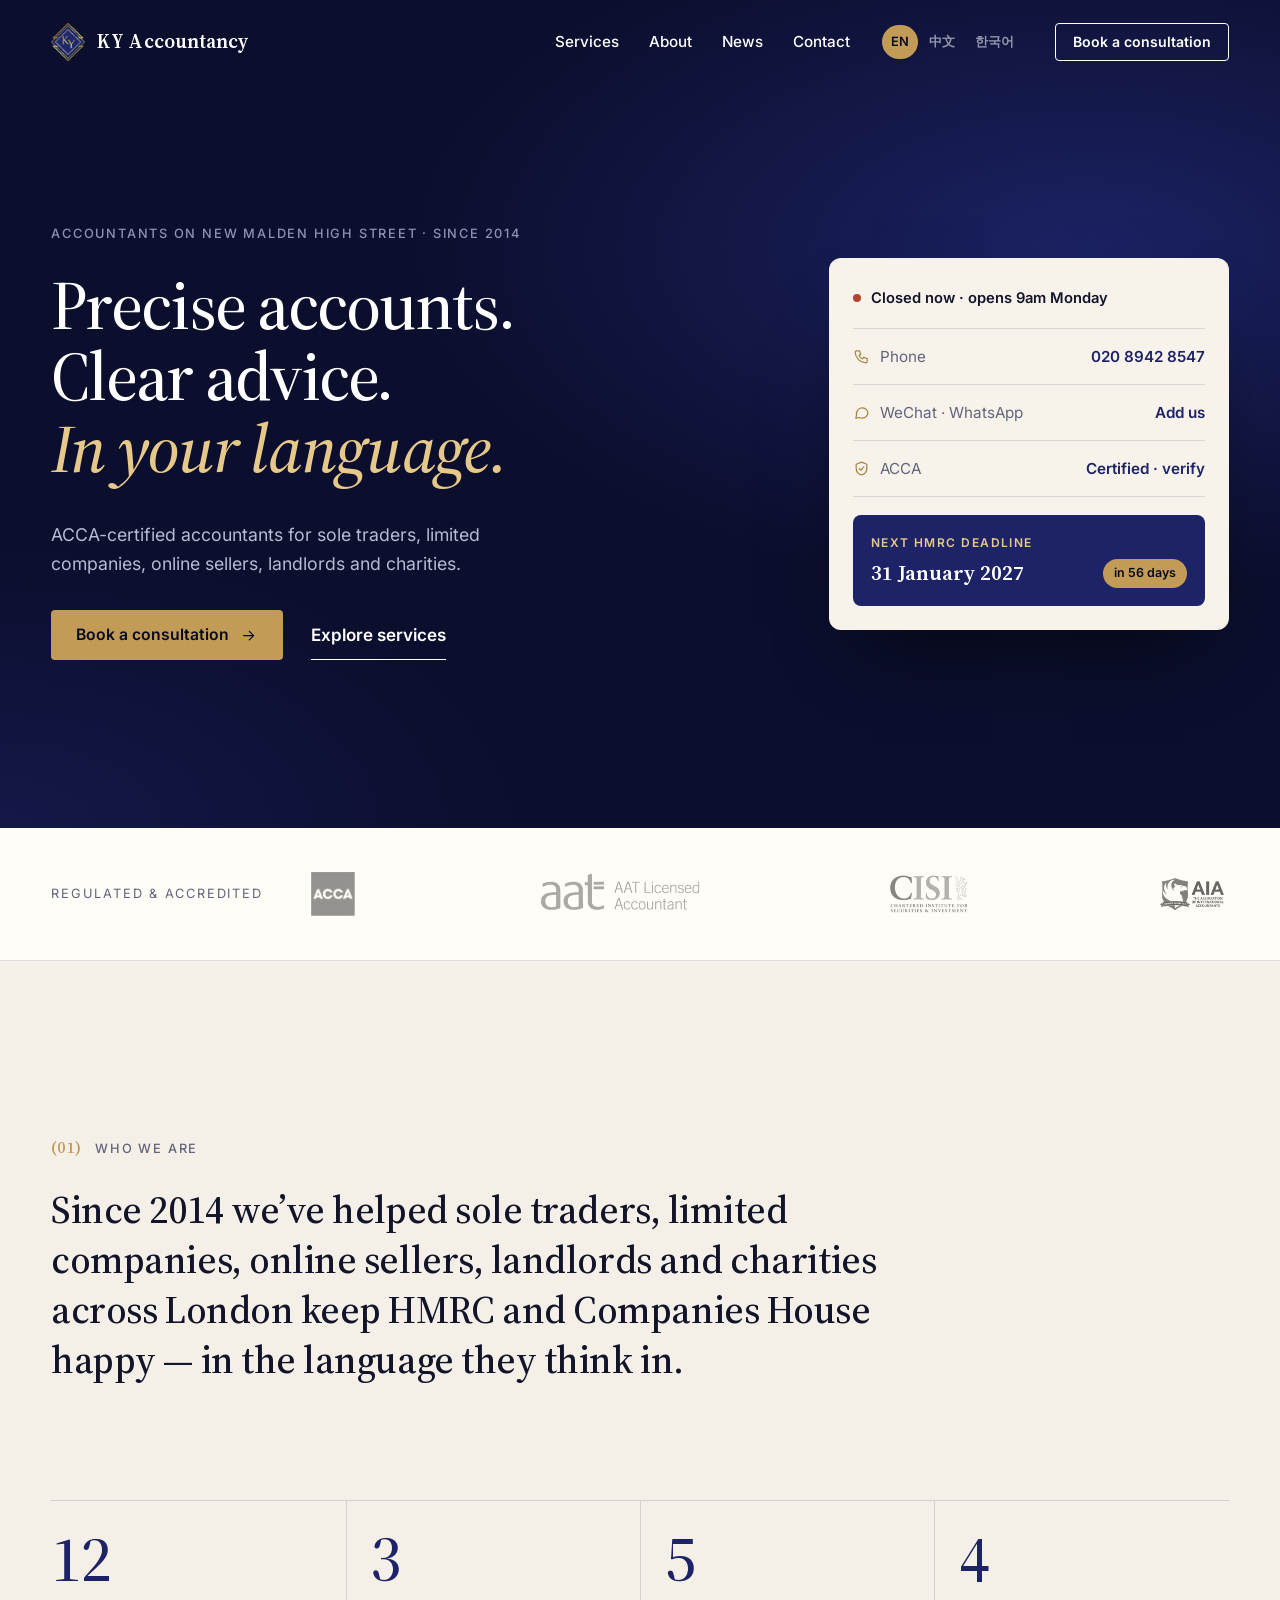
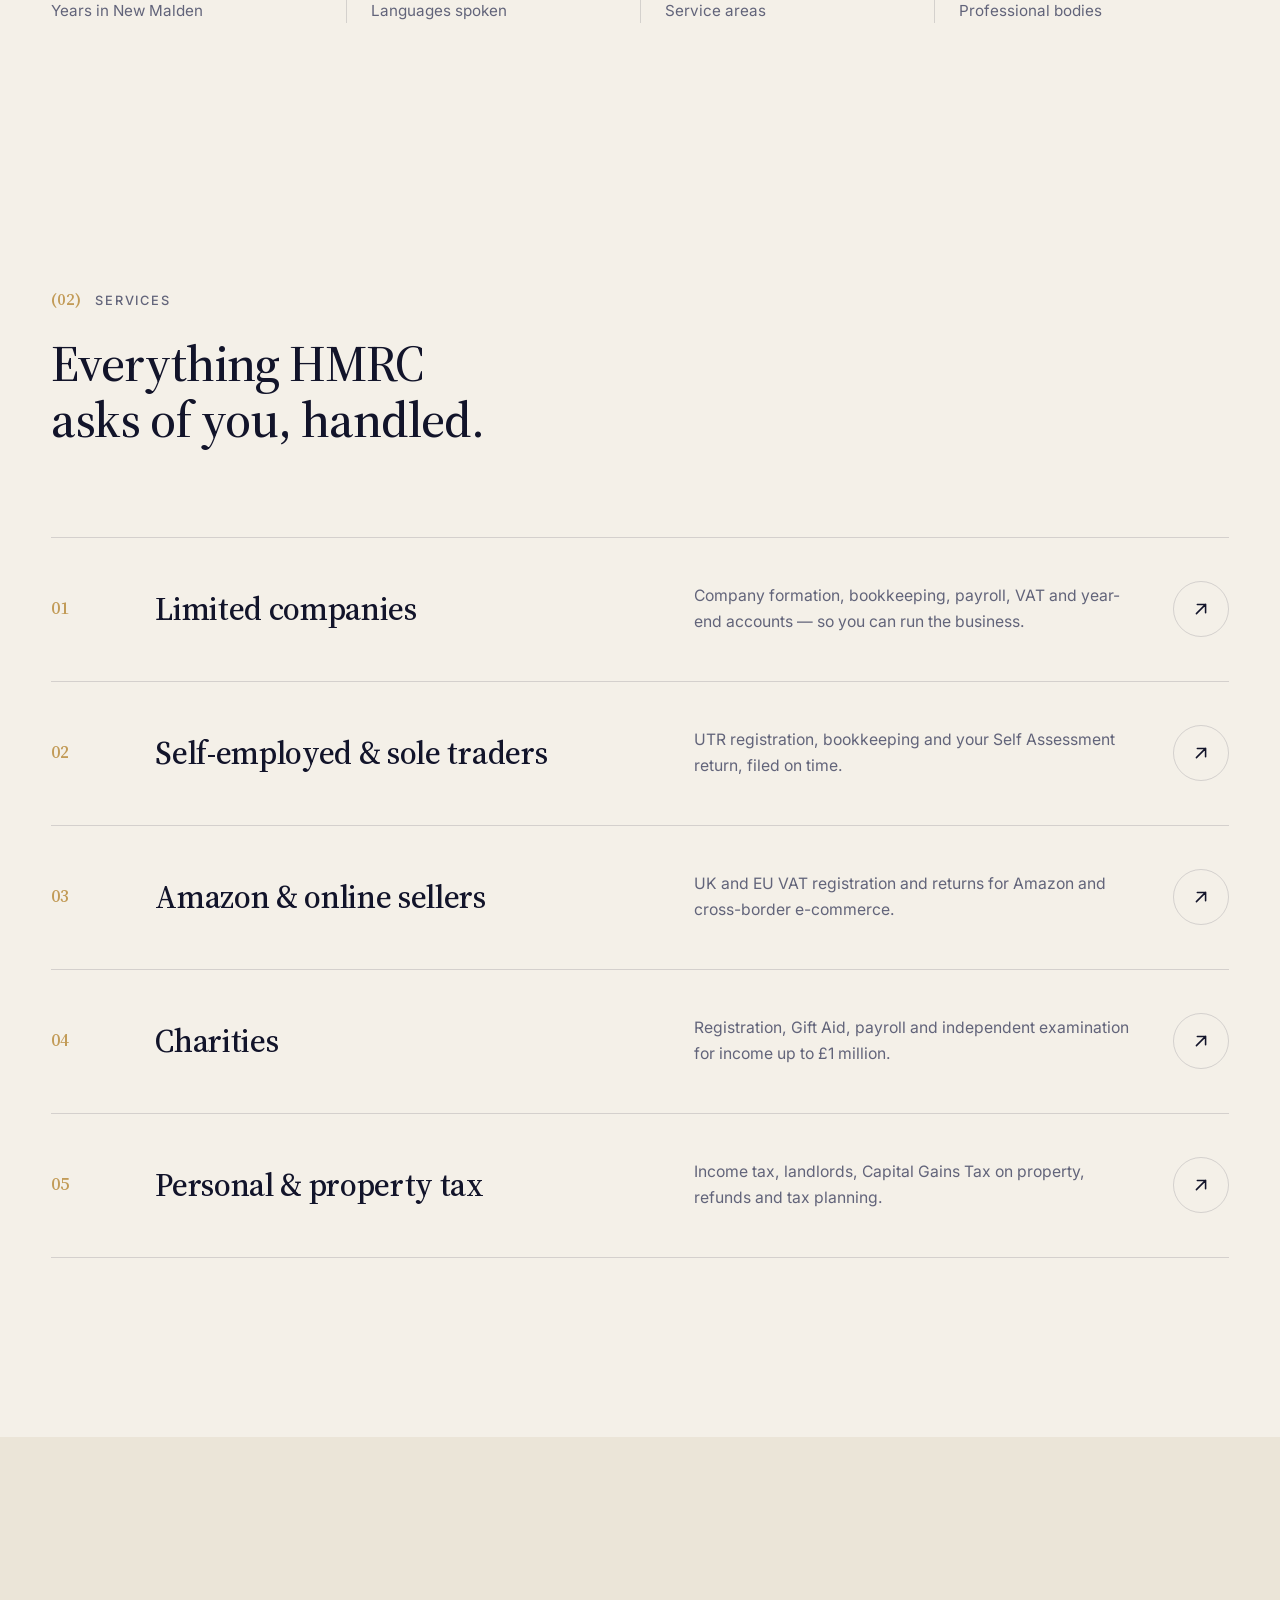
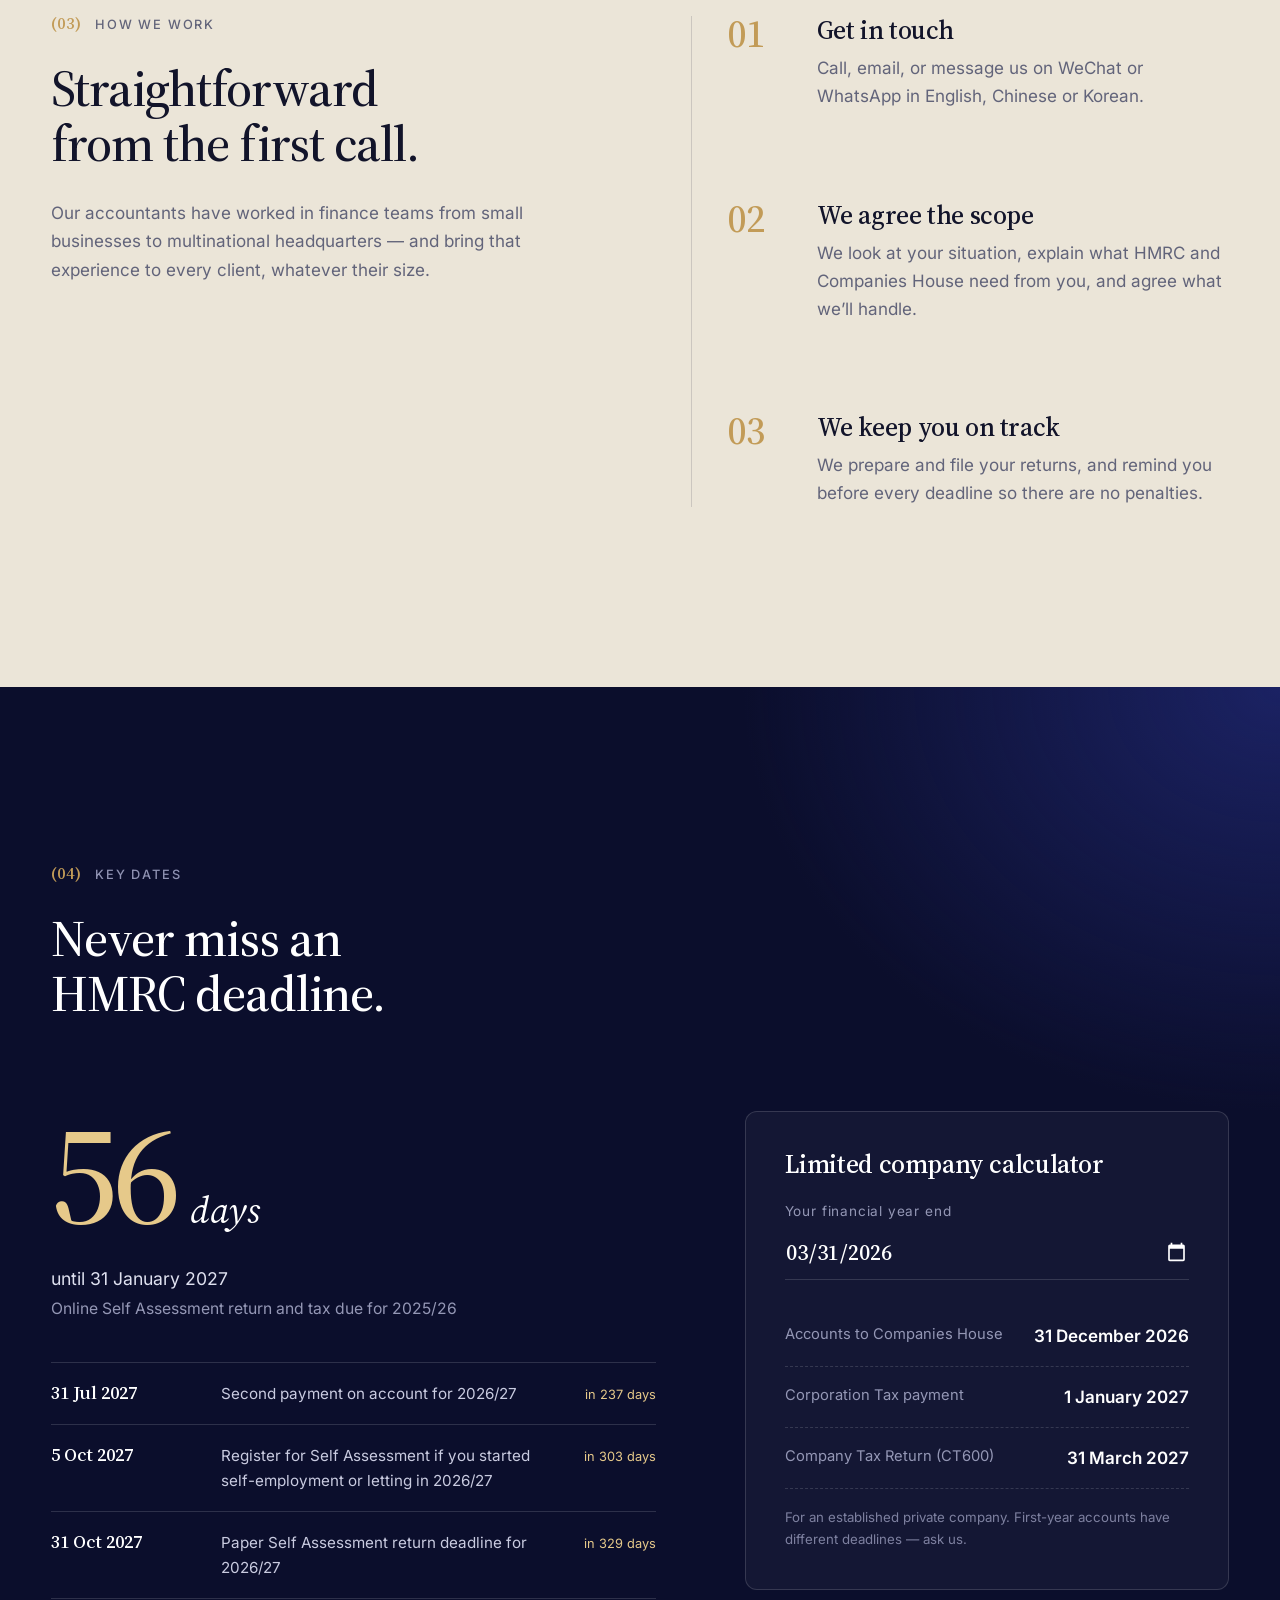
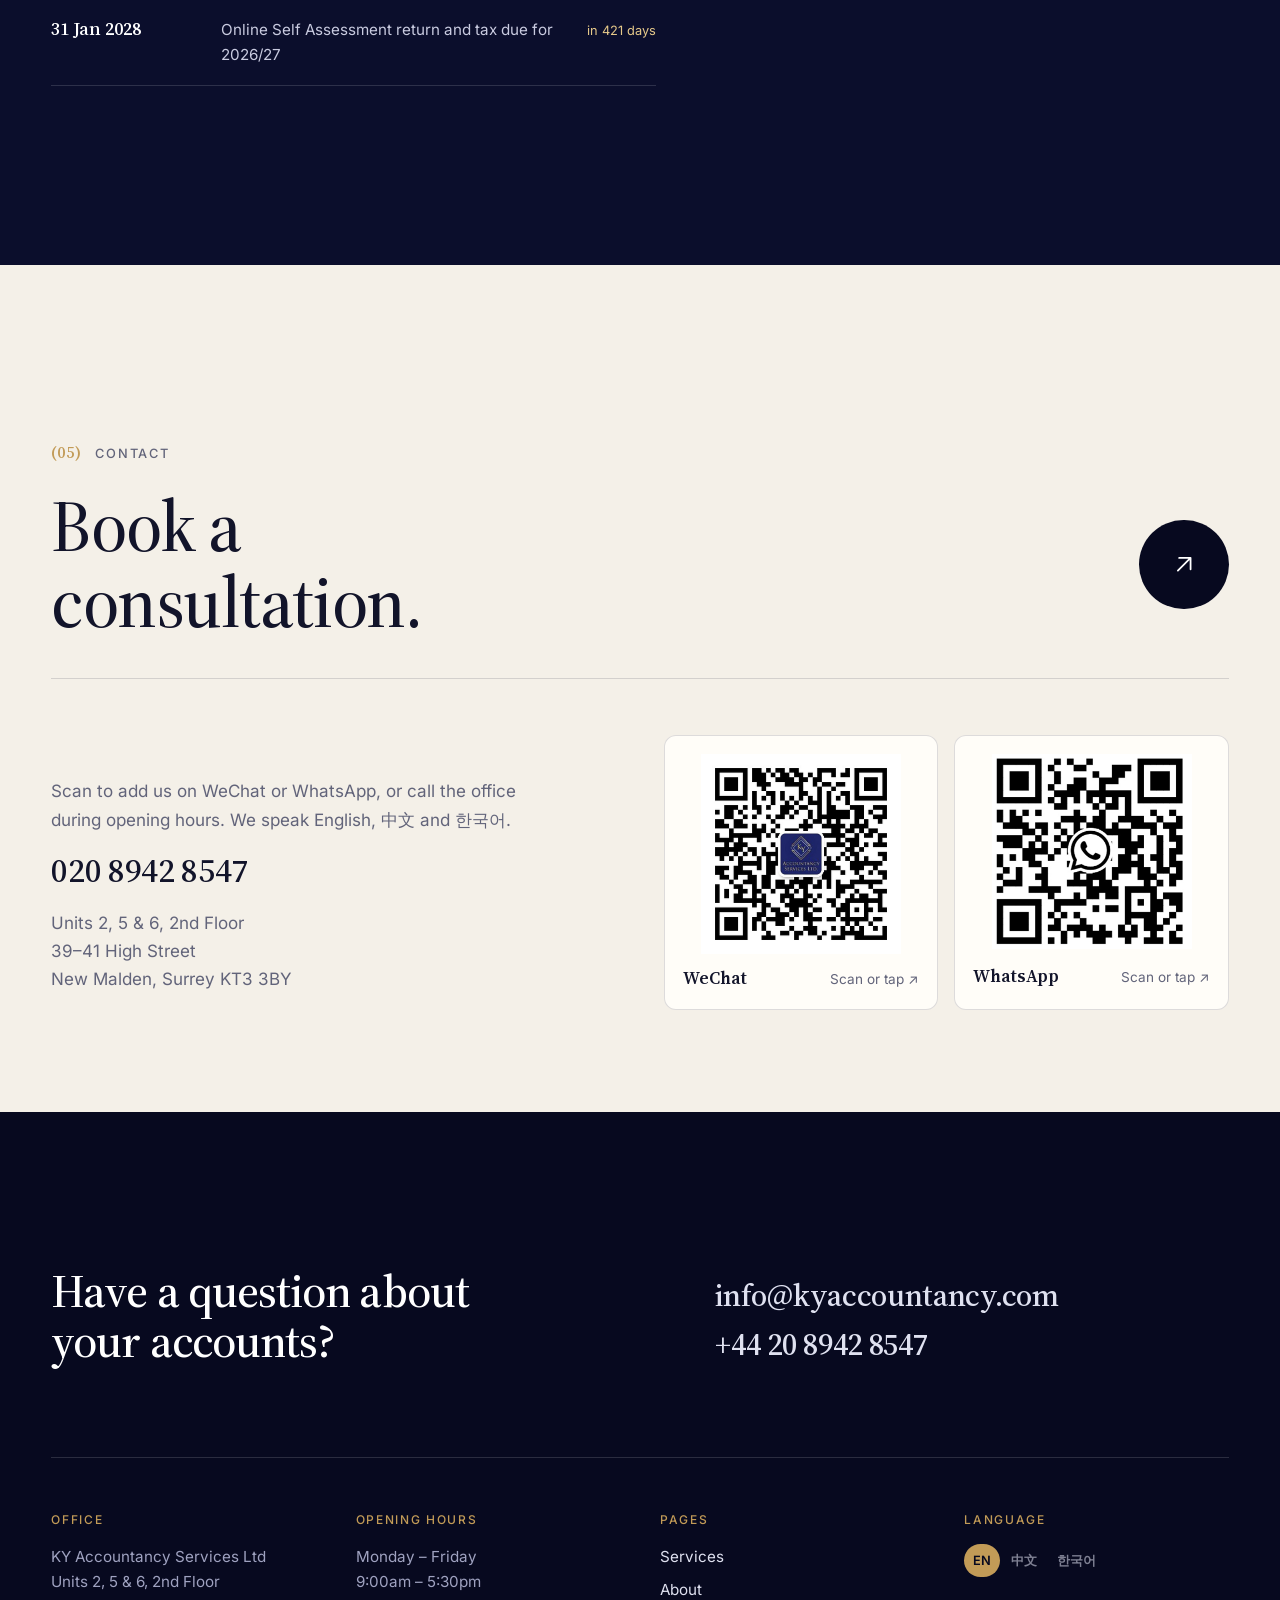
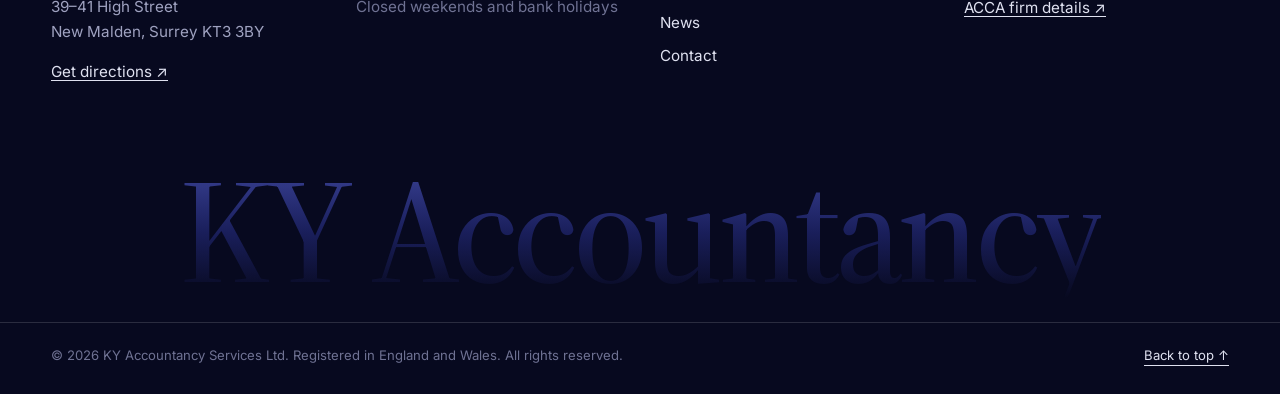
==== index.html @ a6cf52f1 "Speed up first load: self-host subset fonts, faster hero reveal Fonts were most of each page's weigh" ====
<!doctype html>
<html lang="en-GB">
<head>
<meta charset="utf-8">
<meta name="viewport" content="width=device-width, initial-scale=1">
<title>KY Accountancy — ACCA accountants in New Malden | English, 中文, 한국어</title>
<meta name="description" content="ACCA-certified accountants in New Malden, London since 2014. Accounts, tax, VAT and payroll for sole traders, limited companies, Amazon sellers and charities — in English, Chinese and Korean.">
<link rel="canonical" href="https://www.kyaccountancy.com/">
<link rel="alternate" hreflang="en-GB" href="https://www.kyaccountancy.com/">
<link rel="alternate" hreflang="zh-Hans" href="https://www.kyaccountancy.com/zh/">
<link rel="alternate" hreflang="ko" href="https://www.kyaccountancy.com/ko/">
<link rel="alternate" hreflang="x-default" href="https://www.kyaccountancy.com/">
<meta property="og:title" content="KY Accountancy — ACCA accountants in New Malden | English, 中文, 한국어">
<meta property="og:description" content="ACCA-certified accountants in New Malden, London since 2014. Accounts, tax, VAT and payroll for sole traders, limited companies, Amazon sellers and charities — in English, Chinese and Korean.">
<meta property="og:type" content="website">
<meta name="theme-color" content="#0b0e2c">
<link rel="icon" type="image/png" href="assets/img/favicon.png">
<link rel="apple-touch-icon" href="assets/img/apple-touch-icon.jpg">
<link rel="preload" href="assets/fonts/source-serif.woff2" as="font" type="font/woff2" crossorigin>
<link rel="preload" href="assets/fonts/inter-400.woff2" as="font" type="font/woff2" crossorigin>
<link rel="stylesheet" href="assets/css/style.css">
<script>document.documentElement.classList.add("js")</script>
<script type="application/ld+json">{"@context": "https://schema.org", "@type": "AccountingService", "name": "KY Accountancy Services Ltd", "url": "https://www.kyaccountancy.com/", "telephone": "+44 20 8942 8547", "email": "info@kyaccountancy.com", "address": {"@type": "PostalAddress", "streetAddress": "Units 2, 5 & 6, 2nd Floor, 39-41 High Street", "addressLocality": "New Malden", "addressRegion": "Surrey", "postalCode": "KT3 3BY", "addressCountry": "GB"}, "openingHoursSpecification": [{"@type": "OpeningHoursSpecification", "dayOfWeek": ["Monday", "Tuesday", "Wednesday", "Thursday", "Friday"], "opens": "09:00", "closes": "17:30"}], "foundingDate": "2014", "knowsLanguage": ["en", "zh", "ko"]}</script>
</head>
<body class="home">
<a class="skip" href="#main">Skip to content</a>
<header class="site-header" data-header>
  <div class="wrap header-inner">
    <a class="brand" href="./" aria-label="KY Accountancy — home">
      <img src="assets/img/logo-mark.png" alt="" width="34" height="39">
      <span class="brand-name">KY Accountancy</span>
    </a>
    <nav class="main-nav" aria-label="Main"><a href="services.html"><span class="roll" data-text="Services"><span>Services</span></span></a><a href="about.html"><span class="roll" data-text="About"><span>About</span></span></a><a href="news.html"><span class="roll" data-text="News"><span>News</span></span></a><a href="contact.html"><span class="roll" data-text="Contact"><span>Contact</span></span></a></nav>
    <div class="lang" role="group" aria-label="Language"><a href="./" lang="en-GB" hreflang="en-GB" aria-current="true">EN</a><a href="zh/" lang="zh-Hans" hreflang="zh-Hans">中文</a><a href="ko/" lang="ko" hreflang="ko">한국어</a></div>
    <a class="btn btn-pill header-cta" href="contact.html"><span class="roll" data-text="Book a consultation"><span>Book a consultation</span></span></a>
    <button class="menu-btn" aria-expanded="false" aria-controls="menu"><span class="menu-lines"><span></span><span></span></span><span class="sr">Menu</span></button>
  </div>
</header>
<div class="menu" id="menu" hidden>
  <div class="wrap menu-inner">
    <ul class="menu-links"><li><a href="services.html"><span class="mn">01</span>Services</a></li><li><a href="about.html"><span class="mn">02</span>About</a></li><li><a href="news.html"><span class="mn">03</span>News</a></li><li><a href="contact.html"><span class="mn">04</span>Contact</a></li></ul>
    <div class="menu-foot">
      <a href="tel:+442089428547">+44 20 8942 8547</a>
      <a href="mailto:info@kyaccountancy.com">info@kyaccountancy.com</a>
      <div class="lang" role="group" aria-label="Language"><a href="./" lang="en-GB" hreflang="en-GB" aria-current="true">EN</a><a href="zh/" lang="zh-Hans" hreflang="zh-Hans">中文</a><a href="ko/" lang="ko" hreflang="ko">한국어</a></div>
    </div>
  </div>
</div>
<main id="main">

<section class="hero dark" data-hero>
  <div class="wrap hero-inner">
    <div class="hero-main">
      <p class="label hero-eyebrow reveal-up">Accountants on New Malden High Street · since 2014</p>
      <h1 class="hero-title split"><span class="line"><span>Precise accounts.</span></span><span class="line"><span>Clear advice.</span></span><span class="line"><span><em>In your language.</em></span></span></h1>
      <p class="hero-lead reveal-up">ACCA-certified accountants for sole traders, limited companies, online sellers, landlords and charities.</p>
      <div class="hero-actions reveal-up">
        <a class="btn btn-gold" href="contact.html"><span>Book a consultation</span><svg viewBox="0 0 24 24" aria-hidden="true"><path d="M5 12h14M13 6l6 6-6 6"/></svg></a>
        <a class="btn-text" href="services.html"><span class="roll" data-text="Explore services"><span>Explore services</span></span></a>
      </div>
    </div>
    <aside class="hero-card reveal-up" aria-label="Office at a glance">
      <div class="status" data-open-status><span class="dot"></span><span data-status-text>Monday – Friday · 9:00am – 5:30pm</span></div>
      <ul class="hc-rows">
        <li><a href="tel:+442089428547"><span class="hc-l"><svg viewBox="0 0 24 24" aria-hidden="true"><path d="M5 4h4l2 5-2.5 1.5a11 11 0 0 0 5 5L15 13l5 2v4a2 2 0 0 1-2 2A16 16 0 0 1 3 6a2 2 0 0 1 2-2"/></svg>Phone</span><span class="hc-v">020 8942 8547</span></a></li>
        <li><a href="contact.html#chat"><span class="hc-l"><svg viewBox="0 0 24 24" aria-hidden="true"><path d="M21 12a8 8 0 0 1-11.6 7.1L4 20l1-4.6A8 8 0 1 1 21 12z"/></svg>WeChat · WhatsApp</span><span class="hc-v">Add us</span></a></li>
        <li><a href="https://www.accaglobal.com/uk/en/member/find-an-accountant/find-firm/results/details.html?isocountry=GB&location=new+malden&country=UK&organisationid=ACCA&advisorid=4818904" rel="noopener" target="_blank"><span class="hc-l"><svg viewBox="0 0 24 24" aria-hidden="true"><path d="M12 3 4.5 6v5.5c0 4.6 3.2 8.4 7.5 9.5 4.3-1.1 7.5-4.9 7.5-9.5V6z"/><path d="m8.8 12.2 2.2 2.2 4.3-4.6"/></svg>ACCA</span><span class="hc-v">Certified · verify</span></a></li>
      </ul>
      <a class="hc-deadline" href="#key-dates" data-next-deadline hidden>
        <span class="hc-k">Next HMRC deadline</span>
        <span class="hc-dl"><b data-dl-date></b><span class="hc-in" data-dl-in></span></span>
      </a>
    </aside>
  </div>
</section>

<section class="accred-sec accred-top" aria-label="Professional memberships">
  <div class="wrap accred-inner">
    <p class="accred-k">Regulated &amp; accredited</p>
    <ul class="accred"><li><img src="assets/img/acca.jpg" alt="ACCA" width="64" height="62" loading="lazy"></li><li><img src="assets/img/aat.jpg" alt="AAT Licensed Accountant" width="146" height="40" loading="lazy"></li><li><img src="assets/img/cisi.jpg" alt="CISI — Chartered Institute for Securities &amp; Investment" width="95" height="50" loading="lazy"></li><li><img src="assets/img/aia.png" alt="AIA — Member in Practice" width="92" height="55" loading="lazy"></li></ul>
  </div>
</section>

<section class="section statement-sec" id="intro">
  <div class="wrap">
    <p class="label"><span class="label-n">(01)</span>Who we are</p>
    <p class="statement">Since 2014 we’ve helped sole traders, limited companies, online sellers, landlords and charities across London keep HMRC and Companies House happy — in the language they think in.</p>
    <ul class="stats"><li><span class="stat-n" data-since="2014">12</span><span class="stat-l">Years in New Malden</span></li><li><span class="stat-n" data-count="3">3</span><span class="stat-l">Languages spoken</span></li><li><span class="stat-n" data-count="5">5</span><span class="stat-l">Service areas</span></li><li><span class="stat-n" data-count="4">4</span><span class="stat-l">Professional bodies</span></li></ul>
  </div>
</section>

<section class="section services-sec">
  <div class="wrap">
    <div class="sec-head">
      <p class="label"><span class="label-n">(02)</span>Services</p>
      <h2 class="h-xl split"><span class="line"><span>Everything HMRC</span></span><span class="line"><span>asks of you, handled.</span></span></h2>
    </div>
    <ol class="svc-rows">
      <li><a href="services.html#limited-company" class="svc-row">
        <span class="svc-n">01</span>
        <span class="svc-t">Limited companies</span>
        <span class="svc-d">Company formation, bookkeeping, payroll, VAT and year-end accounts — so you can run the business.</span>
        <span class="svc-a"><svg viewBox="0 0 24 24" aria-hidden="true"><path d="M7 17 17 7M8 7h9v9"/></svg></span>
      </a></li>
      <li><a href="services.html#self-employed" class="svc-row">
        <span class="svc-n">02</span>
        <span class="svc-t">Self-employed &amp; sole traders</span>
        <span class="svc-d">UTR registration, bookkeeping and your Self Assessment return, filed on time.</span>
        <span class="svc-a"><svg viewBox="0 0 24 24" aria-hidden="true"><path d="M7 17 17 7M8 7h9v9"/></svg></span>
      </a></li>
      <li><a href="services.html#online-sellers" class="svc-row">
        <span class="svc-n">03</span>
        <span class="svc-t">Amazon &amp; online sellers</span>
        <span class="svc-d">UK and EU VAT registration and returns for Amazon and cross-border e-commerce.</span>
        <span class="svc-a"><svg viewBox="0 0 24 24" aria-hidden="true"><path d="M7 17 17 7M8 7h9v9"/></svg></span>
      </a></li>
      <li><a href="services.html#charities" class="svc-row">
        <span class="svc-n">04</span>
        <span class="svc-t">Charities</span>
        <span class="svc-d">Registration, Gift Aid, payroll and independent examination for income up to £1 million.</span>
        <span class="svc-a"><svg viewBox="0 0 24 24" aria-hidden="true"><path d="M7 17 17 7M8 7h9v9"/></svg></span>
      </a></li>
      <li><a href="services.html#personal-tax" class="svc-row">
        <span class="svc-n">05</span>
        <span class="svc-t">Personal &amp; property tax</span>
        <span class="svc-d">Income tax, landlords, Capital Gains Tax on property, refunds and tax planning.</span>
        <span class="svc-a"><svg viewBox="0 0 24 24" aria-hidden="true"><path d="M7 17 17 7M8 7h9v9"/></svg></span>
      </a></li></ol>
  </div>
</section>

<section class="section process-sec">
  <div class="wrap process-grid">
    <div class="process-sticky">
      <p class="label"><span class="label-n">(03)</span>How we work</p>
      <h2 class="h-xl split"><span class="line"><span>Straightforward</span></span><span class="line"><span>from the first call.</span></span></h2>
      <p class="muted reveal-up">Our accountants have worked in finance teams from small businesses to multinational headquarters — and bring that experience to every client, whatever their size.</p>
    </div>
    <ol class="steps" data-progress><li class="step"><span class="step-n">01</span><div><h3>Get in touch</h3><p>Call, email, or message us on WeChat or WhatsApp in English, Chinese or Korean.</p></div></li><li class="step"><span class="step-n">02</span><div><h3>We agree the scope</h3><p>We look at your situation, explain what HMRC and Companies House need from you, and agree what we’ll handle.</p></div></li><li class="step"><span class="step-n">03</span><div><h3>We keep you on track</h3><p>We prepare and file your returns, and remind you before every deadline so there are no penalties.</p></div></li></ol>
  </div>
</section>

<section class="section dark dates-sec" id="key-dates">
  <div class="wrap">
    <div class="sec-head">
      <p class="label"><span class="label-n">(04)</span>Key dates</p>
      <h2 class="h-xl split"><span class="line"><span>Never miss an</span></span><span class="line"><span>HMRC deadline.</span></span></h2>
    </div>
    <div class="dates-grid">
      <div class="countdown" data-countdown>
        <div class="cd-num"><span class="cd-n" data-cd-days>—</span><span class="cd-u" data-cd-unit></span></div>
        <p class="cd-label"><span data-cd-until></span><br><span class="cd-what" data-cd-what></span></p>
        <ol class="dl-list" data-deadlines>
          <li>31 January — online return and payment</li>
          <li>31 July — second payment on account</li>
          <li>5 October — register if you’re new to Self Assessment</li>
          <li>31 October — paper return deadline</li>
        </ol>
      </div>
      <div class="calc-card">
        <h3>Limited company calculator</h3>
        <form class="calc" data-ct-calc>
          <label for="ye">Your financial year end</label>
          <input type="date" id="ye" name="ye" value="2026-03-31">
        </form>
        <dl class="calc-out" data-ct-out></dl>
        <p class="fine">For an established private company. First-year accounts have different deadlines — ask us.</p>
      </div>
    </div>
  </div>
</section>


<section class="section cta-sec">
  <div class="wrap">
    <p class="label"><span class="label-n">(05)</span>Contact</p>
    <a class="giant-cta" href="contact.html">
      <span class="giant-cta-t split"><span class="line"><span>Book a</span></span><span class="line"><span>consultation.</span></span></span>
      <span class="giant-cta-c"><svg viewBox="0 0 24 24" aria-hidden="true"><path d="M7 17 17 7M8 7h9v9"/></svg></span>
    </a>
    <div class="cta-grid">
      <div class="cta-info">
        <p class="muted">Scan to add us on WeChat or WhatsApp, or call the office during opening hours. We speak English, 中文 and 한국어.</p>
        <a class="big-link" href="tel:+442089428547">020 8942 8547</a>
        <p class="addr">Units 2, 5 &amp; 6, 2nd Floor<br>39–41 High Street<br>New Malden, Surrey KT3 3BY</p>
      </div>
      <div class="chat-cards">
  <a class="qr" href="https://u.wechat.com/kLmBtSFjA2uLcSl9BzCH8WE" rel="noopener" target="_blank">
    <img src="assets/img/qr-wechat.png" alt="WeChat QR code — KY Accountancy" width="180" height="180" loading="lazy">
    <span class="qr-cap"><strong>WeChat</strong><span>Scan or tap ↗</span></span>
  </a>
  <a class="qr" href="https://wa.me/qr/SLMGOVUIFX5LL1" rel="noopener" target="_blank">
    <img src="assets/img/qr-whatsapp.png" alt="WhatsApp QR code — KY Accountancy" width="180" height="175" loading="lazy">
    <span class="qr-cap"><strong>WhatsApp</strong><span>Scan or tap ↗</span></span>
  </a>
</div>
    </div>
  </div>
</section>

</main>
<footer class="site-footer">
  <div class="wrap">
    <div class="footer-top">
      <h2 class="footer-q split"><span class="line"><span>Have a question about</span></span><span class="line"><span>your accounts?</span></span></h2>
      <div class="footer-contact">
        <a class="big-link" href="mailto:info@kyaccountancy.com">info@kyaccountancy.com</a>
        <a class="big-link" href="tel:+442089428547">+44 20 8942 8547</a>
      </div>
    </div>
    <div class="footer-grid">
      <div><h3 class="f-h">Office</h3><p>KY Accountancy Services Ltd<br>Units 2, 5 &amp; 6, 2nd Floor<br>39–41 High Street<br>New Malden, Surrey KT3 3BY</p><p><a class="u" href="https://www.google.com/maps/search/?api=1&query=39-41+High+Street+New+Malden+KT3+3BY" rel="noopener" target="_blank">Get directions ↗</a></p></div>
      <div><h3 class="f-h">Opening hours</h3><p>Monday – Friday<br>9:00am – 5:30pm<br><span class="dim">Closed weekends and bank holidays</span></p></div>
      <div><h3 class="f-h">Pages</h3><ul class="f-links"><li><a href="services.html"><span class="roll" data-text="Services"><span>Services</span></span></a></li><li><a href="about.html"><span class="roll" data-text="About"><span>About</span></span></a></li><li><a href="news.html"><span class="roll" data-text="News"><span>News</span></span></a></li><li><a href="contact.html"><span class="roll" data-text="Contact"><span>Contact</span></span></a></li></ul></div>
      <div><h3 class="f-h">Language</h3><div class="lang" role="group" aria-label="Language"><a href="./" lang="en-GB" hreflang="en-GB" aria-current="true">EN</a><a href="zh/" lang="zh-Hans" hreflang="zh-Hans">中文</a><a href="ko/" lang="ko" hreflang="ko">한국어</a></div><p class="f-acca"><a class="u" href="https://www.accaglobal.com/uk/en/member/find-an-accountant/find-firm/results/details.html?isocountry=GB&location=new+malden&country=UK&organisationid=ACCA&advisorid=4818904" rel="noopener" target="_blank">ACCA firm details ↗</a></p></div>
    </div>
  </div>
  <div class="wordmark" aria-hidden="true"><span>KY Accountancy</span></div>
  <div class="wrap footer-base">
    <span>© <span data-year>2026</span> KY Accountancy Services Ltd. Registered in England and Wales. All rights reserved.</span>
    <a href="#main" class="u">Back to top ↑</a>
  </div>
</footer>
<nav class="action-bar" aria-label="Quick contact">
  <a href="tel:+442089428547"><svg viewBox="0 0 24 24" aria-hidden="true"><path d="M5 4h4l2 5-2.5 1.5a11 11 0 0 0 5 5L15 13l5 2v4a2 2 0 0 1-2 2A16 16 0 0 1 3 6a2 2 0 0 1 2-2"/></svg><span>Call</span></a>
  <a href="contact.html#chat"><svg viewBox="0 0 24 24" aria-hidden="true"><path d="M21 12a8 8 0 0 1-11.6 7.1L4 20l1-4.6A8 8 0 1 1 21 12z"/></svg><span>Message</span></a>
  <a href="mailto:info@kyaccountancy.com"><svg viewBox="0 0 24 24" aria-hidden="true"><rect x="3" y="5" width="18" height="14" rx="2"/><path d="m3 7 9 6 9-6"/></svg><span>Email</span></a>
</nav>
<script>window.KY = {"open": "Open now", "closes": "until 5:30pm", "closed": "Closed now", "opensToday": "opens 9am today", "opensTomorrow": "opens 9am tomorrow", "opensMonday": "opens 9am Monday", "today": "today", "tomorrow": "tomorrow", "inDays": "in {n} days", "days": "days", "day": "day", "until": "until {date}", "dl": {"jan": "Online Self Assessment return and tax due for {ty}", "jul": "Second payment on account for {ty}", "oct5": "Register for Self Assessment if you started self-employment or letting in {ty}", "oct31": "Paper Self Assessment return deadline for {ty}"}, "calc": {"accounts": "Accounts to Companies House", "ctpay": "Corporation Tax payment", "ct600": "Company Tax Return (CT600)"}, "mailSubject": "Website enquiry", "mailName": "Name", "mailPhone": "Phone", "mailLang": "Preferred language", "mailService": "Service"};</script>
<script src="assets/js/main.js" defer></script>
</body>
</html>
---- assets/css/style.css ----
/* KY Accountancy — editorial navy & gold, taken from the KY diamond logo */
/* Self-hosted subsets, built by _build/fonts.py */
@font-face { font-family: "Source Serif 4"; src: url("../fonts/source-serif.woff2") format("woff2"); font-weight: 500 600; font-style: normal; font-display: swap; }
@font-face { font-family: "Source Serif 4"; src: url("../fonts/source-serif-italic.woff2") format("woff2"); font-weight: 400 500; font-style: italic; font-display: swap; }
@font-face { font-family: "Inter"; src: url("../fonts/inter-400.woff2") format("woff2"); font-weight: 400; font-style: normal; font-display: swap; }
@font-face { font-family: "Inter"; src: url("../fonts/inter-500.woff2") format("woff2"); font-weight: 500; font-style: normal; font-display: swap; }
@font-face { font-family: "Inter"; src: url("../fonts/inter-600.woff2") format("woff2"); font-weight: 600; font-style: normal; font-display: swap; }
@font-face { font-family: "Noto Serif SC"; src: url("../fonts/noto-serif-sc-500.woff2") format("woff2"); font-weight: 500; font-style: normal; font-display: swap; }
@font-face { font-family: "Noto Serif KR"; src: url("../fonts/noto-serif-kr-500.woff2") format("woff2"); font-weight: 500; font-style: normal; font-display: swap; }
:root {
  --ink: #07091f;
  --night: #0b0e2c;
  --navy: #1d2366;
  --navy-2: #2a318a;
  --gold: #c29b57;
  --gold-2: #e6c98a;
  --gold-3: #f4e7c8;
  --paper: #f4f0e8;
  --paper-2: #ebe5d8;
  --white: #fffdf8;
  --text: #12142a;
  --muted: #62647a;
  --line: rgb(18 20 42 / .14);
  --line-l: rgb(255 255 255 / .14);
  --green: #3fbf7f;
  --red: #e0664e;
  --ease: cubic-bezier(.16, 1, .3, 1);
  --display: "Source Serif 4", Georgia, "Times New Roman", serif;
  --sans: Inter, system-ui, -apple-system, "Segoe UI", Roboto, sans-serif;
  --r-sm: 4px;
  --r: 8px;
  --r-lg: 12px;
  --wrap: 1360px;
  --gutter: clamp(16px, 4vw, 56px);
}
:lang(zh) { --display: "Source Serif 4", "Noto Serif SC", "Songti SC", serif; --sans: Inter, "PingFang SC", "Hiragino Sans GB", "Microsoft YaHei", "Noto Sans SC", sans-serif; }
:lang(ko) { --display: "Source Serif 4", "Noto Serif KR", "AppleMyungjo", serif; --sans: Inter, "Apple SD Gothic Neo", "Malgun Gothic", "Noto Sans KR", sans-serif; }

*, *::before, *::after { box-sizing: border-box; }
html { -webkit-text-size-adjust: 100%; scroll-padding-top: 90px; }
body { margin: 0; background: var(--paper); color: var(--text); font: 400 1.0625rem/1.65 var(--sans); -webkit-font-smoothing: antialiased; overflow-x: clip; }
:lang(zh) body, :lang(ko) body { line-height: 1.85; }
:lang(ko) body { word-break: keep-all; }
img { max-width: 100%; height: auto; display: block; }
a { color: inherit; }
::selection { background: var(--gold); color: var(--ink); }
h1, h2, h3 { font-family: var(--display); font-weight: 500; line-height: 1.1; margin: 0 0 .4em; letter-spacing: -.015em; }
:lang(zh) :is(h1, h2, h3), :lang(ko) :is(h1, h2, h3) { font-weight: 500; letter-spacing: -.02em; line-height: 1.2; }
p { margin: 0 0 1em; }
svg { width: 1.1em; height: 1.1em; fill: none; stroke: currentColor; stroke-width: 1.7; stroke-linecap: round; stroke-linejoin: round; flex: none; }
.wrap { width: 100%; max-width: var(--wrap); margin: 0 auto; padding: 0 var(--gutter); }
.sr { position: absolute; width: 1px; height: 1px; overflow: hidden; clip: rect(0 0 0 0); }
.skip { position: fixed; left: 12px; top: -60px; background: var(--gold); color: var(--ink); padding: 10px 16px; border-radius: var(--r-sm); z-index: 200; }
.skip:focus { top: 12px; }
:focus-visible { outline: 2px solid var(--gold); outline-offset: 3px; border-radius: var(--r-sm); }
.muted { color: var(--muted); }
.dark { background: var(--night); color: #c9cbe0; }
.dark .muted { color: #9497b5; }

/* ---------- type scale */
.display, .hero-title { font-size: clamp(2.5rem, 5.4vw, 5.4rem); line-height: 1.04; letter-spacing: -.025em; font-weight: 500; color: #fff; margin: 0; }
:lang(zh) :is(.display, .hero-title), :lang(ko) :is(.display, .hero-title) { font-size: clamp(2.2rem, 4.8vw, 4.8rem); line-height: 1.12; letter-spacing: -.04em; }
.h-xl { font-size: clamp(2.1rem, 4vw, 3.8rem); line-height: 1.08; letter-spacing: -.02em; }
:lang(zh) .h-xl, :lang(ko) .h-xl { font-size: clamp(1.9rem, 3.6vw, 3.4rem); line-height: 1.18; }
.h-lg { font-size: clamp(1.9rem, 3.4vw, 3rem); line-height: 1.1; letter-spacing: -.015em; }
:lang(zh) .h-lg, :lang(ko) .h-lg { font-size: clamp(1.9rem, 3.6vw, 3.2rem); line-height: 1.2; }
.h-sm { font-size: 1.5rem; }
em { font-style: italic; color: var(--gold-2); }
:lang(zh) em, :lang(ko) em { font-style: normal; }

.label { display: flex; gap: 14px; align-items: baseline; font: 500 .8rem/1 var(--sans); letter-spacing: .14em; text-transform: uppercase; color: var(--muted); margin: 0 0 28px; }
:lang(zh) .label, :lang(ko) .label { letter-spacing: .08em; font-size: .88rem; }
.label-n { font-family: var(--display); font-size: 1.05rem; letter-spacing: 0; color: var(--gold); text-transform: none; }
.dark .label { color: #8f92b2; }

/* ---------- reveal (only when JS is running) */
.split .line { display: block; overflow: hidden; padding-bottom: .1em; margin-bottom: -.1em; }
.split .line > span { display: inline-block; }
.js .split .line > span { transform: translateY(105%); transition: transform 1s var(--ease); }
.js .split.is-in .line > span { transform: none; }
.js .split .line:nth-child(2) > span { transition-delay: .08s; }
.js .split .line:nth-child(3) > span { transition-delay: .16s; }
.js .reveal-up { opacity: 0; transform: translateY(12px); transition: opacity 1s var(--ease), transform 1s var(--ease); }
.js .reveal-up.is-in { opacity: 1; transform: none; }
.js .hero .reveal-up { transition-delay: .12s; }
.js .hero .hero-actions { transition-delay: .18s; }

/* ---------- buttons & links */
.btn { --bg: var(--gold); --fg: var(--ink); position: relative; display: inline-flex; align-items: center; gap: .7em; padding: 1.05em 1.6em; border-radius: var(--r-sm); background: var(--bg); color: var(--fg); font: 600 .98rem/1 var(--sans); text-decoration: none; border: 0; cursor: pointer; overflow: hidden; isolation: isolate; white-space: nowrap; transition: color .5s var(--ease); }
.btn::before { content: ""; position: absolute; inset: 0; z-index: -1; background: #fff; border-radius: inherit; opacity: 0; transition: opacity .3s; }
.btn:hover::before { opacity: 1; }
.btn svg { transition: transform .5s var(--ease); }
.btn:hover svg { transform: translateX(2px); }
.btn-dark { --bg: var(--ink); --fg: #fff; }
.btn-dark::before { background: var(--gold); }
.btn-dark:hover { color: var(--ink); }
.btn-lg { padding: 1.25em 2em; font-size: 1.05rem; }
.btn-pill { --bg: transparent; --fg: currentColor; border: 1px solid currentColor; padding: .8em 1.2em; font-size: .88rem; }
.btn-pill::before { background: var(--gold); }
.btn-pill:hover { color: var(--ink); border-color: var(--gold); }
.btn-text { display: inline-flex; align-items: center; gap: 6px; font-weight: 600; text-decoration: none; padding: .6em 0; border-bottom: 1px solid currentColor; }
.u { text-decoration: none; background: linear-gradient(currentColor, currentColor) 0 100% / 100% 1px no-repeat; transition: background-size .5s var(--ease); }
.u:hover { background-size: 0 1px; background-position: 100% 100%; }

/* text roll on hover */
.roll { position: relative; display: inline-block; overflow: hidden; vertical-align: top; }
.roll > span { display: inline-block; transition: transform .55s var(--ease); }
.roll::after { content: attr(data-text); position: absolute; left: 0; top: 100%; transition: transform .55s var(--ease); white-space: nowrap; }
a:hover > .roll > span, a:focus-visible > .roll > span { transform: translateY(-100%); }
a:hover > .roll::after, a:focus-visible > .roll::after { transform: translateY(-100%); }

/* ---------- header */
.site-header { position: fixed; inset: 0 0 auto; z-index: 100; color: #fff; transition: background .5s var(--ease), color .5s var(--ease), transform .6s var(--ease), border-color .5s; border-bottom: 1px solid transparent; }
.site-header.is-scrolled { background: rgb(244 240 232 / .97); backdrop-filter: blur(14px) saturate(1.3); -webkit-backdrop-filter: blur(14px) saturate(1.3); color: var(--text); border-bottom-color: var(--line); }
.site-header.is-hidden { transform: translateY(-100%); }
.header-inner { display: flex; align-items: center; gap: 32px; height: 84px; }
.brand { display: flex; align-items: center; gap: 12px; text-decoration: none; margin-right: auto; }
.brand img { width: 34px; }
.brand-name { font: 600 1.2rem/1 "Source Serif 4", Georgia, serif; letter-spacing: .005em; }
.main-nav { display: flex; gap: 30px; font-size: .95rem; font-weight: 500; }
.main-nav a { text-decoration: none; position: relative; padding: 6px 0; }
.main-nav a[aria-current="page"]::before { content: ""; position: absolute; left: -12px; top: 50%; width: 5px; height: 5px; background: var(--gold); transform: translateY(-50%) rotate(45deg); }
.lang { display: inline-flex; gap: 2px; font-size: .8rem; font-weight: 600; }
.lang a { text-decoration: none; padding: 6px 9px; border-radius: 999px; opacity: .55; transition: opacity .3s; }
.lang a:hover { opacity: 1; }
.lang a[aria-current="true"] { opacity: 1; background: var(--gold); color: var(--ink); }
.menu-btn { display: none; width: 48px; height: 48px; border: 1px solid currentColor; border-radius: 50%; background: none; color: inherit; cursor: pointer; place-items: center; }
.menu-lines { display: grid; gap: 6px; width: 18px; }
.menu-lines span { display: block; height: 1.5px; background: currentColor; transition: transform .5s var(--ease); }
.menu-btn[aria-expanded="true"] .menu-lines span:first-child { transform: translateY(3.75px) rotate(45deg); }
.menu-btn[aria-expanded="true"] .menu-lines span:last-child { transform: translateY(-3.75px) rotate(-45deg); }

.menu { position: fixed; inset: 0; z-index: 90; background: var(--night); color: #fff; padding-top: 110px; clip-path: inset(0 0 100% 0); transition: clip-path .8s var(--ease), visibility 0s .8s; display: flex; visibility: hidden; }
.menu[hidden] { display: flex; }
.menu.is-open { clip-path: inset(0); visibility: visible; transition: clip-path .8s var(--ease); }
.menu-inner { display: flex; flex-direction: column; justify-content: space-between; padding-bottom: 110px; }
.menu-links { list-style: none; margin: 0; padding: 0; }
.menu-links a { display: flex; align-items: baseline; gap: 16px; text-decoration: none; font: 500 clamp(2.4rem, 10vw, 3.6rem)/1.15 var(--display); letter-spacing: -.02em; padding: 4px 0; transform: translateY(40px); opacity: 0; transition: transform .8s var(--ease), opacity .8s var(--ease); }
:lang(zh) .menu-links a, :lang(ko) .menu-links a { font-size: clamp(2.2rem, 10vw, 3.6rem); line-height: 1.3; }
.menu.is-open .menu-links a { transform: none; opacity: 1; }
.menu.is-open li:nth-child(2) a { transition-delay: .05s; }
.menu.is-open li:nth-child(3) a { transition-delay: .1s; }
.menu.is-open li:nth-child(4) a { transition-delay: .15s; }
.mn { font: 500 .8rem/1 var(--sans); color: var(--gold); letter-spacing: .1em; }
.menu-links a[aria-current="page"] { color: var(--gold-2); font-style: italic; }
.menu-foot { display: grid; gap: 10px; color: #a8abc8; justify-items: start; }
.menu-foot a { text-decoration: none; }
.menu-foot .lang { margin-top: 12px; color: #fff; }
.menu-open .site-header { color: #fff; background: transparent; border-color: transparent; backdrop-filter: none; -webkit-backdrop-filter: none; }

/* ---------- hero */
.hero { position: relative; min-height: 92svh; display: flex; align-items: center; overflow: hidden; padding: 140px 0 80px; isolation: isolate;
  background: radial-gradient(90% 70% at 85% 30%, #1b2263 0%, transparent 60%), radial-gradient(60% 50% at 0% 100%, #141849 0%, transparent 70%), var(--night); }
.hero-inner { display: grid; grid-template-columns: minmax(0, 1fr) minmax(320px, 400px); gap: clamp(40px, 6vw, 96px); align-items: center; }
.hero-eyebrow { color: #a3a6c4; }
.hero-lead { margin: clamp(28px, 4vh, 44px) 0 0; max-width: 30em; color: #b7bad4; font-size: 1.1rem; }
.hero-actions { display: flex; align-items: center; gap: 28px; margin-top: 32px; color: #fff; }
.js .hero .hero-card { transition-delay: .24s; }
.js .hero .split .line > span { transition-duration: .7s; }
.hero-card { position: relative; padding: 24px; background: #f7f3ea; color: var(--text); border-radius: var(--r-lg); box-shadow: 0 40px 80px -40px rgb(0 0 0 / .7); overflow: hidden; }
.hero-card .status { padding: 0; border: 0; background: none; font-size: .92rem; font-weight: 600; color: var(--text); }
.hero-card .status.is-open .dot { background: #2f8f5b; }
.hero-card .status.is-closed .dot { background: #b5432f; }
.hero-card svg { width: 17px; height: 17px; }
.hc-rows { list-style: none; margin: 18px 0 0; padding: 0; }
.hc-rows li { border-top: 1px solid rgb(18 20 42 / .12); }
.hc-rows li:last-child { border-bottom: 1px solid rgb(18 20 42 / .12); margin-bottom: 18px; }
.hc-rows a { display: flex; justify-content: space-between; align-items: center; gap: 16px; padding: 15px 0; text-decoration: none; font-size: .95rem; }
.hc-l { display: inline-flex; align-items: center; gap: 10px; color: var(--muted); }
.hc-l svg { color: #a8823f; }
.hc-v { display: inline-flex; align-items: center; gap: 10px; color: var(--navy); font-weight: 600; text-align: right; }
.hc-v svg { color: #a8823f; transition: transform .3s var(--ease); }
.hc-rows a:hover .hc-v { color: #0d1030; text-decoration: underline; text-underline-offset: 3px; }
.hc-rows a:hover .hc-v svg { transform: translateX(3px); }
.hc-deadline { display: grid; gap: 6px; margin: 6px 0 0; padding: 18px; border-radius: var(--r); background: var(--navy); text-decoration: none; color: #dfe1f0; }
.hc-deadline[hidden] { display: none; }
.hc-k { font-size: .75rem; font-weight: 600; letter-spacing: .12em; text-transform: uppercase; color: var(--gold-2); }
.hc-dl { display: flex; justify-content: space-between; align-items: center; gap: 12px; white-space: nowrap; }
.hc-dl b { font: 600 1.3rem/1.2 var(--display); color: #fff; }
.hc-in { font-size: .78rem; font-weight: 600; background: var(--gold); color: var(--ink); padding: 4px 11px; border-radius: 999px; }
.hc-deadline:hover b { text-decoration: underline; text-decoration-color: var(--gold); text-underline-offset: 4px; }
.status { display: inline-flex; align-items: center; gap: 10px; font-weight: 500; font-size: .88rem; padding: 8px 14px; border-radius: 999px; background: rgb(255 255 255 / .06); border: 1px solid var(--line-l); color: #dfe1f0; }
.status .dot { position: relative; width: 8px; height: 8px; border-radius: 50%; background: #8f92b2; }
.status.is-open .dot { background: var(--green); }
.status.is-closed .dot { background: var(--red); }

.hero-diamond { position: absolute; z-index: -1; right: max(var(--gutter), calc((100vw - var(--wrap)) / 2 + var(--gutter))); top: 44%; height: min(60vh, 620px); aspect-ratio: 715 / 860; transform: translateY(-50%); pointer-events: none; }
.hero-diamond .diamond { width: 100%; height: 100%; }
.page-hero .hero-diamond { top: 50%; height: 120%; right: -4vw; opacity: .35; }
.diamond .d { stroke-dasharray: 1; stroke-dashoffset: 0; }
.js .diamond .d { stroke-dashoffset: 1; animation: draw 2.2s var(--ease) forwards; }
.js .diamond .d2 { animation-delay: .15s; }
.js .diamond .d3 { animation-delay: .3s; }
.js .diamond :is(.fill, .ky) { opacity: 0; animation: fade 1.4s var(--ease) .9s forwards; }
@keyframes draw { to { stroke-dashoffset: 0; } }
@keyframes fade { to { opacity: 1; } }

/* ---------- sections */
.section { padding: clamp(96px, 14vw, 180px) 0; position: relative; }
.statement-sec { padding-bottom: clamp(48px, 7vw, 96px); }
.sec-head { margin-bottom: clamp(48px, 7vw, 96px); }
.dark h2, .dark h3 { color: #fff; }

.statement { font: 400 clamp(1.6rem, 3vw, 2.8rem)/1.3 var(--display); letter-spacing: -.012em; max-width: 22em; margin: 0 0 clamp(64px, 9vw, 120px); color: var(--text); }
:lang(zh) .statement, :lang(ko) .statement { font-size: clamp(1.5rem, 3vw, 2.7rem); line-height: 1.5; letter-spacing: 0; font-weight: 500; }
.stats { list-style: none; padding: 0; margin: 0; display: grid; grid-template-columns: repeat(4, 1fr); border-top: 1px solid var(--line); }
.stats li { padding: 28px 24px 0 0; display: grid; gap: 8px; align-content: start; }
.stats li + li { padding-left: 24px; border-left: 1px solid var(--line); }
.stat-n { font: 500 clamp(3rem, 5vw, 4.6rem)/.95 var(--display); letter-spacing: -.02em; color: var(--navy); }
.stat-l { color: var(--muted); font-size: .95rem; }

/* services index */
.svc-rows { list-style: none; padding: 0; margin: 0; border-top: 1px solid var(--line); }
.svc-row { position: relative; display: grid; grid-template-columns: 80px 1.15fr 1fr 64px; gap: 24px; align-items: center; padding: clamp(26px, 3.4vw, 44px) 0; border-bottom: 1px solid var(--line); text-decoration: none; isolation: isolate; transition: color .6s var(--ease); }
.svc-row::before { content: ""; position: absolute; inset: 0 calc(var(--gutter) * -1); z-index: -1; background: var(--paper-2); transform: scaleY(0); transition: transform .4s var(--ease); }
.svc-n { font: 400 1.1rem/1 var(--display); color: var(--gold); }
.svc-t { font: 500 clamp(1.5rem, 2.5vw, 2.2rem)/1.15 var(--display); letter-spacing: -.01em; transition: color .4s; }
:lang(zh) .svc-t, :lang(ko) .svc-t { font-size: clamp(1.7rem, 3.2vw, 2.8rem); font-weight: 500; line-height: 1.25; }
.svc-d { color: var(--muted); font-size: .98rem; max-width: 30em; transition: color .6s var(--ease); }
.svc-a { justify-self: end; width: 56px; height: 56px; display: grid; place-items: center; border: 1px solid var(--line); border-radius: 50%; transition: background .6s var(--ease), border-color .6s var(--ease), transform .6s var(--ease), color .6s; }
.svc-a svg { width: 22px; height: 22px; }
@media (hover: hover) {
  .svc-row:hover::before { transform: scaleY(1); }
  .svc-row:hover .svc-t { color: var(--navy); }
  .svc-row:hover .svc-a { background: var(--navy); border-color: var(--navy); color: #fff; }
}

/* process */
.process-sec { background: var(--paper-2); }
.process-grid { display: grid; grid-template-columns: 1fr 1fr; gap: clamp(48px, 8vw, 140px); align-items: start; }
.process-sticky { position: sticky; top: 130px; }
.process-sticky .muted { max-width: 28em; margin-top: 28px; }
.steps { list-style: none; padding: 0 0 0 36px; margin: 0; position: relative; }
.steps::before, .steps::after { content: ""; position: absolute; left: 0; top: 0; width: 1px; height: 100%; background: var(--line); }
.steps::after { background: var(--gold); height: calc(var(--p, 0) * 100%); }
.step { display: grid; grid-template-columns: auto 1fr; gap: 28px; padding: 0 0 clamp(64px, 10vh, 120px); }
.step:last-child { padding-bottom: 0; }
.step-n { font: 500 clamp(2rem, 3vw, 2.8rem)/.95 var(--display); color: var(--gold); min-width: 1.6em; }
.step h3 { font-size: clamp(1.4rem, 2vw, 1.8rem); }
.step p { color: var(--muted); margin: 0; max-width: 26em; }

/* dates */
.dates-sec { background: radial-gradient(70% 60% at 100% 0%, #1b2263, transparent 60%), var(--night); }
.dates-grid { display: grid; grid-template-columns: 1.25fr 1fr; gap: clamp(48px, 7vw, 120px); align-items: start; }
.cd-num { display: flex; align-items: baseline; gap: 16px; }
.cd-n { font: 500 clamp(5rem, 11vw, 9.5rem)/.9 var(--display); letter-spacing: -.04em; color: var(--gold-2); font-variant-numeric: tabular-nums; }
.cd-u { font: italic 400 clamp(1.6rem, 3vw, 2.6rem)/1 var(--display); color: #fff; }
.cd-label { font-size: 1.1rem; margin: 26px 0 40px; color: #dfe1f0; }
.cd-what { color: #9497b5; font-size: .98rem; }
.dl-list { list-style: none; padding: 0; margin: 0; border-top: 1px solid var(--line-l); }
.dl-list li { display: grid; grid-template-columns: 150px 1fr auto; gap: 20px; padding: 18px 0; border-bottom: 1px solid var(--line-l); font-size: .95rem; align-items: baseline; }
.dl-d { font: 500 1.15rem/1.1 var(--display); color: #fff; }
.dl-in { font-size: .8rem; color: var(--gold-2); white-space: nowrap; }
.calc-card { background: rgb(255 255 255 / .04); border: 1px solid var(--line-l); border-radius: var(--r-lg); padding: clamp(28px, 3vw, 44px); }
.calc-card h3 { font-size: 1.6rem; }
.calc label { display: block; font-size: .85rem; letter-spacing: .06em; color: #9497b5; margin: 22px 0 8px; }
.calc input { width: 100%; font: 500 1.35rem/1.2 var(--display); color: #fff; background: transparent; border: 0; border-bottom: 1px solid var(--line-l); padding: 8px 0 12px; color-scheme: dark; border-radius: 0; }
.calc input:focus { outline: none; border-color: var(--gold); }
.calc-out { margin: 26px 0 0; display: grid; }
.calc-out div { display: flex; justify-content: space-between; gap: 16px; padding: 16px 0; border-bottom: 1px dashed var(--line-l); }
.calc-out dt { color: #9497b5; font-size: .92rem; }
.calc-out dd { margin: 0; color: #fff; font-weight: 600; text-align: right; }
.fine { font-size: .83rem; color: var(--muted); margin: 18px 0 0; }
.dark .fine { color: #7e81a0; }

/* accreditations */
.accred-sec { padding: 44px 0; border-bottom: 1px solid var(--line); background: var(--white); }
.accred-inner { display: flex; align-items: center; gap: 48px; }
.accred-k { margin: 0; font-size: .8rem; letter-spacing: .14em; text-transform: uppercase; color: var(--muted); white-space: nowrap; }
.accred { list-style: none; margin: 0; padding: 0; display: flex; flex: 1; flex-wrap: wrap; align-items: center; justify-content: space-between; gap: 28px 48px; }
.accred img { height: 44px; width: auto; mix-blend-mode: multiply; filter: grayscale(1) contrast(1.1); opacity: .6; transition: filter .3s, opacity .3s; }
.accred li:hover img { filter: none; opacity: 1; }
.accred-light { margin-top: 48px; background: var(--white); border-radius: var(--r-lg); padding: 32px; }
.accred-light .accred img { filter: none; opacity: 1; }

/* CTA */
.cta-sec { padding-bottom: clamp(64px, 8vw, 120px); }
.giant-cta { display: flex; align-items: center; justify-content: space-between; gap: 24px; text-decoration: none; border-bottom: 1px solid var(--line); padding-bottom: clamp(24px, 3vw, 48px); }
.giant-cta-t { font: 500 clamp(2.4rem, 5.6vw, 5rem)/1.05 var(--display); letter-spacing: -.02em; transition: color .4s; }
:lang(zh) .giant-cta-t, :lang(ko) .giant-cta-t { font-size: clamp(2.2rem, 4.8vw, 4.4rem); line-height: 1.15; font-weight: 500; }
.giant-cta-c { flex: none; width: clamp(64px, 7vw, 112px); aspect-ratio: 1; border-radius: 50%; display: grid; place-items: center; background: var(--ink); color: #fff; transition: transform .7s var(--ease), background .5s, color .5s; }
.giant-cta-c svg { width: 34%; height: 34%; stroke-width: 1.4; }
.giant-cta:hover .giant-cta-t { color: var(--navy); }
.giant-cta:hover .giant-cta-c { background: var(--navy); }
.cta-grid { display: grid; grid-template-columns: 1fr 1fr; gap: 48px; margin-top: 56px; align-items: end; }
.cta-info .muted { max-width: 30em; }
.big-link { display: inline-block; font: 500 clamp(1.5rem, 2.6vw, 2.3rem)/1.2 var(--display); text-decoration: none; letter-spacing: -.01em; background: linear-gradient(currentColor, currentColor) 0 100% / 0 1px no-repeat; transition: background-size .6s var(--ease); padding-bottom: 4px; overflow-wrap: anywhere; }
.big-link:hover { background-size: 100% 1px; }
.addr { color: var(--muted); margin-top: 14px; }

.chat-cards { display: grid; grid-template-columns: 1fr 1fr; gap: 16px; }
.qr { display: grid; gap: 14px; padding: 18px; background: var(--white); border: 1px solid var(--line); border-radius: var(--r-lg); text-decoration: none; transition: transform .6s var(--ease), box-shadow .6s var(--ease); }
.qr:hover { border-color: var(--gold); }
.qr img { width: 100%; max-width: 200px; margin: 0 auto; }
.qr-cap { display: flex; justify-content: space-between; align-items: baseline; gap: 8px; font-size: .85rem; color: var(--muted); }
.qr-cap strong { font: 600 1.1rem/1 var(--display); color: var(--text); }

/* ---------- inner pages */
.page-hero { position: relative; overflow: hidden; isolation: isolate; padding: clamp(160px, 22vh, 240px) 0 clamp(72px, 10vw, 128px);
  background: radial-gradient(80% 80% at 90% 10%, #1b2263, transparent 60%), var(--night); }
.page-hero .display { max-width: 12em; }
.page-lead { max-width: 34em; margin: 36px 0 0; font-size: 1.15rem; color: #b7bad4; }

.svc-layout { display: grid; grid-template-columns: 280px minmax(0, 1fr); gap: clamp(48px, 7vw, 120px); padding-top: clamp(80px, 10vw, 140px); padding-bottom: 40px; }
.toc { position: sticky; top: 120px; align-self: start; }
.toc ul { list-style: none; margin: 0; padding: 0; display: grid; gap: 2px; }
.toc a { display: flex; gap: 14px; align-items: baseline; padding: 10px 0; text-decoration: none; color: var(--muted); font-weight: 500; transition: color .4s, transform .5s var(--ease); }
.toc a span { font: 400 .95rem/1 var(--display); color: var(--gold); }
.toc a:hover, .toc a.is-active { color: var(--text); transform: translateX(8px); }
.svc-section { position: relative; padding-bottom: clamp(80px, 10vw, 140px); }
.svc-big-n { display: block; font: 400 clamp(1.4rem, 2vw, 1.8rem)/1 var(--display); color: var(--gold); margin-bottom: 14px; padding-top: 22px; border-top: 1px solid var(--line); }
.svc-intro { font-size: 1.2rem; max-width: 36em; color: #33364d; }
.list-h { font: 500 .78rem/1 var(--sans); letter-spacing: .14em; text-transform: uppercase; color: var(--muted); margin: 44px 0 0; }
.check-list { list-style: none; padding: 0; margin: 0; display: grid; grid-template-columns: 1fr 1fr; column-gap: 40px; }
.check-list li { display: flex; gap: 12px; align-items: baseline; padding: 14px 0; border-bottom: 1px solid var(--line); }
.check-list svg { color: var(--gold); stroke-width: 2.2; transform: translateY(3px); }
.note { margin-top: 40px; padding: 32px; background: var(--night); color: #c9cbe0; border-radius: var(--r-lg); position: relative; overflow: hidden; }
.note::after { content: ""; position: absolute; right: -40px; top: -40px; width: 120px; height: 120px; border: 1px solid var(--gold); transform: rotate(45deg); opacity: .5; }
.note h3 { color: var(--gold-2); font-size: 1.4rem; }
.note p { margin: 0; max-width: 46em; }
.cta-sec-sm { padding-top: 0; }

.two-col { display: grid; grid-template-columns: 1fr 1fr; gap: 48px; max-width: 1100px; margin-left: auto; }
.prose p { color: #3a3d55; font-size: 1.08rem; }
.values { list-style: none; padding: 0; margin: 0; display: grid; grid-template-columns: repeat(3, 1fr); border-top: 1px solid var(--line); }
.value { padding: 36px 32px 0 0; }
.value + .value { padding-left: 32px; border-left: 1px solid var(--line); }
.value-n { font: italic 400 1.2rem/1 var(--display); color: var(--gold); }
.value h3 { font-size: clamp(1.5rem, 2.2vw, 2rem); margin-top: 40px; }
.value p { color: var(--muted); margin: 0; }
.acca-grid, .careers-grid, .visit-grid { display: grid; grid-template-columns: 1fr 1fr; gap: clamp(48px, 7vw, 120px); align-items: end; }
.acca-grid p, .careers-grid p { font-size: 1.1rem; }
.careers-grid .btn { margin-top: 12px; }
.visit-card { background: var(--white); border: 1px solid var(--line); border-radius: var(--r-lg); padding: clamp(28px, 3vw, 40px); }
.visit-card .status { background: var(--paper); color: var(--text); border-color: var(--line); }
.kv { margin: 24px 0 0; display: grid; }
.kv div { display: grid; grid-template-columns: 130px 1fr; gap: 16px; padding: 16px 0; border-bottom: 1px solid var(--line); }
.kv div:last-child { border-bottom: 0; }
.kv dt { color: var(--muted); font-size: .9rem; }
.kv dd { margin: 0; font-weight: 500; overflow-wrap: anywhere; }
.kv a { text-decoration: none; }
.kv a:hover { color: var(--navy); text-decoration: underline; }

.news-list { border-top: 1px solid var(--line); }
.news-item { display: grid; grid-template-columns: 280px 1fr; gap: 48px; padding: clamp(40px, 5vw, 64px) 0; border-bottom: 1px solid var(--line); }
.news-meta { display: flex; flex-direction: column; gap: 14px; align-items: flex-start; color: var(--muted); font-size: .92rem; }
.tag { font-size: .78rem; font-weight: 600; padding: 5px 12px; border: 1px solid var(--line); border-radius: 999px; color: var(--navy); }
.news-main h2 { font-size: clamp(1.6rem, 2.6vw, 2.3rem); max-width: 20em; }
.news-main p { color: #3a3d55; max-width: 40em; }

.contact-grid { display: grid; grid-template-columns: 1.3fr 1fr; gap: clamp(48px, 7vw, 120px); align-items: start; }
.field { position: relative; margin-bottom: 30px; }
.field-row { display: grid; grid-template-columns: 1fr 1fr; gap: 32px; }
.field input, .field textarea, .field select { width: 100%; font: 400 1.3rem/1.3 var(--sans); color: var(--text); background: transparent; border: 0; border-bottom: 1px solid rgb(18 20 42 / .3); border-radius: 0; padding: 30px 0 12px; transition: border-color .3s; appearance: none; -webkit-appearance: none; }
.field select { font-size: 1.1rem; cursor: pointer; background: url("data:image/svg+xml,%3Csvg xmlns='http://www.w3.org/2000/svg' width='14' height='14' viewBox='0 0 24 24' fill='none' stroke='%2312142a' stroke-width='2'%3E%3Cpath d='m6 9 6 6 6-6'/%3E%3C/svg%3E") right 4px bottom 18px no-repeat; padding-right: 24px; }
.field textarea { resize: vertical; min-height: 130px; }
.field label { position: absolute; left: 0; top: 30px; font-size: 1.15rem; color: var(--muted); pointer-events: none; transform-origin: left top; transition: transform .45s var(--ease), color .3s; }
.field input:focus, .field textarea:focus, .field select:focus { outline: none; border-color: var(--navy); }
.field::after { content: ""; position: absolute; left: 0; right: 0; bottom: 0; height: 2px; background: var(--gold); transform: scaleX(0); transform-origin: left; transition: transform .6s var(--ease); }
.field:focus-within::after { transform: scaleX(1); }
.field :is(input, textarea):focus + label, .field :is(input, textarea):not(:placeholder-shown) + label, .field-select label { transform: translateY(-26px) scale(.72); color: var(--navy); }
[aria-invalid="true"] { border-color: var(--red) !important; }
.form-error { color: #b5432f; font-weight: 600; }
.contact-side { display: grid; gap: 40px; }
.contact-side .h-sm { margin-bottom: 18px; }
.map-wrap iframe { display: block; width: 100%; height: 440px; border: 0; filter: grayscale(1) contrast(1.05); }

/* ---------- footer */
.site-footer { background: var(--ink); color: #9fa2c0; padding-top: clamp(96px, 12vw, 160px); overflow: hidden; }
.footer-top { display: grid; grid-template-columns: 1.2fr 1fr; gap: 48px; align-items: end; padding-bottom: clamp(56px, 7vw, 96px); border-bottom: 1px solid var(--line-l); }
.footer-q { font-size: clamp(2rem, 3.6vw, 3.4rem); line-height: 1.1; color: #fff; margin: 0; letter-spacing: -.02em; }
:lang(zh) .footer-q, :lang(ko) .footer-q { font-size: clamp(2rem, 3.8vw, 3.4rem); line-height: 1.25; }
.footer-contact { display: grid; gap: 8px; justify-items: start; color: #fff; }
.footer-contact .big-link { font-size: clamp(1.4rem, 2.4vw, 2.1rem); }
.footer-grid { display: grid; grid-template-columns: repeat(4, 1fr); gap: 40px; padding: 56px 0; font-size: .95rem; }
.site-footer a { text-decoration: none; color: #dfe1f0; }
.f-h { font: 500 .75rem/1 var(--sans); letter-spacing: .14em; text-transform: uppercase; color: var(--gold); margin-bottom: 18px; }
.f-links { list-style: none; padding: 0; margin: 0; display: grid; gap: 8px; }
.f-acca { margin-top: 18px; }
.site-footer .lang a[aria-current="true"] { color: var(--ink); }
.dim { color: #6f7293; }
.wordmark { white-space: nowrap; font: 500 11.6vw/.9 "Source Serif 4", Georgia, serif; margin-bottom: .04em; padding-bottom: .12em; letter-spacing: -.035em; text-align: center; padding-top: .06em; user-select: none; }
.wordmark span { display: inline-block; color: transparent; background: linear-gradient(180deg, #3a4296 0%, #1a1f5c 50%, var(--ink) 100%); -webkit-background-clip: text; background-clip: text; }
.footer-base { display: flex; justify-content: space-between; gap: 16px; flex-wrap: wrap; padding-top: 22px; padding-bottom: 28px; font-size: .82rem; color: #6f7293; border-top: 1px solid var(--line-l); }
.action-bar { display: none; }

/* ---------- reduced motion */
@media (prefers-reduced-motion: reduce) {
  *, *::before, *::after { animation-duration: .001ms !important; animation-iteration-count: 1 !important; transition-duration: .001ms !important; transition-delay: 0s !important; }
  .js .split .line > span, .js .reveal-up { transform: none; opacity: 1; }
}

/* ---------- responsive */
@media (max-width: 1100px) {
  .main-nav, .header-inner > .lang, .header-cta { display: none; }
  .menu-btn { display: grid; }
}
@media (max-width: 900px) {
  .hero { min-height: 0; }
  .hero-inner { grid-template-columns: minmax(0, 1fr); }
  .hero-card { max-width: 480px; }
  .process-grid, .dates-grid, .cta-grid, .footer-top, .acca-grid, .careers-grid, .visit-grid, .contact-grid, .two-col { grid-template-columns: 1fr; }
  .process-sticky { position: static; }
  .svc-row { grid-template-columns: 40px 1fr 44px; gap: 8px 16px; }
  .svc-d { grid-column: 2; grid-row: 2; }
  .svc-a { grid-row: 1 / span 2; grid-column: 3; width: 44px; height: 44px; }
  .stats { grid-template-columns: 1fr 1fr; }
  .stats li:nth-child(3) { padding-left: 0; border-left: 0; }
  .stats li:nth-child(n+3) { border-top: 1px solid var(--line); margin-top: 28px; }
  .values { grid-template-columns: 1fr; }
  .value, .value + .value { padding: 32px 0; border-left: 0; border-bottom: 1px solid var(--line); }
  .value h3 { margin-top: 16px; }
  .svc-layout { grid-template-columns: minmax(0, 1fr); padding-top: 0; gap: 0; }
  .toc { position: sticky; top: 84px; z-index: 5; margin: 0 calc(var(--gutter) * -1) 56px; background: var(--paper); border-bottom: 1px solid var(--line); }
  .toc ul { display: flex; overflow-x: auto; gap: 0; padding: 0 var(--gutter); scrollbar-width: none; }
  .toc a { white-space: nowrap; padding: 16px 12px; font-size: .9rem; }
  .toc a:hover, .toc a.is-active { transform: none; color: var(--text); box-shadow: inset 0 -2px var(--gold); }
  .news-item { grid-template-columns: 1fr; gap: 16px; }
  .news-meta { flex-direction: row; align-items: center; }
  .footer-grid { grid-template-columns: 1fr 1fr; }
  .accred-inner { flex-direction: column; align-items: flex-start; gap: 24px; }
  .accred { justify-content: flex-start; }
  .two-col { margin-left: 0; gap: 0; }
}
@media (max-width: 640px) {
  body { padding-bottom: 76px; font-size: 1rem; }
  .header-inner { height: 72px; }
  .toc { top: 72px; }
  .brand-name { font-size: 1.3rem; }
  .menu-btn { width: 44px; height: 44px; }
  .hero { padding-top: 112px; padding-bottom: 64px; }
  .hero-actions { flex-wrap: wrap; gap: 18px; }
    .stats li { padding-right: 12px; }
  .stats li + li { padding-left: 16px; }
  .dl-list li { grid-template-columns: 1fr auto; gap: 4px 12px; }
  .dl-list li .dl-l { grid-column: 1 / -1; grid-row: 2; color: #9497b5; }
  .check-list, .field-row, .footer-grid { grid-template-columns: 1fr; }
  .chat-cards { gap: 10px; }
  .qr { padding: 12px; border-radius: var(--r); }
  .qr-cap { flex-direction: column; gap: 4px; }
  .kv div { grid-template-columns: 1fr; gap: 2px; }
  .giant-cta { align-items: flex-end; }
  .page-hero .hero-diamond { right: -40vw; }
  .action-bar { display: grid; grid-template-columns: repeat(3, 1fr); position: fixed; left: 10px; right: 10px; bottom: calc(10px + env(safe-area-inset-bottom)); z-index: 95; background: rgb(7 9 31 / .92); backdrop-filter: blur(12px); -webkit-backdrop-filter: blur(12px); border-radius: var(--r-lg); padding: 6px; gap: 4px; border: 1px solid var(--line-l); }
  .action-bar a { display: flex; flex-direction: column; align-items: center; gap: 3px; padding: 8px 4px; color: #fff; text-decoration: none; font-size: .74rem; font-weight: 600; border-radius: var(--r); }
  .action-bar a:first-child { background: var(--gold); color: var(--ink); }
  .action-bar svg { width: 19px; height: 19px; }
  .map-wrap iframe { height: 320px; }
}
@media (max-width: 900px) {
  .toc { transition: top .6s var(--ease); }
  .site-header.is-hidden ~ main .toc { top: 0; }
}
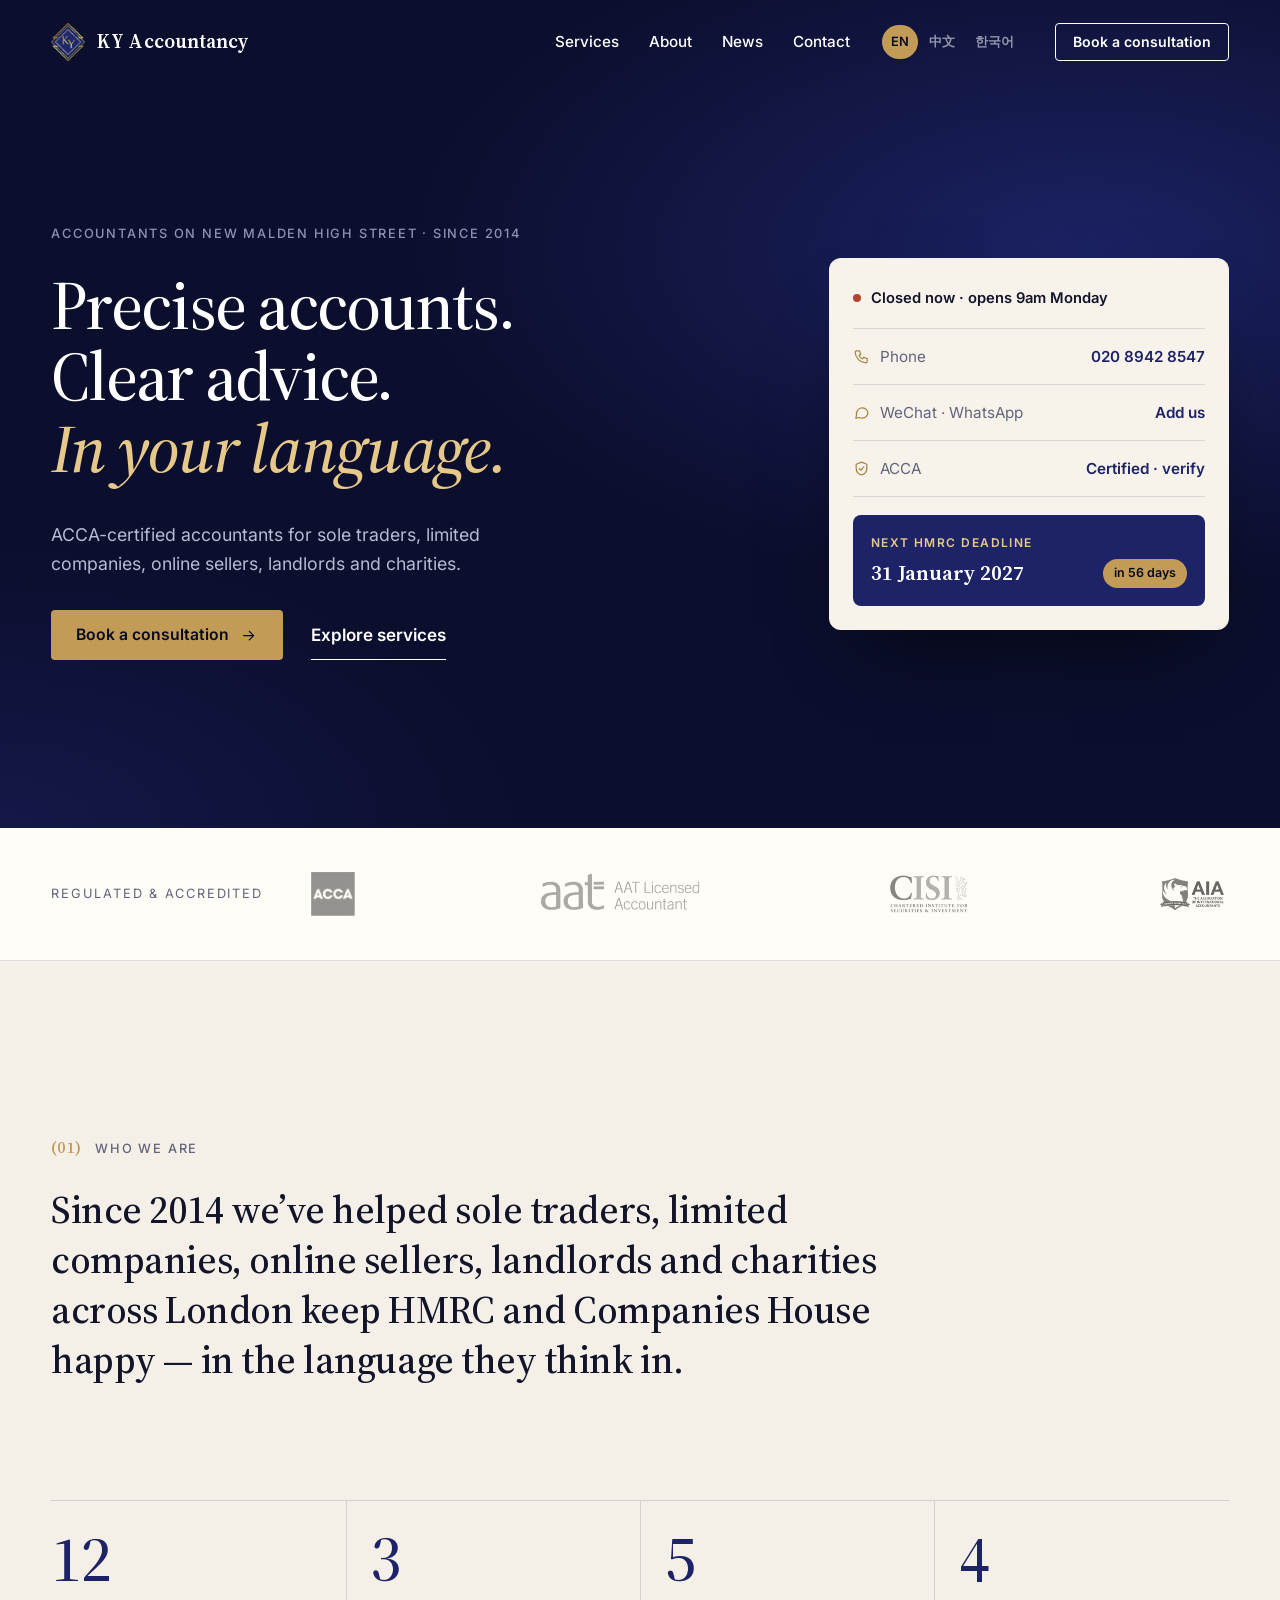
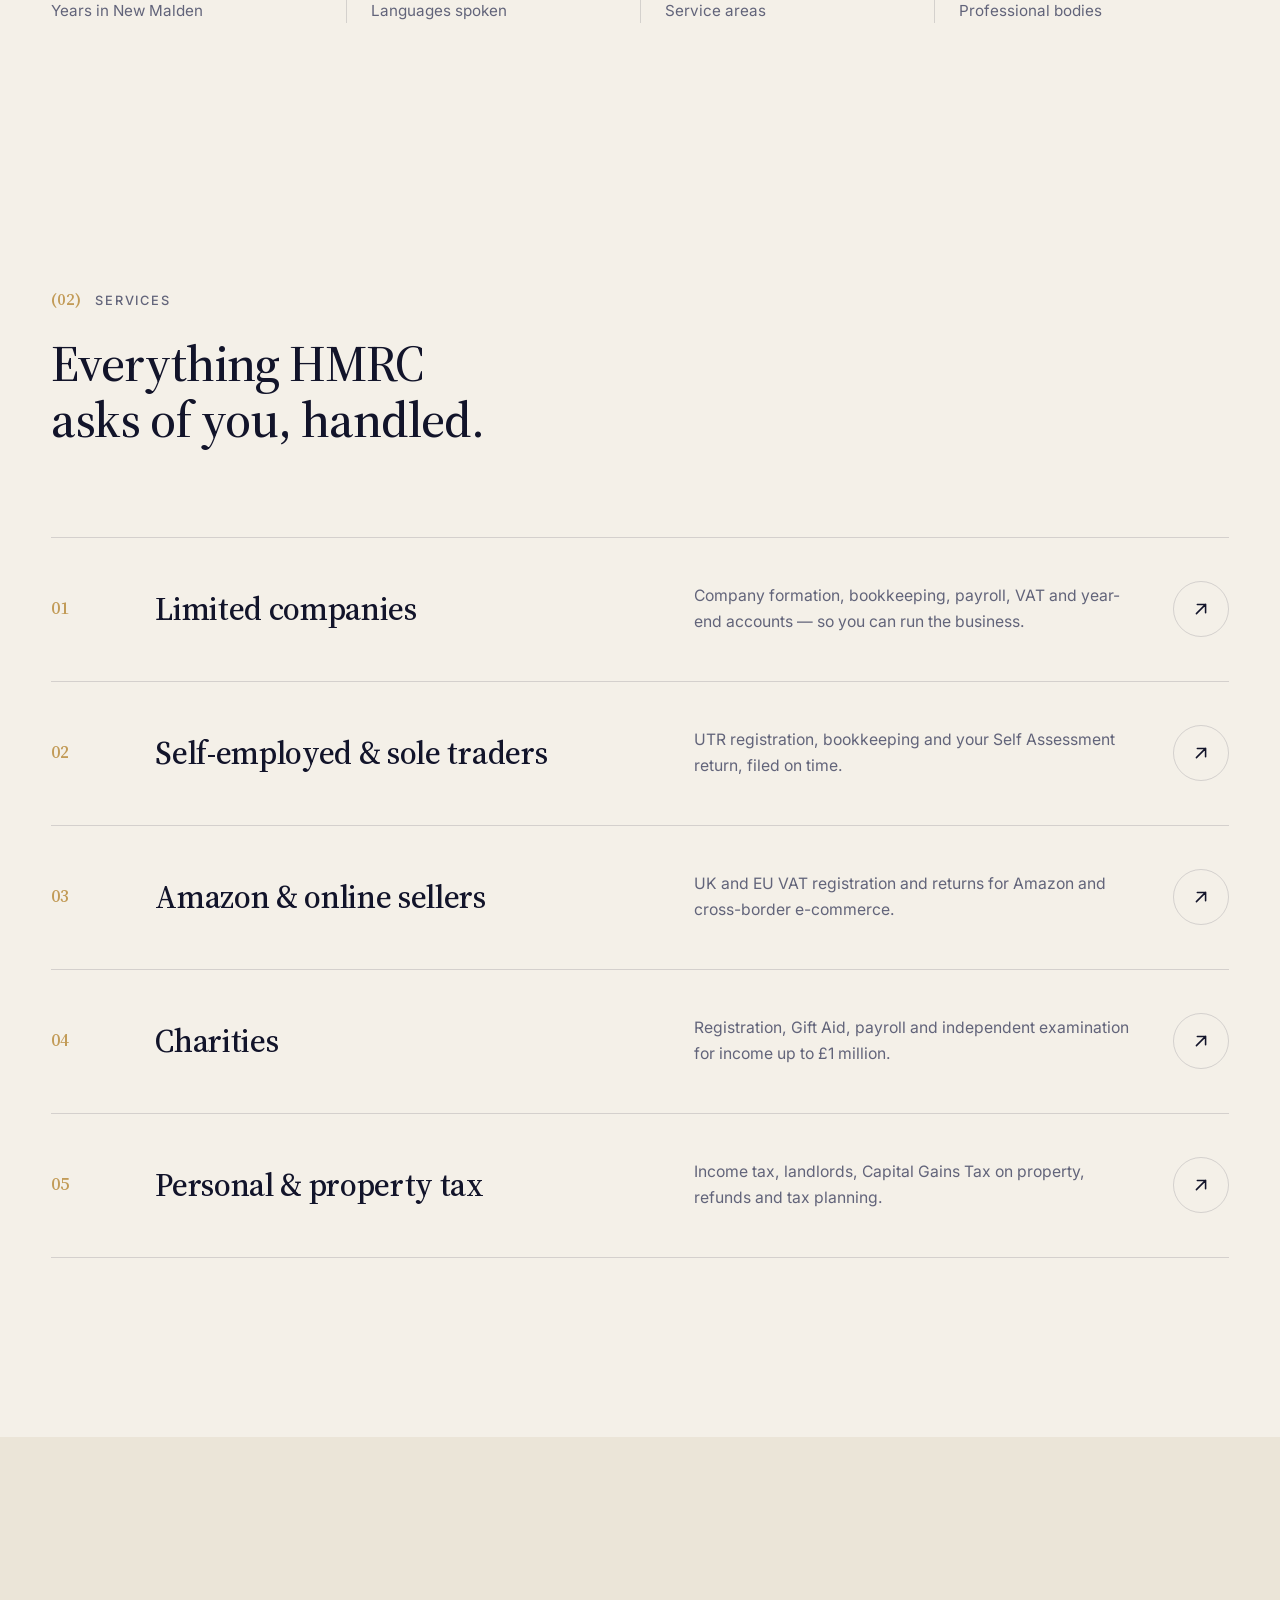
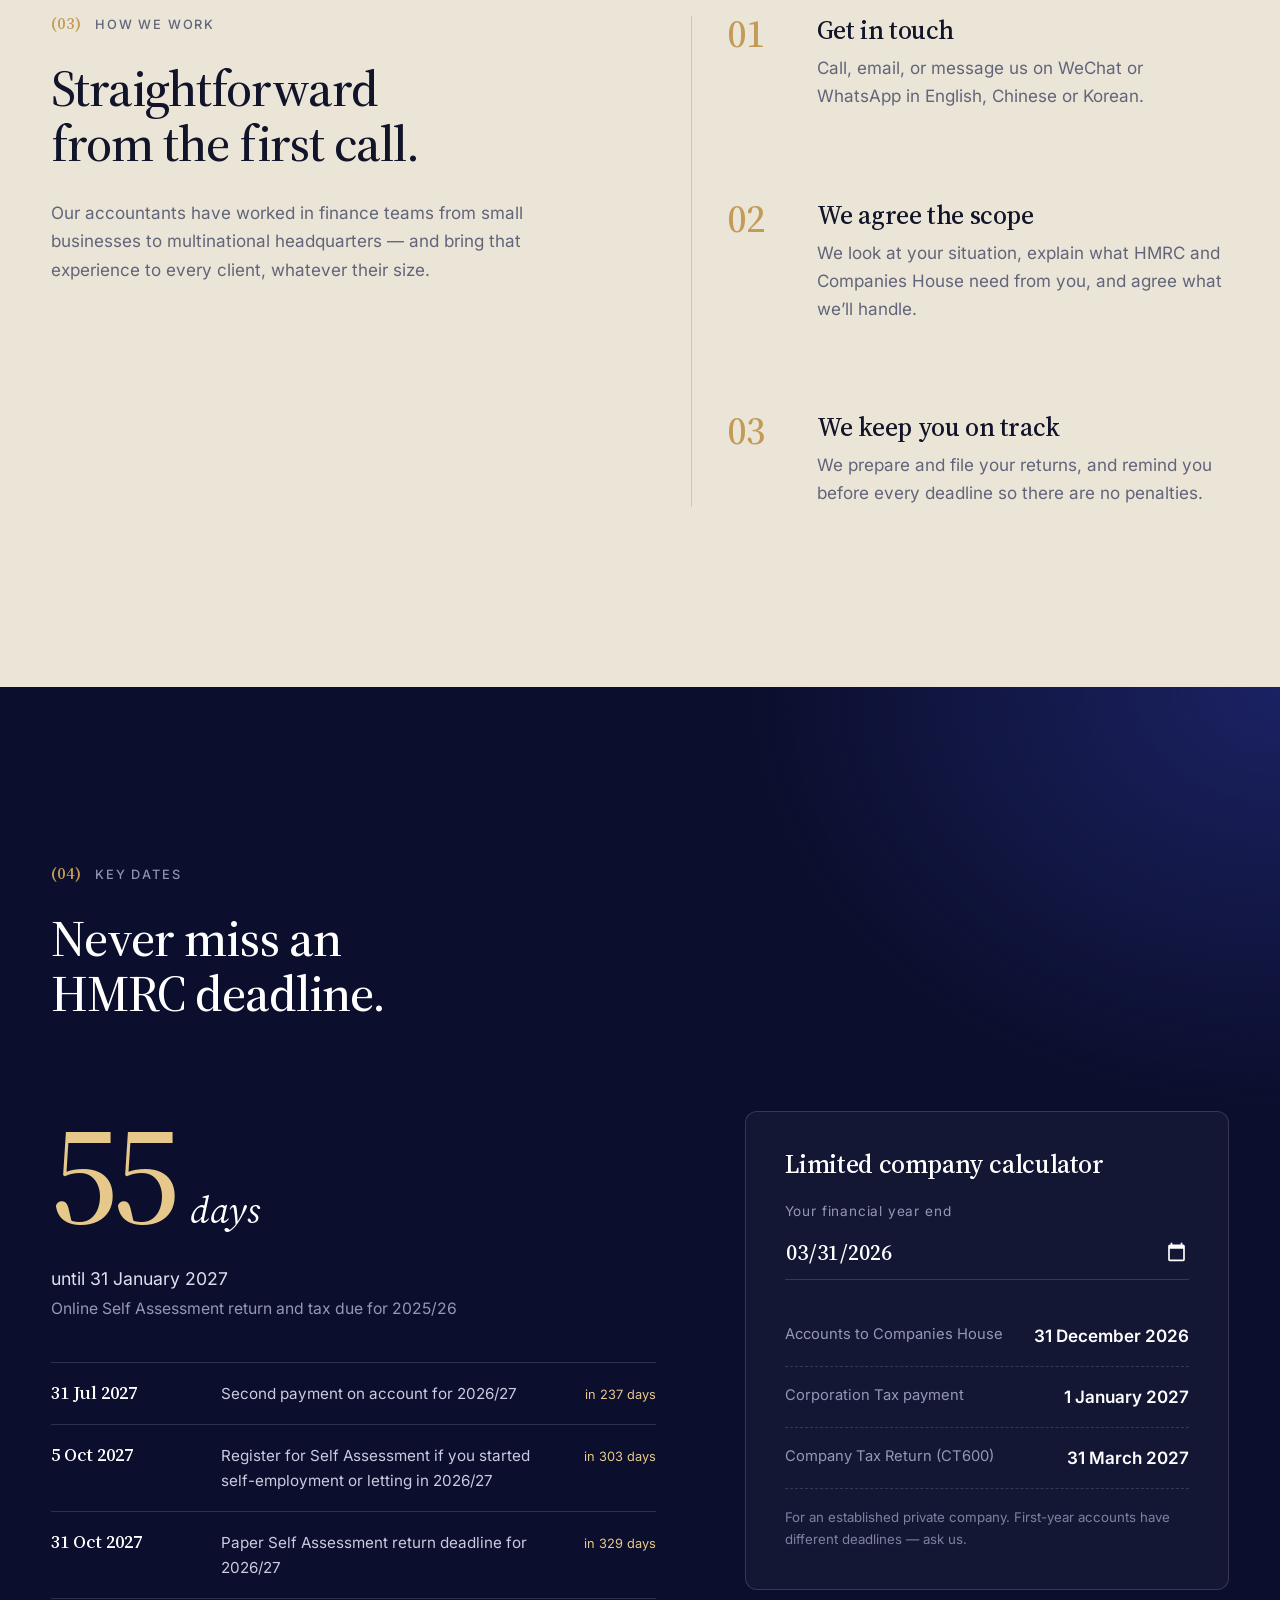
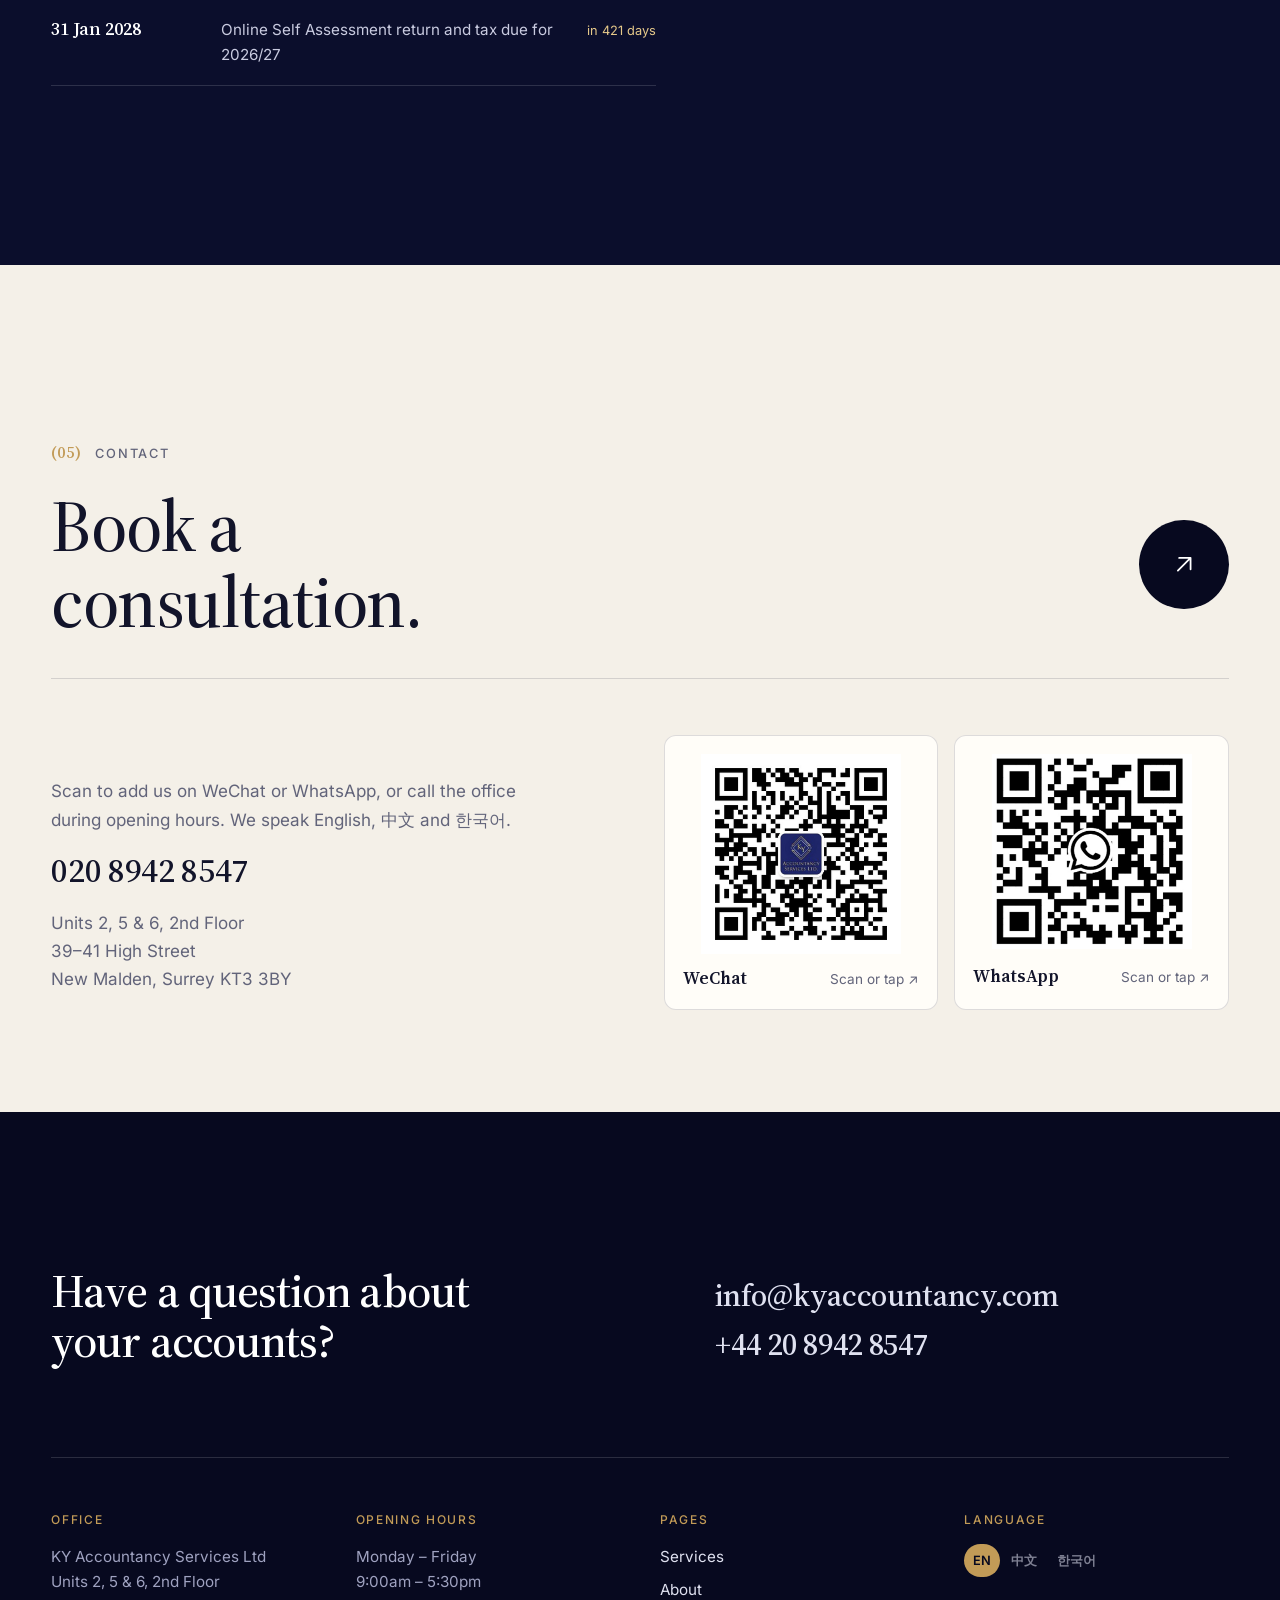
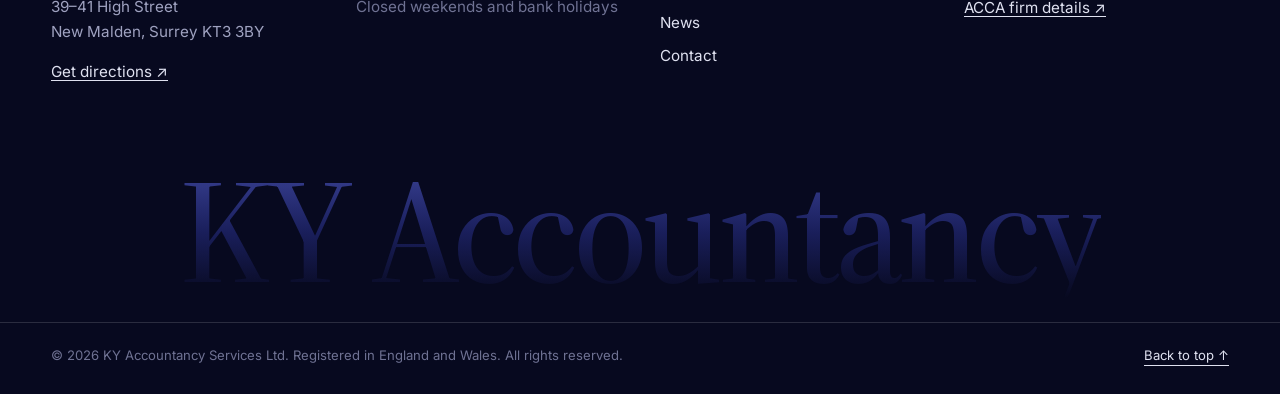
==== commit e91584fb: "Stop phones showing a stale, too-wide services page Add content-hash ?v= query strings to the CSS an" ====
--- a/index.html
+++ b/index.html
@@ -18,7 +18,7 @@
 <link rel="apple-touch-icon" href="assets/img/apple-touch-icon.jpg">
 <link rel="preload" href="assets/fonts/source-serif.woff2" as="font" type="font/woff2" crossorigin>
 <link rel="preload" href="assets/fonts/inter-400.woff2" as="font" type="font/woff2" crossorigin>
-<link rel="stylesheet" href="assets/css/style.css">
+<link rel="stylesheet" href="assets/css/style.css?v=663c8429">
 <script>document.documentElement.classList.add("js")</script>
 <script type="application/ld+json">{"@context": "https://schema.org", "@type": "AccountingService", "name": "KY Accountancy Services Ltd", "url": "https://www.kyaccountancy.com/", "telephone": "+44 20 8942 8547", "email": "info@kyaccountancy.com", "address": {"@type": "PostalAddress", "streetAddress": "Units 2, 5 & 6, 2nd Floor, 39-41 High Street", "addressLocality": "New Malden", "addressRegion": "Surrey", "postalCode": "KT3 3BY", "addressCountry": "GB"}, "openingHoursSpecification": [{"@type": "OpeningHoursSpecification", "dayOfWeek": ["Monday", "Tuesday", "Wednesday", "Thursday", "Friday"], "opens": "09:00", "closes": "17:30"}], "foundingDate": "2014", "knowsLanguage": ["en", "zh", "ko"]}</script>
 </head>
@@ -227,6 +227,6 @@
   <a href="mailto:info@kyaccountancy.com"><svg viewBox="0 0 24 24" aria-hidden="true"><rect x="3" y="5" width="18" height="14" rx="2"/><path d="m3 7 9 6 9-6"/></svg><span>Email</span></a>
 </nav>
 <script>window.KY = {"open": "Open now", "closes": "until 5:30pm", "closed": "Closed now", "opensToday": "opens 9am today", "opensTomorrow": "opens 9am tomorrow", "opensMonday": "opens 9am Monday", "today": "today", "tomorrow": "tomorrow", "inDays": "in {n} days", "days": "days", "day": "day", "until": "until {date}", "dl": {"jan": "Online Self Assessment return and tax due for {ty}", "jul": "Second payment on account for {ty}", "oct5": "Register for Self Assessment if you started self-employment or letting in {ty}", "oct31": "Paper Self Assessment return deadline for {ty}"}, "calc": {"accounts": "Accounts to Companies House", "ctpay": "Corporation Tax payment", "ct600": "Company Tax Return (CT600)"}, "mailSubject": "Website enquiry", "mailName": "Name", "mailPhone": "Phone", "mailLang": "Preferred language", "mailService": "Service"};</script>
-<script src="assets/js/main.js" defer></script>
+<script src="assets/js/main.js?v=9ee86a52" defer></script>
 </body>
 </html>
--- a/assets/css/style.css
+++ b/assets/css/style.css
@@ -38,6 +38,7 @@
 
 *, *::before, *::after { box-sizing: border-box; }
 html { -webkit-text-size-adjust: 100%; scroll-padding-top: 90px; }
+html { overflow-x: hidden; }
 body { margin: 0; background: var(--paper); color: var(--text); font: 400 1.0625rem/1.65 var(--sans); -webkit-font-smoothing: antialiased; overflow-x: clip; }
 :lang(zh) body, :lang(ko) body { line-height: 1.85; }
 :lang(ko) body { word-break: keep-all; }
@@ -411,6 +412,8 @@
   .value, .value + .value { padding: 32px 0; border-left: 0; border-bottom: 1px solid var(--line); }
   .value h3 { margin-top: 16px; }
   .svc-layout { grid-template-columns: minmax(0, 1fr); padding-top: 0; gap: 0; }
+  .svc-layout > * { min-width: 0; max-width: 100%; }
+  .toc ul { max-width: 100vw; }
   .toc { position: sticky; top: 84px; z-index: 5; margin: 0 calc(var(--gutter) * -1) 56px; background: var(--paper); border-bottom: 1px solid var(--line); }
   .toc ul { display: flex; overflow-x: auto; gap: 0; padding: 0 var(--gutter); scrollbar-width: none; }
   .toc a { white-space: nowrap; padding: 16px 12px; font-size: .9rem; }
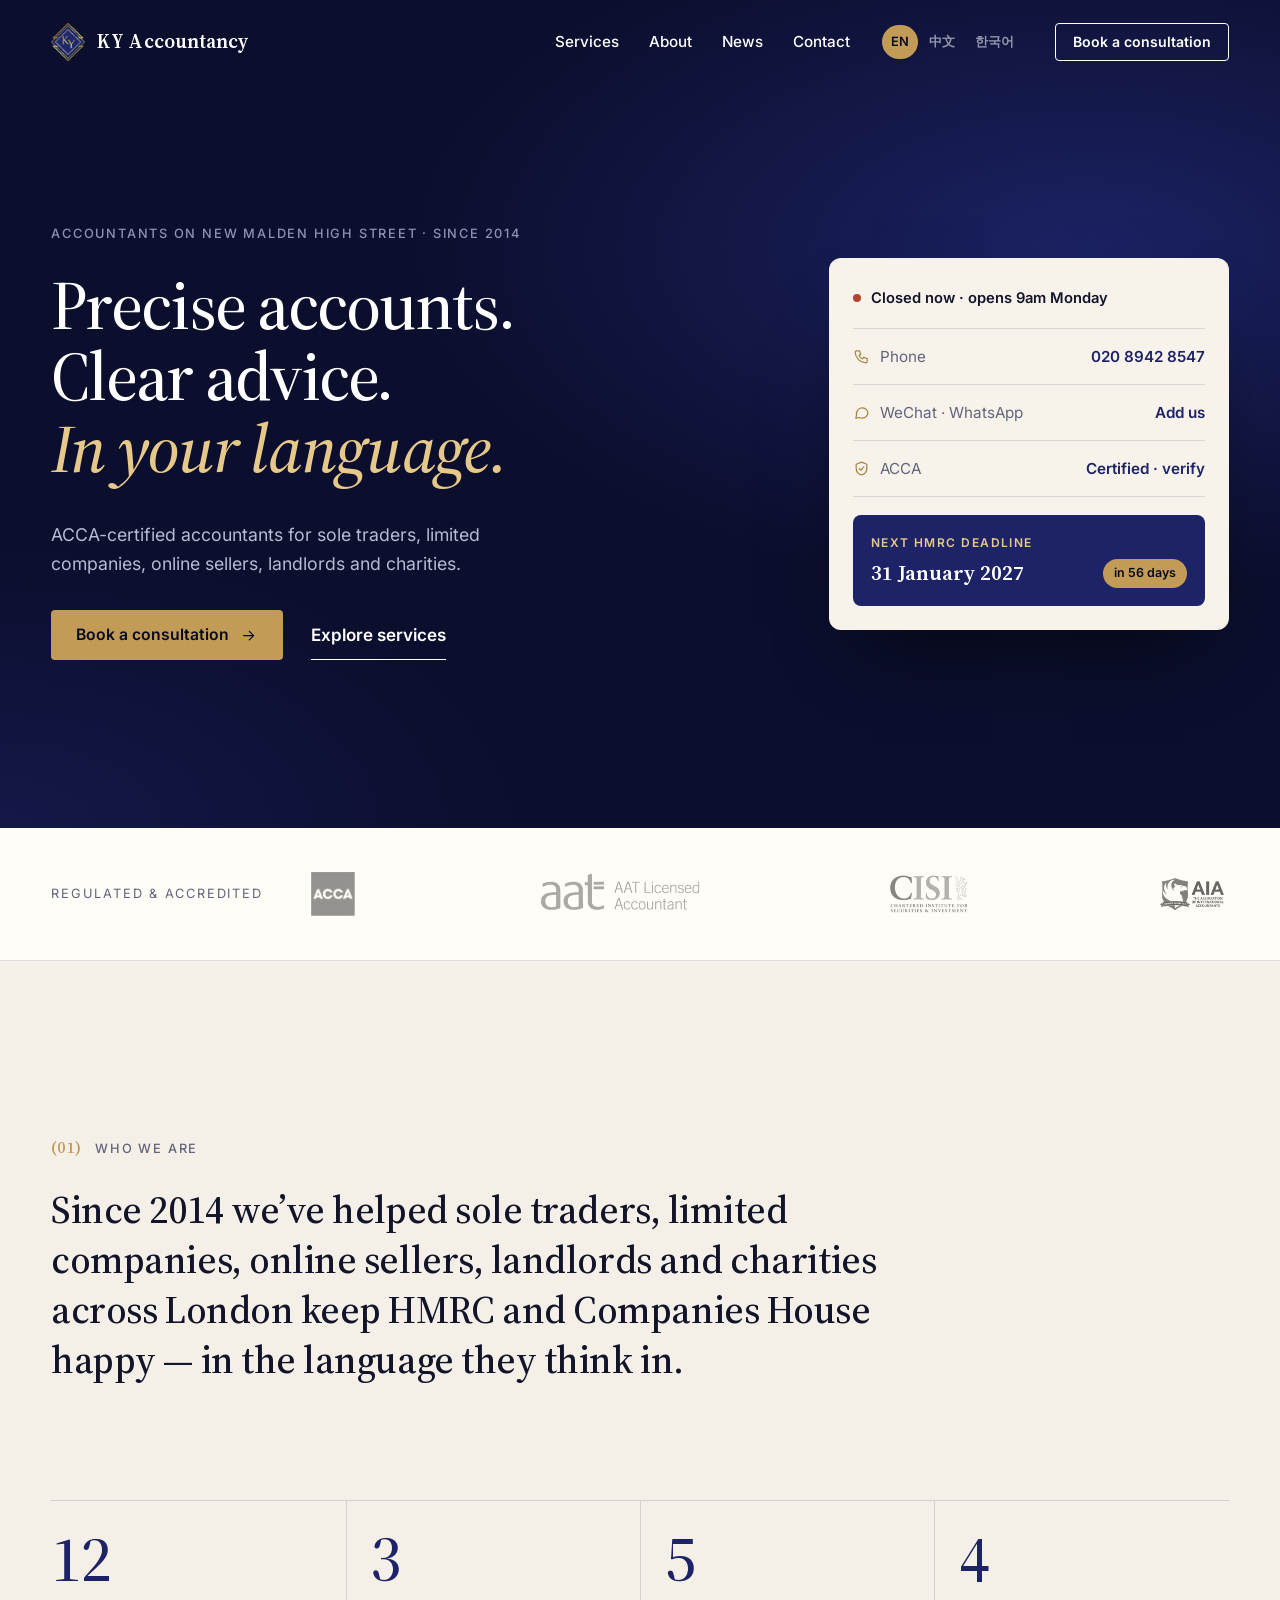
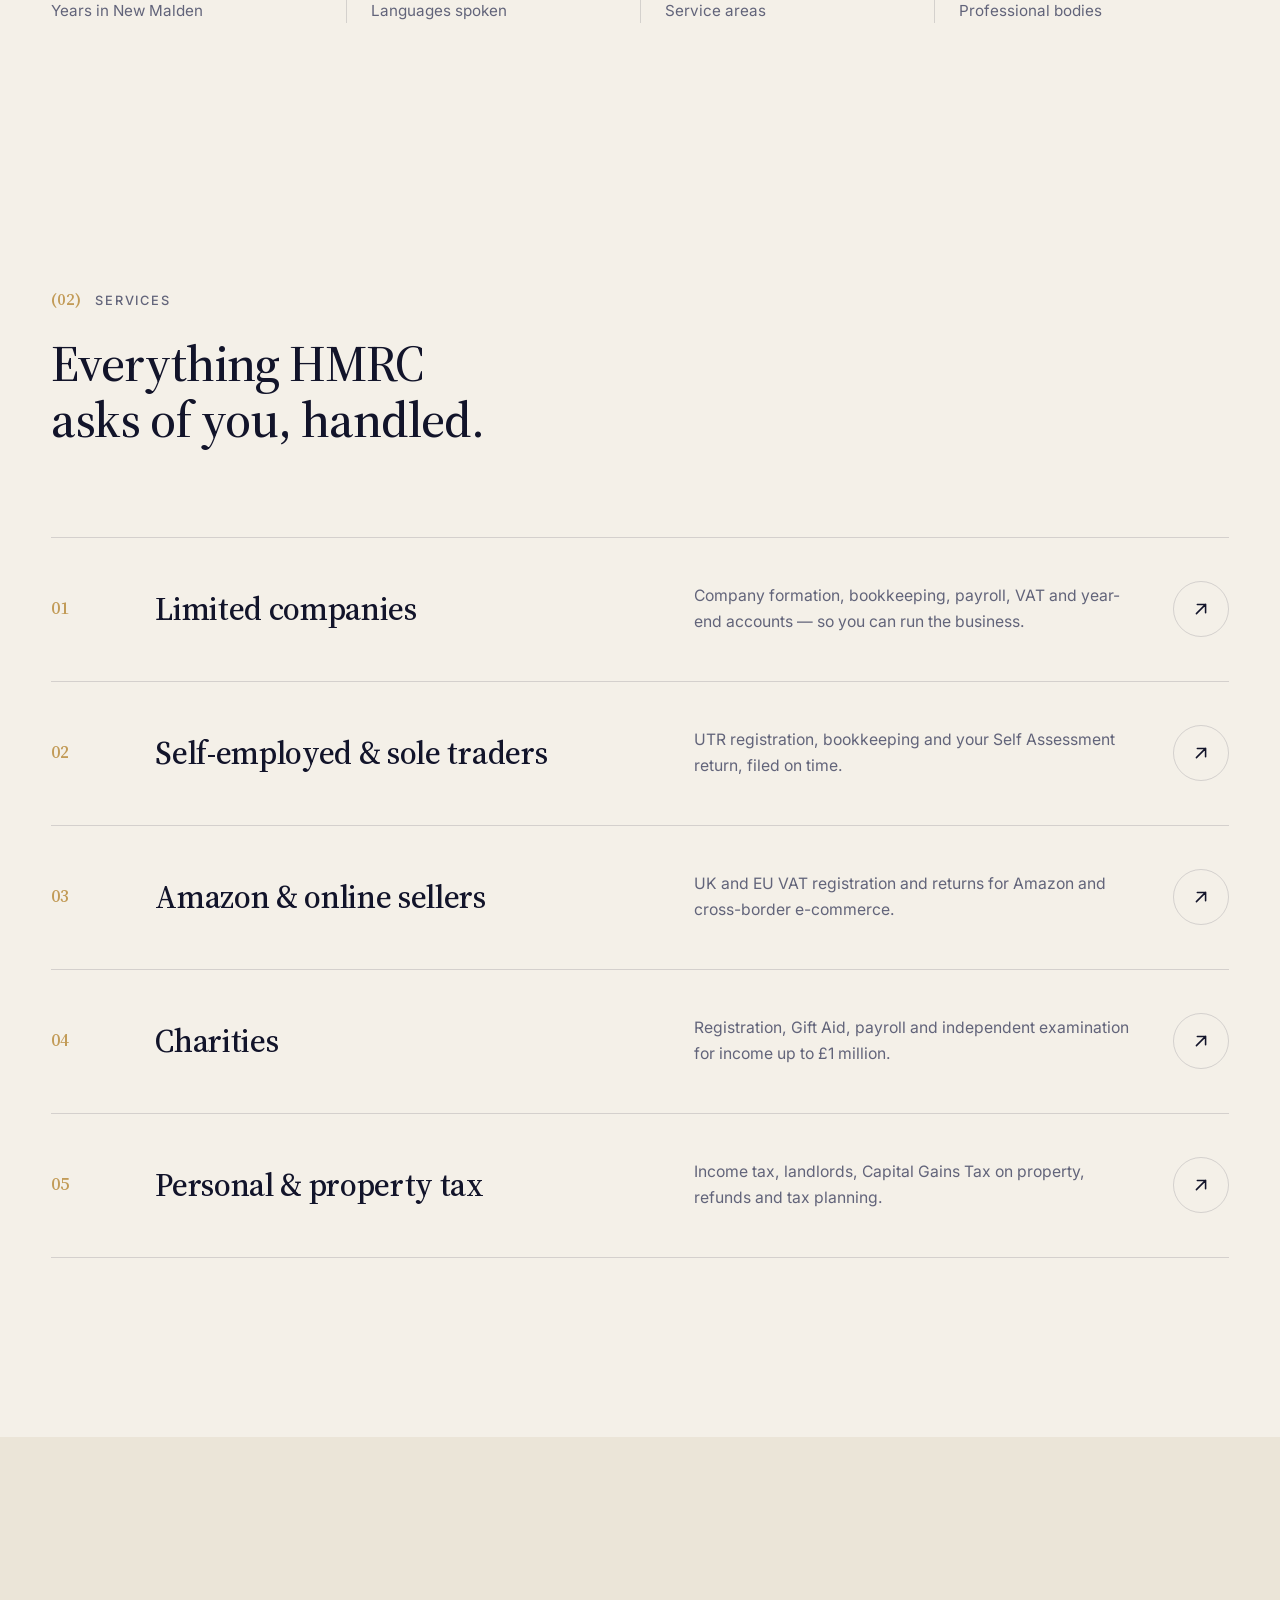
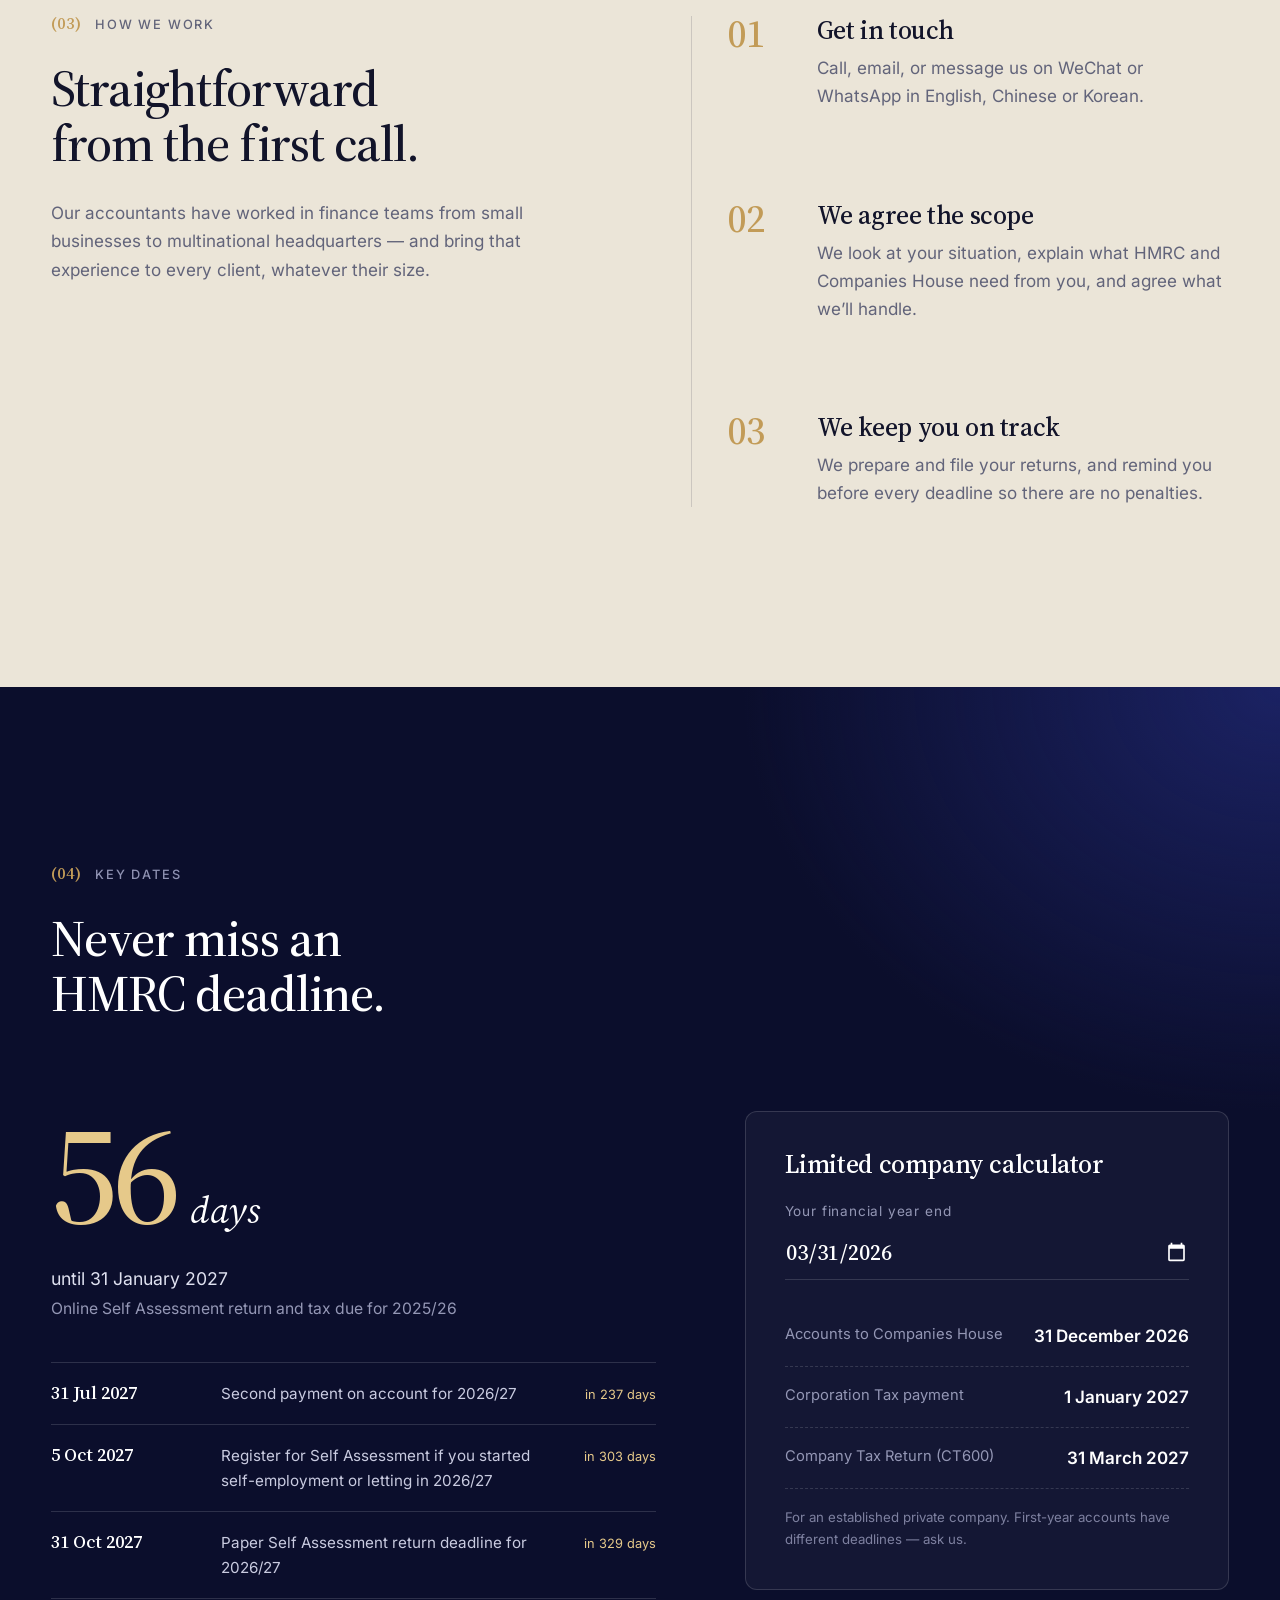
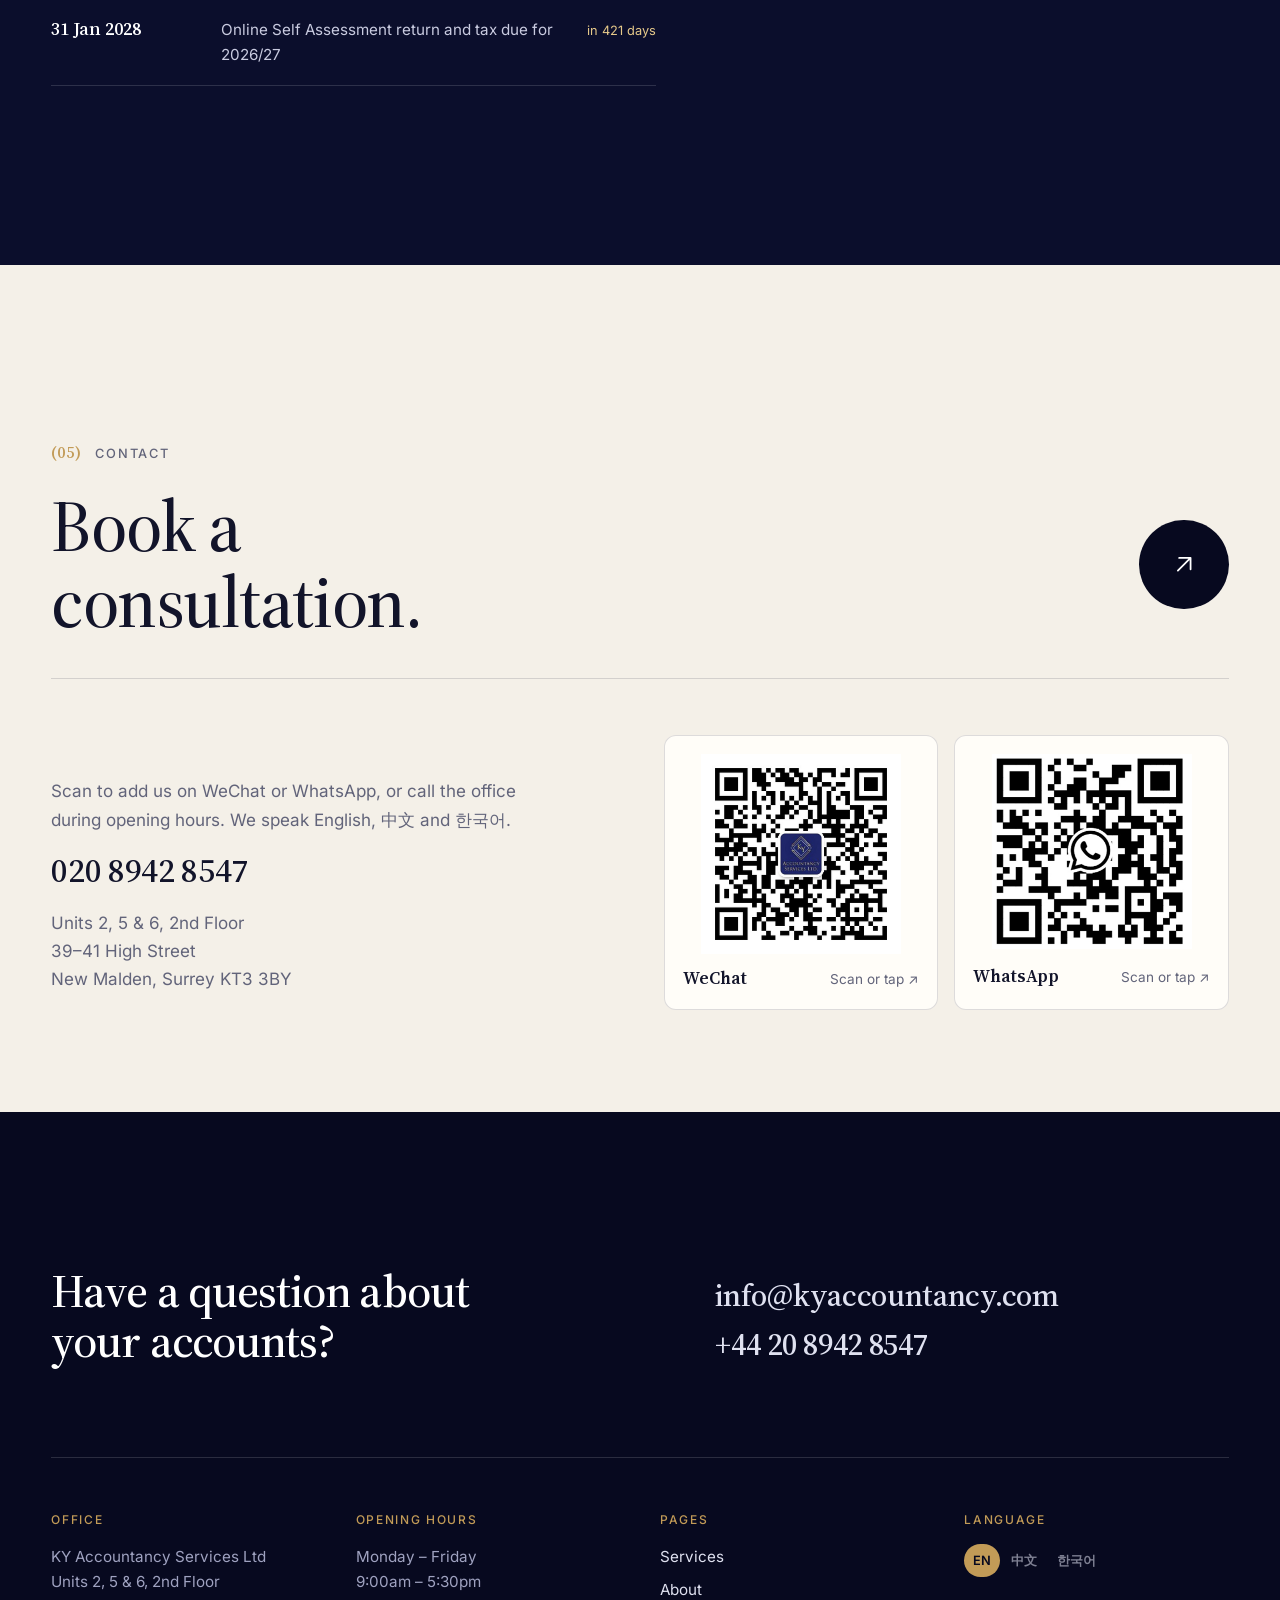
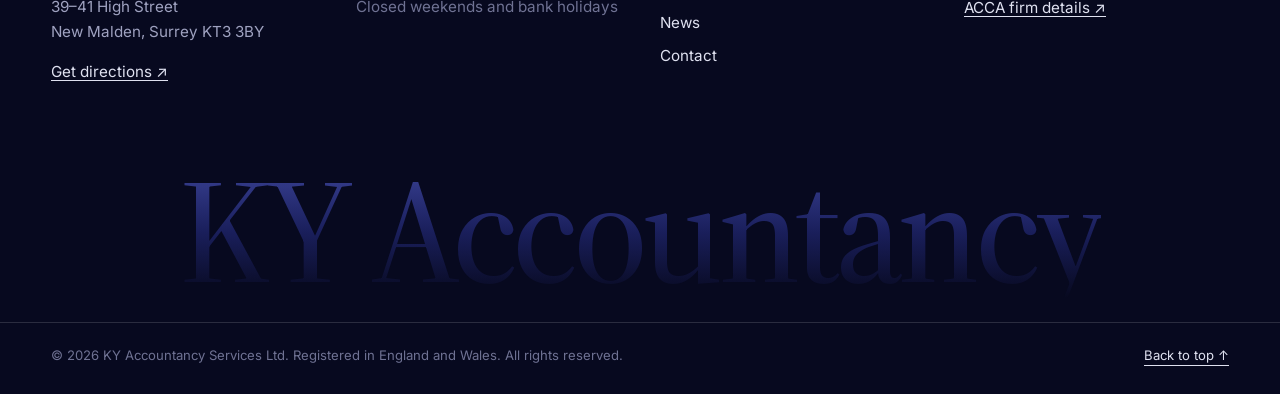
==== commit bd6d56ad: "Let the services tab bar span the full screen width on phones Co-Authored-By: Claude Opus 5.5 <norep" ====
--- a/index.html
+++ b/index.html
@@ -18,7 +18,7 @@
 <link rel="apple-touch-icon" href="assets/img/apple-touch-icon.jpg">
 <link rel="preload" href="assets/fonts/source-serif.woff2" as="font" type="font/woff2" crossorigin>
 <link rel="preload" href="assets/fonts/inter-400.woff2" as="font" type="font/woff2" crossorigin>
-<link rel="stylesheet" href="assets/css/style.css?v=663c8429">
+<link rel="stylesheet" href="assets/css/style.css?v=98f65f35">
 <script>document.documentElement.classList.add("js")</script>
 <script type="application/ld+json">{"@context": "https://schema.org", "@type": "AccountingService", "name": "KY Accountancy Services Ltd", "url": "https://www.kyaccountancy.com/", "telephone": "+44 20 8942 8547", "email": "info@kyaccountancy.com", "address": {"@type": "PostalAddress", "streetAddress": "Units 2, 5 & 6, 2nd Floor, 39-41 High Street", "addressLocality": "New Malden", "addressRegion": "Surrey", "postalCode": "KT3 3BY", "addressCountry": "GB"}, "openingHoursSpecification": [{"@type": "OpeningHoursSpecification", "dayOfWeek": ["Monday", "Tuesday", "Wednesday", "Thursday", "Friday"], "opens": "09:00", "closes": "17:30"}], "foundingDate": "2014", "knowsLanguage": ["en", "zh", "ko"]}</script>
 </head>
--- a/assets/css/style.css
+++ b/assets/css/style.css
@@ -413,6 +413,7 @@
   .value h3 { margin-top: 16px; }
   .svc-layout { grid-template-columns: minmax(0, 1fr); padding-top: 0; gap: 0; }
   .svc-layout > * { min-width: 0; max-width: 100%; }
+  .svc-layout > .toc { max-width: none; }
   .toc ul { max-width: 100vw; }
   .toc { position: sticky; top: 84px; z-index: 5; margin: 0 calc(var(--gutter) * -1) 56px; background: var(--paper); border-bottom: 1px solid var(--line); }
   .toc ul { display: flex; overflow-x: auto; gap: 0; padding: 0 var(--gutter); scrollbar-width: none; }
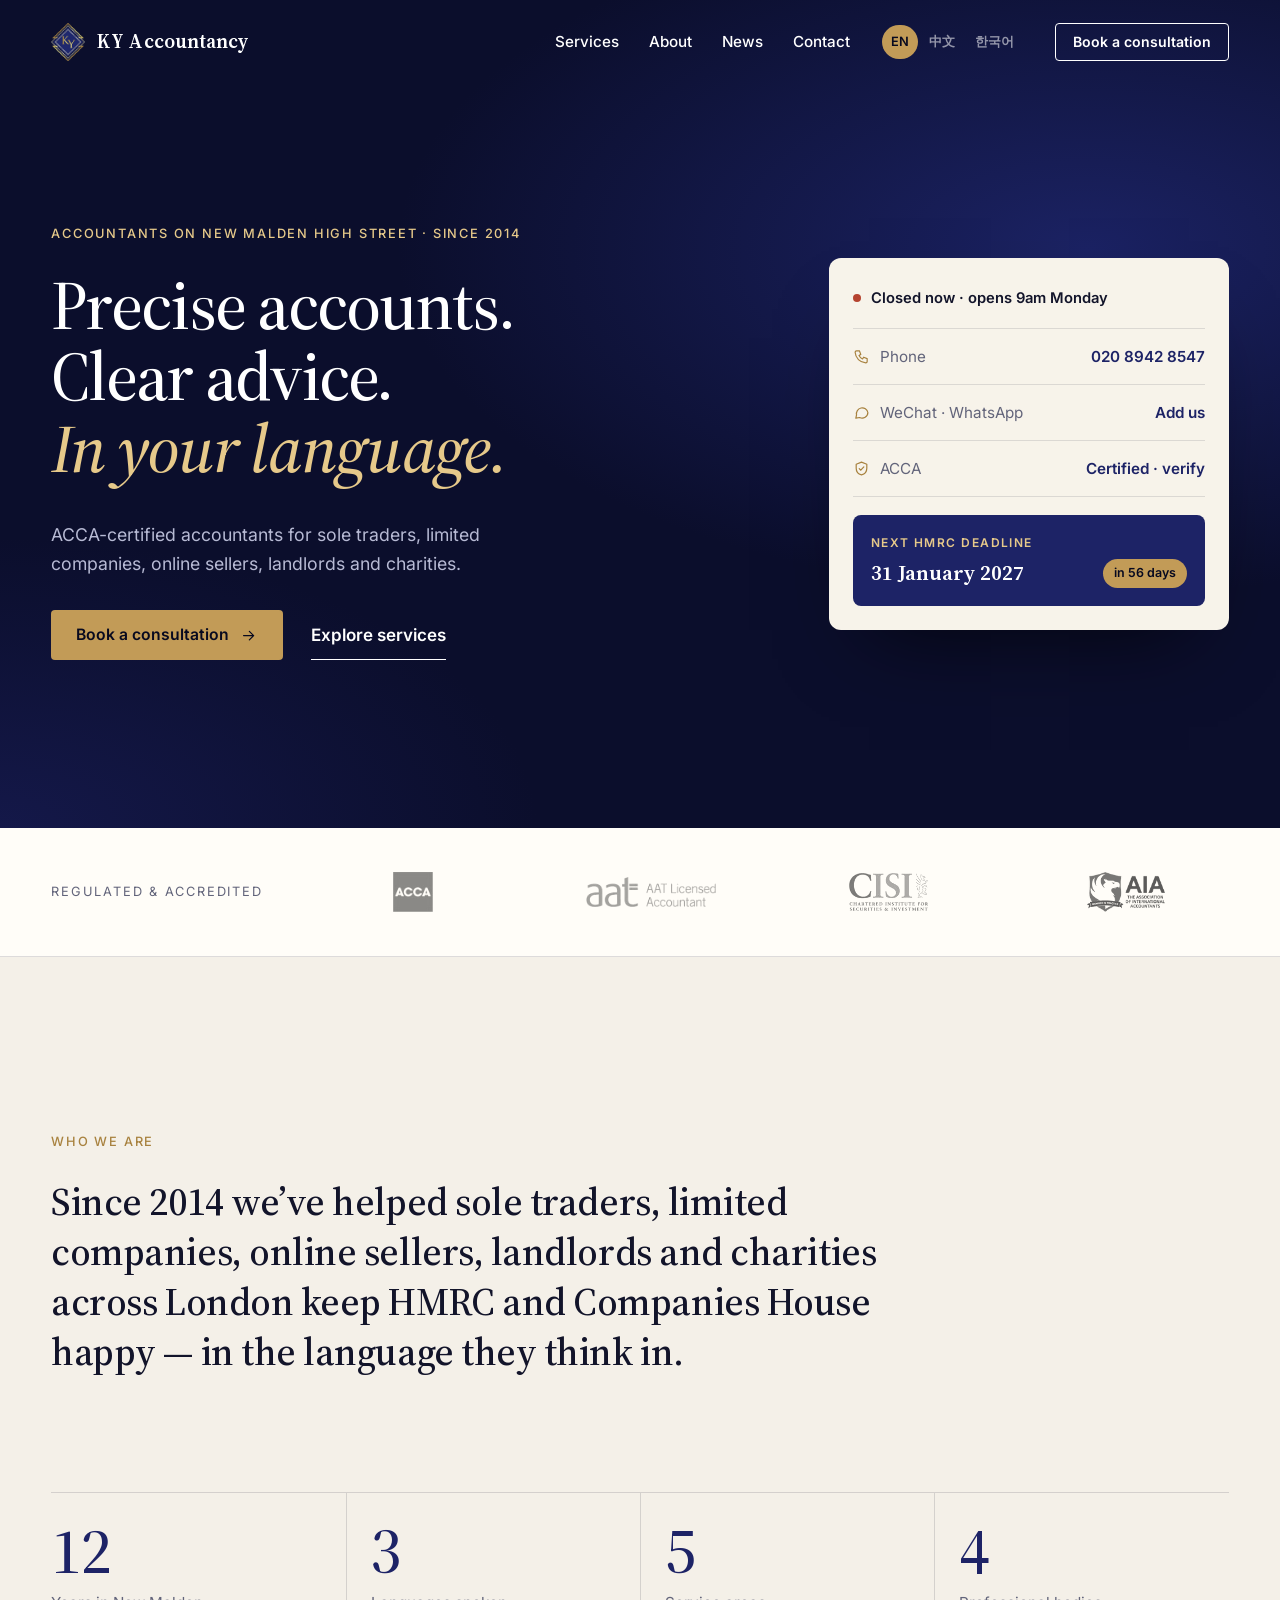
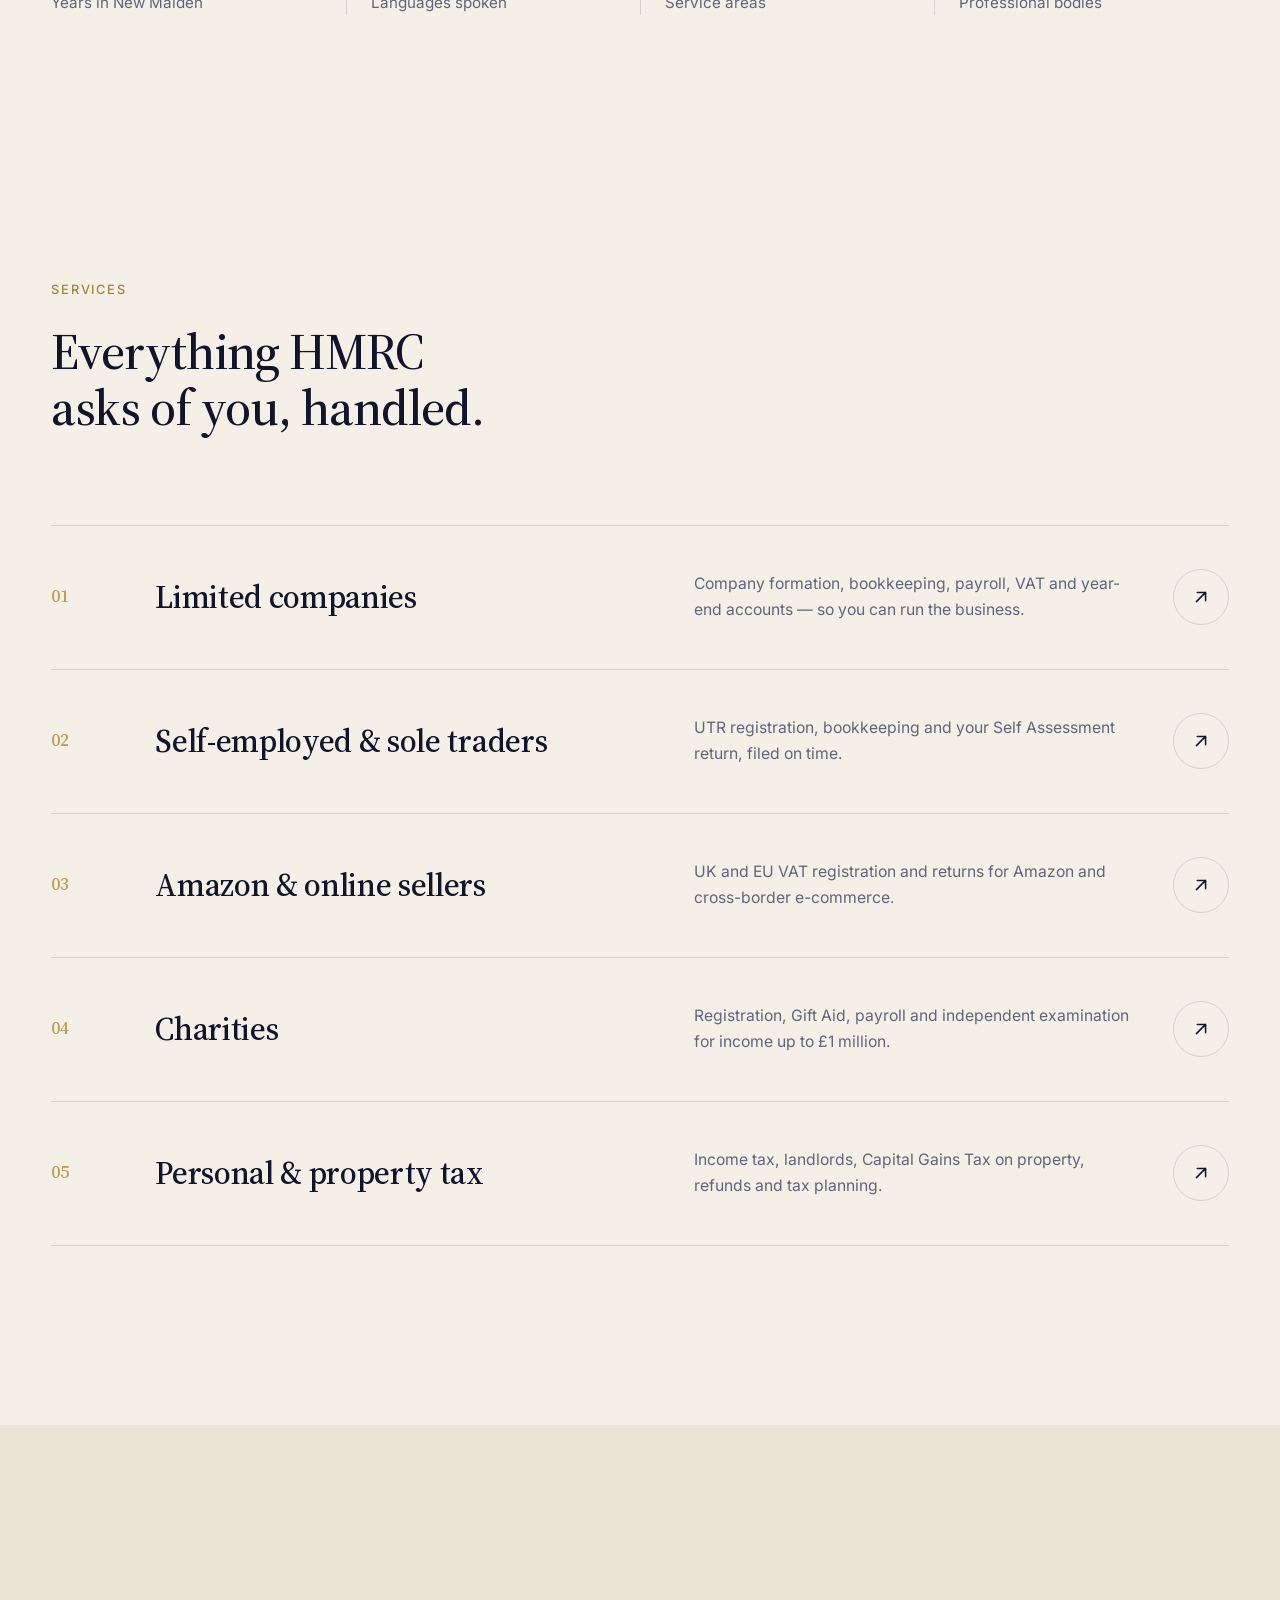
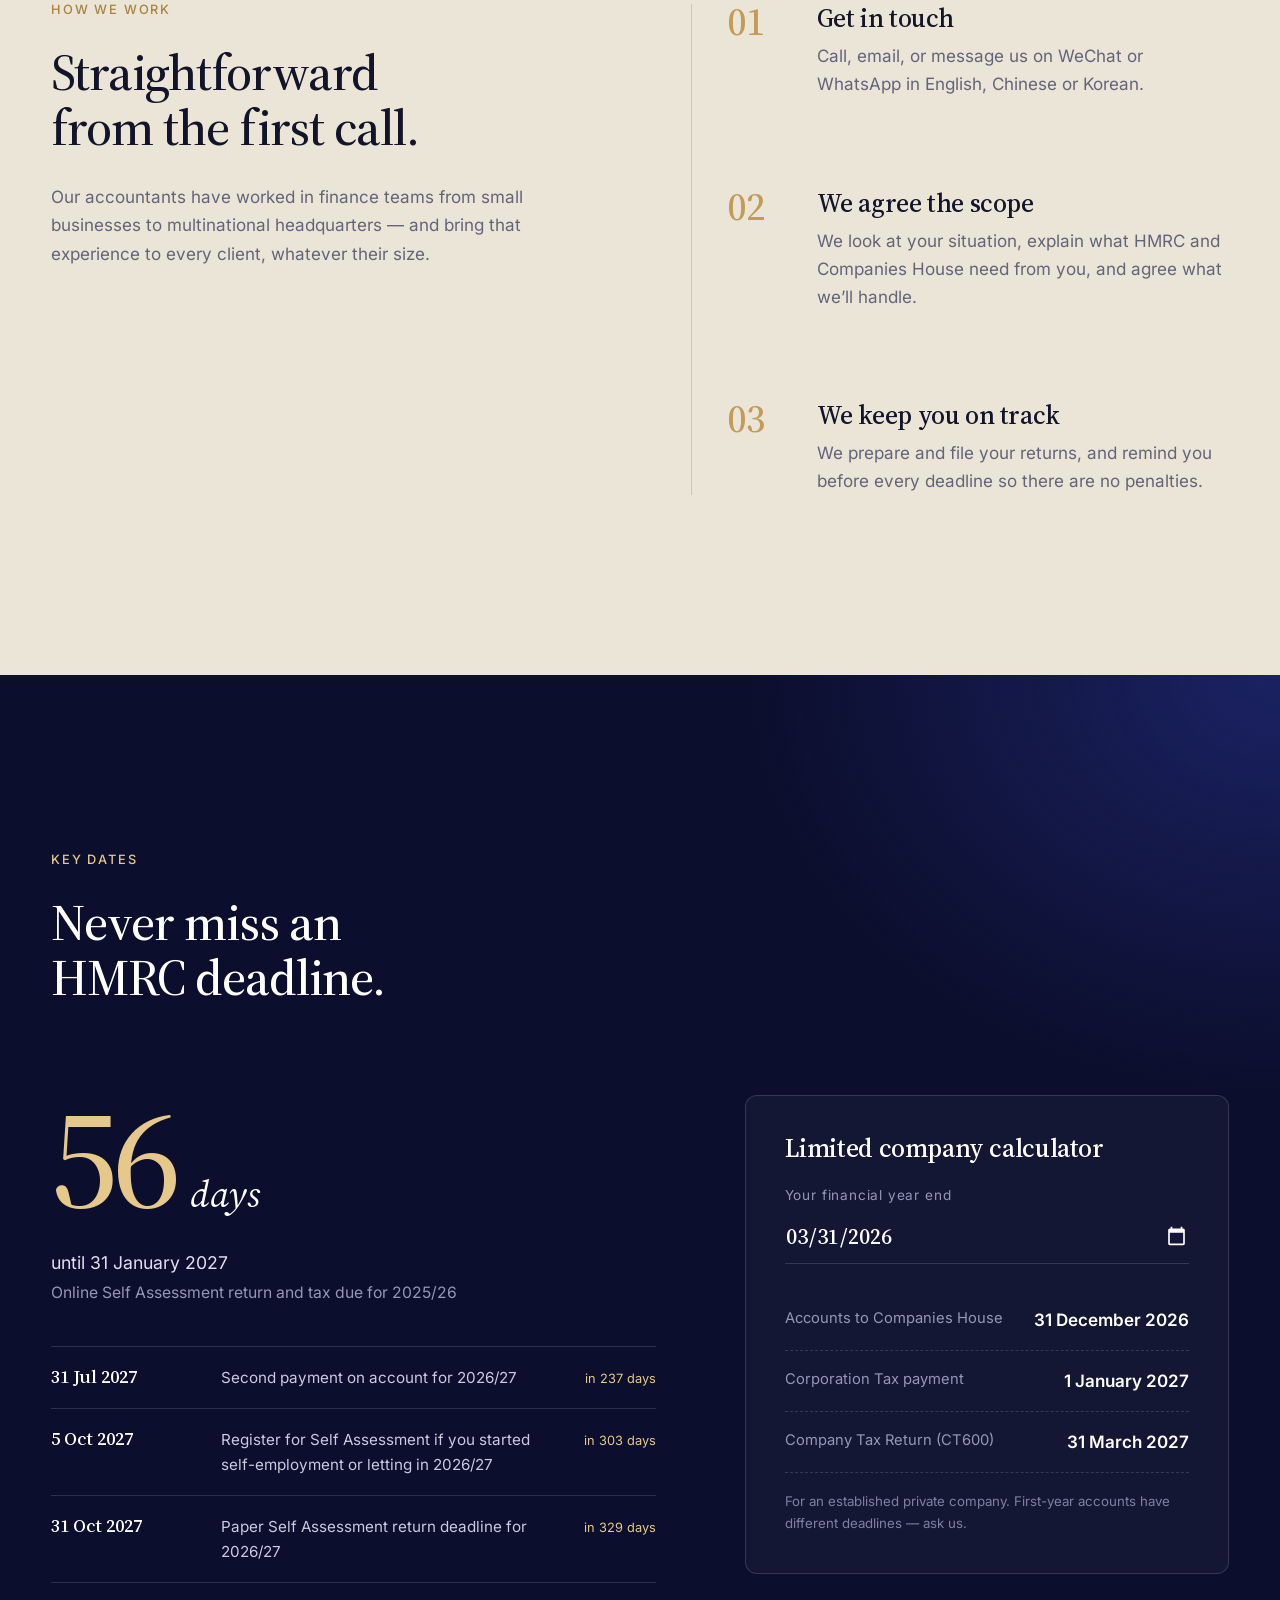
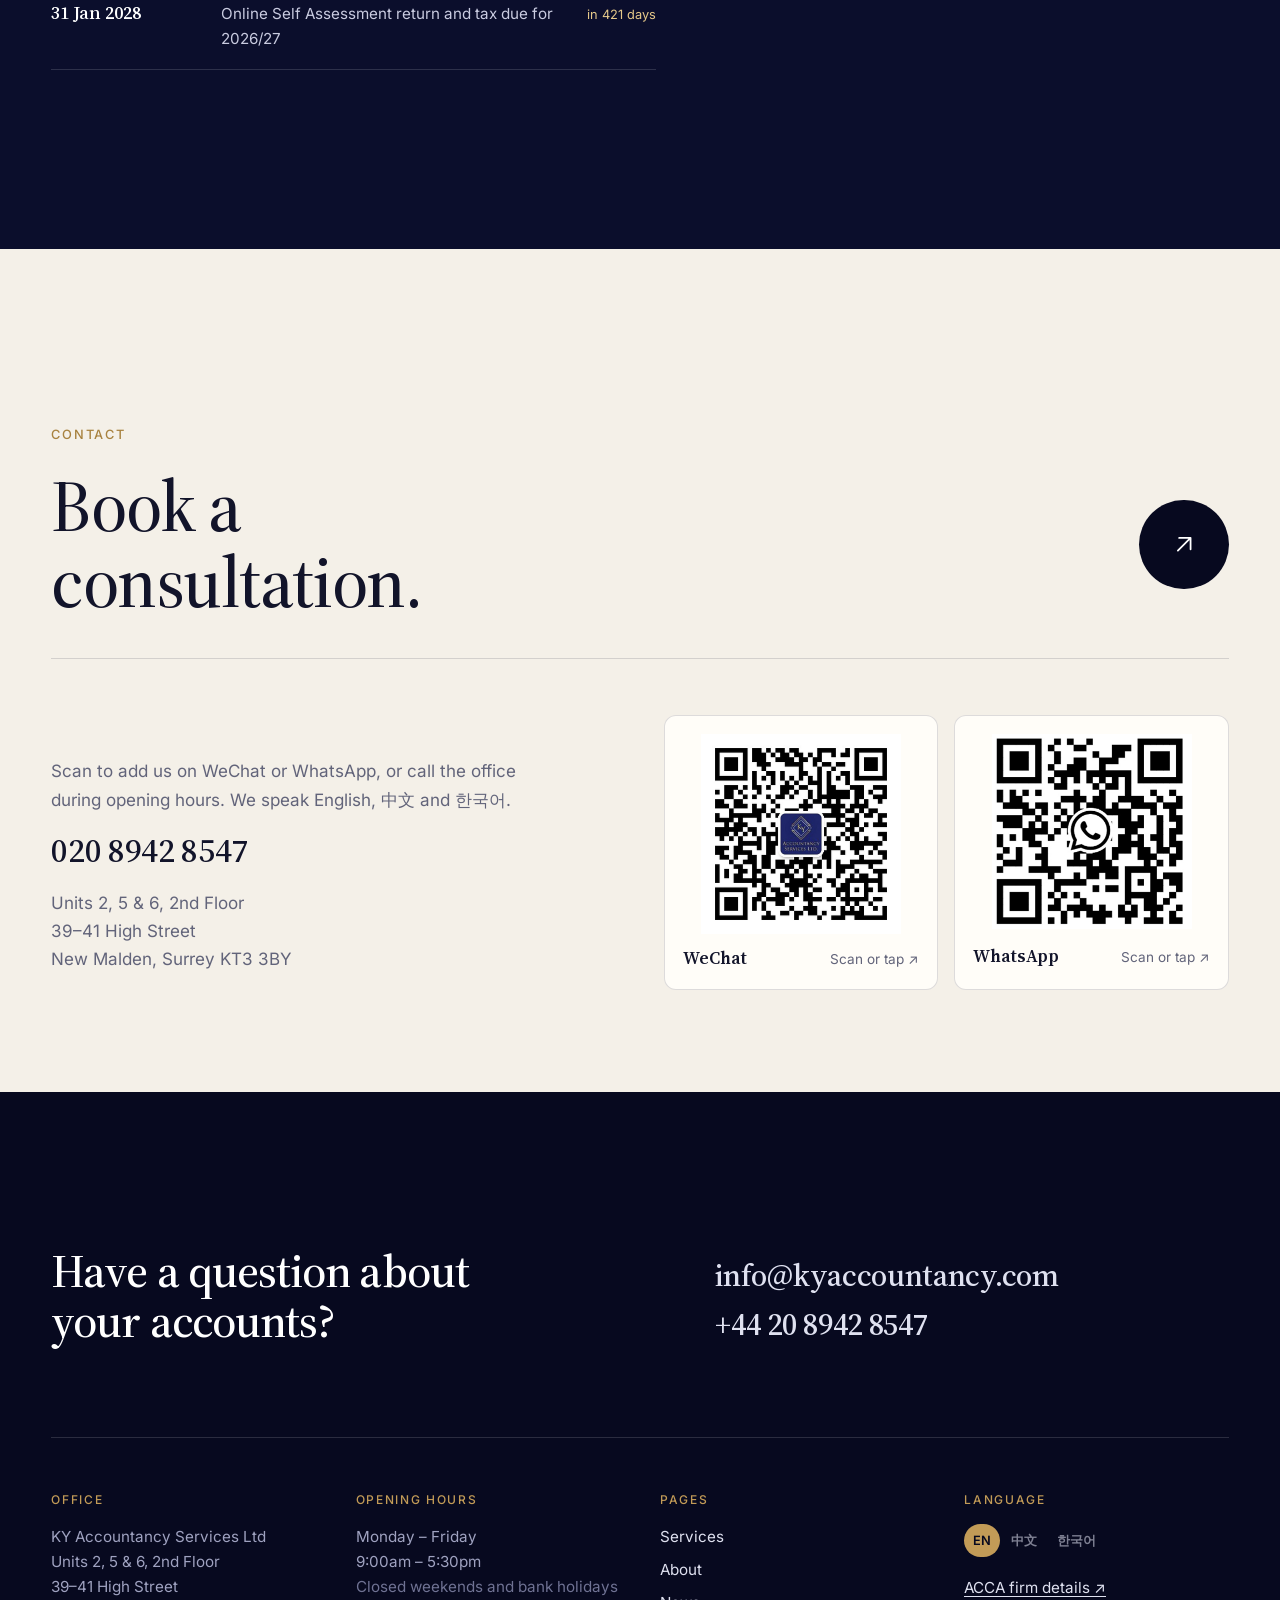
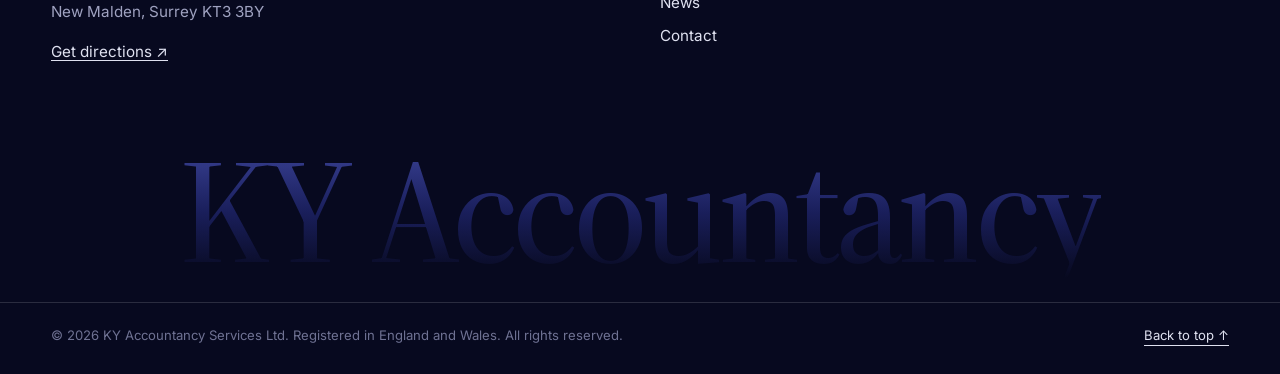
==== commit f1ffef94: "Tidy the accreditation logos and drop section numbers Trim the logo files (and whiten CISI's grey ba" ====
--- a/index.html
+++ b/index.html
@@ -18,7 +18,7 @@
 <link rel="apple-touch-icon" href="assets/img/apple-touch-icon.jpg">
 <link rel="preload" href="assets/fonts/source-serif.woff2" as="font" type="font/woff2" crossorigin>
 <link rel="preload" href="assets/fonts/inter-400.woff2" as="font" type="font/woff2" crossorigin>
-<link rel="stylesheet" href="assets/css/style.css?v=98f65f35">
+<link rel="stylesheet" href="assets/css/style.css?v=8e3d4c92">
 <script>document.documentElement.classList.add("js")</script>
 <script type="application/ld+json">{"@context": "https://schema.org", "@type": "AccountingService", "name": "KY Accountancy Services Ltd", "url": "https://www.kyaccountancy.com/", "telephone": "+44 20 8942 8547", "email": "info@kyaccountancy.com", "address": {"@type": "PostalAddress", "streetAddress": "Units 2, 5 & 6, 2nd Floor, 39-41 High Street", "addressLocality": "New Malden", "addressRegion": "Surrey", "postalCode": "KT3 3BY", "addressCountry": "GB"}, "openingHoursSpecification": [{"@type": "OpeningHoursSpecification", "dayOfWeek": ["Monday", "Tuesday", "Wednesday", "Thursday", "Friday"], "opens": "09:00", "closes": "17:30"}], "foundingDate": "2014", "knowsLanguage": ["en", "zh", "ko"]}</script>
 </head>
@@ -77,13 +77,13 @@
 <section class="accred-sec accred-top" aria-label="Professional memberships">
   <div class="wrap accred-inner">
     <p class="accred-k">Regulated &amp; accredited</p>
-    <ul class="accred"><li><img src="assets/img/acca.jpg" alt="ACCA" width="64" height="62" loading="lazy"></li><li><img src="assets/img/aat.jpg" alt="AAT Licensed Accountant" width="146" height="40" loading="lazy"></li><li><img src="assets/img/cisi.jpg" alt="CISI — Chartered Institute for Securities &amp; Investment" width="95" height="50" loading="lazy"></li><li><img src="assets/img/aia.png" alt="AIA — Member in Practice" width="92" height="55" loading="lazy"></li></ul>
+    <ul class="accred"><li class="ac-acca"><img src="assets/img/acca.jpg" alt="ACCA" width="96" height="96" loading="lazy"></li><li class="ac-aat"><img src="assets/img/aat.jpg" alt="AAT Licensed Accountant" width="317" height="73" loading="lazy"></li><li class="ac-cisi"><img src="assets/img/cisi.jpg" alt="CISI — Chartered Institute for Securities &amp; Investment" width="154" height="74" loading="lazy"></li><li class="ac-aia"><img src="assets/img/aia.png" alt="AIA — Member in Practice" width="127" height="65" loading="lazy"></li></ul>
   </div>
 </section>
 
 <section class="section statement-sec" id="intro">
   <div class="wrap">
-    <p class="label"><span class="label-n">(01)</span>Who we are</p>
+    <p class="label">Who we are</p>
     <p class="statement">Since 2014 we’ve helped sole traders, limited companies, online sellers, landlords and charities across London keep HMRC and Companies House happy — in the language they think in.</p>
     <ul class="stats"><li><span class="stat-n" data-since="2014">12</span><span class="stat-l">Years in New Malden</span></li><li><span class="stat-n" data-count="3">3</span><span class="stat-l">Languages spoken</span></li><li><span class="stat-n" data-count="5">5</span><span class="stat-l">Service areas</span></li><li><span class="stat-n" data-count="4">4</span><span class="stat-l">Professional bodies</span></li></ul>
   </div>
@@ -92,7 +92,7 @@
 <section class="section services-sec">
   <div class="wrap">
     <div class="sec-head">
-      <p class="label"><span class="label-n">(02)</span>Services</p>
+      <p class="label">Services</p>
       <h2 class="h-xl split"><span class="line"><span>Everything HMRC</span></span><span class="line"><span>asks of you, handled.</span></span></h2>
     </div>
     <ol class="svc-rows">
@@ -132,7 +132,7 @@
 <section class="section process-sec">
   <div class="wrap process-grid">
     <div class="process-sticky">
-      <p class="label"><span class="label-n">(03)</span>How we work</p>
+      <p class="label">How we work</p>
       <h2 class="h-xl split"><span class="line"><span>Straightforward</span></span><span class="line"><span>from the first call.</span></span></h2>
       <p class="muted reveal-up">Our accountants have worked in finance teams from small businesses to multinational headquarters — and bring that experience to every client, whatever their size.</p>
     </div>
@@ -143,7 +143,7 @@
 <section class="section dark dates-sec" id="key-dates">
   <div class="wrap">
     <div class="sec-head">
-      <p class="label"><span class="label-n">(04)</span>Key dates</p>
+      <p class="label">Key dates</p>
       <h2 class="h-xl split"><span class="line"><span>Never miss an</span></span><span class="line"><span>HMRC deadline.</span></span></h2>
     </div>
     <div class="dates-grid">
@@ -173,7 +173,7 @@
 
 <section class="section cta-sec">
   <div class="wrap">
-    <p class="label"><span class="label-n">(05)</span>Contact</p>
+    <p class="label">Contact</p>
     <a class="giant-cta" href="contact.html">
       <span class="giant-cta-t split"><span class="line"><span>Book a</span></span><span class="line"><span>consultation.</span></span></span>
       <span class="giant-cta-c"><svg viewBox="0 0 24 24" aria-hidden="true"><path d="M7 17 17 7M8 7h9v9"/></svg></span>
--- a/assets/css/style.css
+++ b/assets/css/style.css
@@ -69,10 +69,9 @@
 em { font-style: italic; color: var(--gold-2); }
 :lang(zh) em, :lang(ko) em { font-style: normal; }
 
-.label { display: flex; gap: 14px; align-items: baseline; font: 500 .8rem/1 var(--sans); letter-spacing: .14em; text-transform: uppercase; color: var(--muted); margin: 0 0 28px; }
+.label { display: flex; gap: 14px; align-items: baseline; font: 500 .8rem/1 var(--sans); letter-spacing: .14em; text-transform: uppercase; color: #a8823f; margin: 0 0 28px; }
 :lang(zh) .label, :lang(ko) .label { letter-spacing: .08em; font-size: .88rem; }
-.label-n { font-family: var(--display); font-size: 1.05rem; letter-spacing: 0; color: var(--gold); text-transform: none; }
-.dark .label { color: #8f92b2; }
+.dark .label { color: var(--gold-2); }
 
 /* ---------- reveal (only when JS is running) */
 .split .line { display: block; overflow: hidden; padding-bottom: .1em; margin-bottom: -.1em; }
@@ -265,11 +264,13 @@
 .dark .fine { color: #7e81a0; }
 
 /* accreditations */
-.accred-sec { padding: 44px 0; border-bottom: 1px solid var(--line); background: var(--white); }
+.accred-sec { padding: 36px 0; border-bottom: 1px solid var(--line); background: var(--white); }
 .accred-inner { display: flex; align-items: center; gap: 48px; }
 .accred-k { margin: 0; font-size: .8rem; letter-spacing: .14em; text-transform: uppercase; color: var(--muted); white-space: nowrap; }
-.accred { list-style: none; margin: 0; padding: 0; display: flex; flex: 1; flex-wrap: wrap; align-items: center; justify-content: space-between; gap: 28px 48px; }
-.accred img { height: 44px; width: auto; mix-blend-mode: multiply; filter: grayscale(1) contrast(1.1); opacity: .6; transition: filter .3s, opacity .3s; }
+.accred { list-style: none; margin: 0; padding: 0; flex: 1; display: grid; grid-template-columns: repeat(4, 1fr); align-items: center; justify-items: center; gap: 24px 32px; }
+.accred li { display: grid; place-items: center; height: 56px; }
+.accred img { width: auto; mix-blend-mode: multiply; filter: grayscale(1) contrast(1.1); opacity: .65; transition: filter .3s, opacity .3s; }
+.ac-acca img { height: 40px; } .ac-aat img { height: 30px; } .ac-cisi img { height: 38px; } .ac-aia img { height: 40px; }
 .accred li:hover img { filter: none; opacity: 1; }
 .accred-light { margin-top: 48px; background: var(--white); border-radius: var(--r-lg); padding: 32px; }
 .accred-light .accred img { filter: none; opacity: 1; }
@@ -422,8 +423,9 @@
   .news-item { grid-template-columns: 1fr; gap: 16px; }
   .news-meta { flex-direction: row; align-items: center; }
   .footer-grid { grid-template-columns: 1fr 1fr; }
-  .accred-inner { flex-direction: column; align-items: flex-start; gap: 24px; }
-  .accred { justify-content: flex-start; }
+  .accred-inner { flex-direction: column; align-items: stretch; gap: 20px; }
+  .accred-k { text-align: center; }
+  .accred { width: 100%; grid-template-columns: repeat(2, 1fr); gap: 20px 16px; }
   .two-col { margin-left: 0; gap: 0; }
 }
 @media (max-width: 640px) {
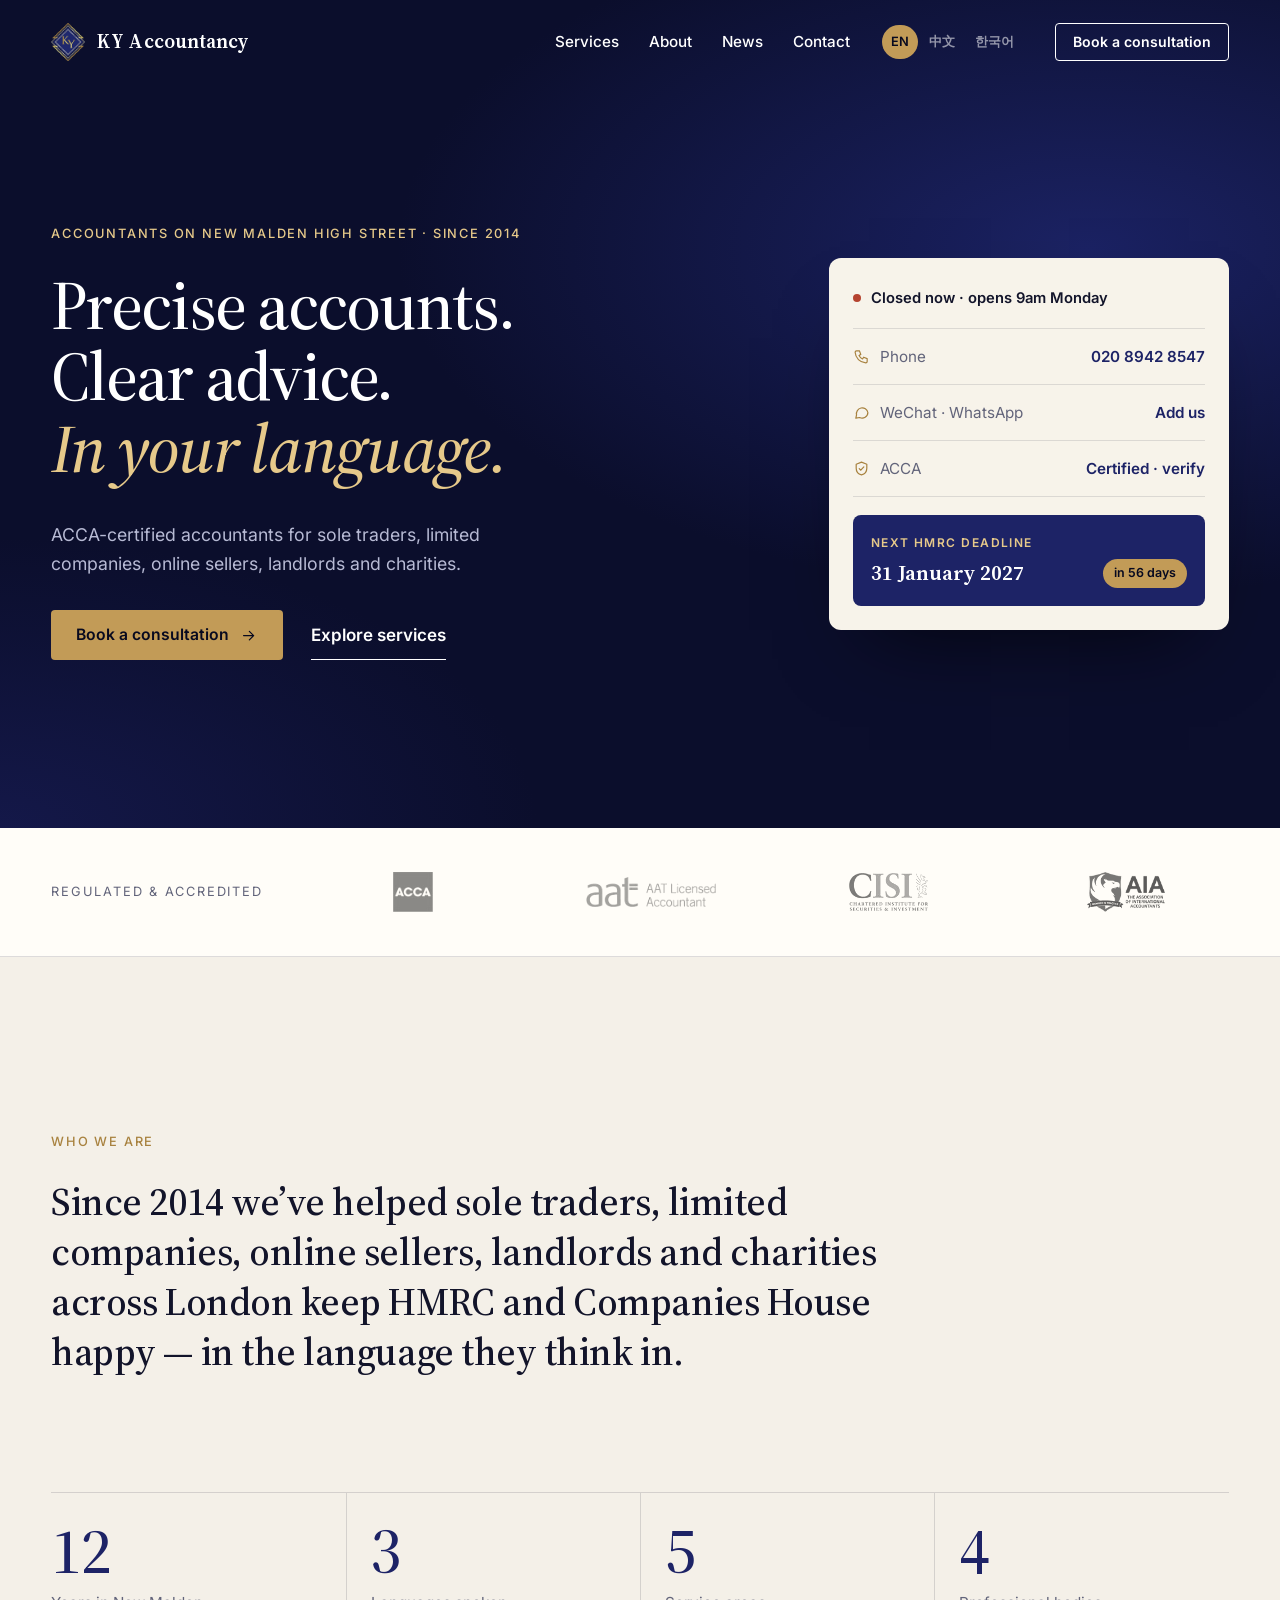
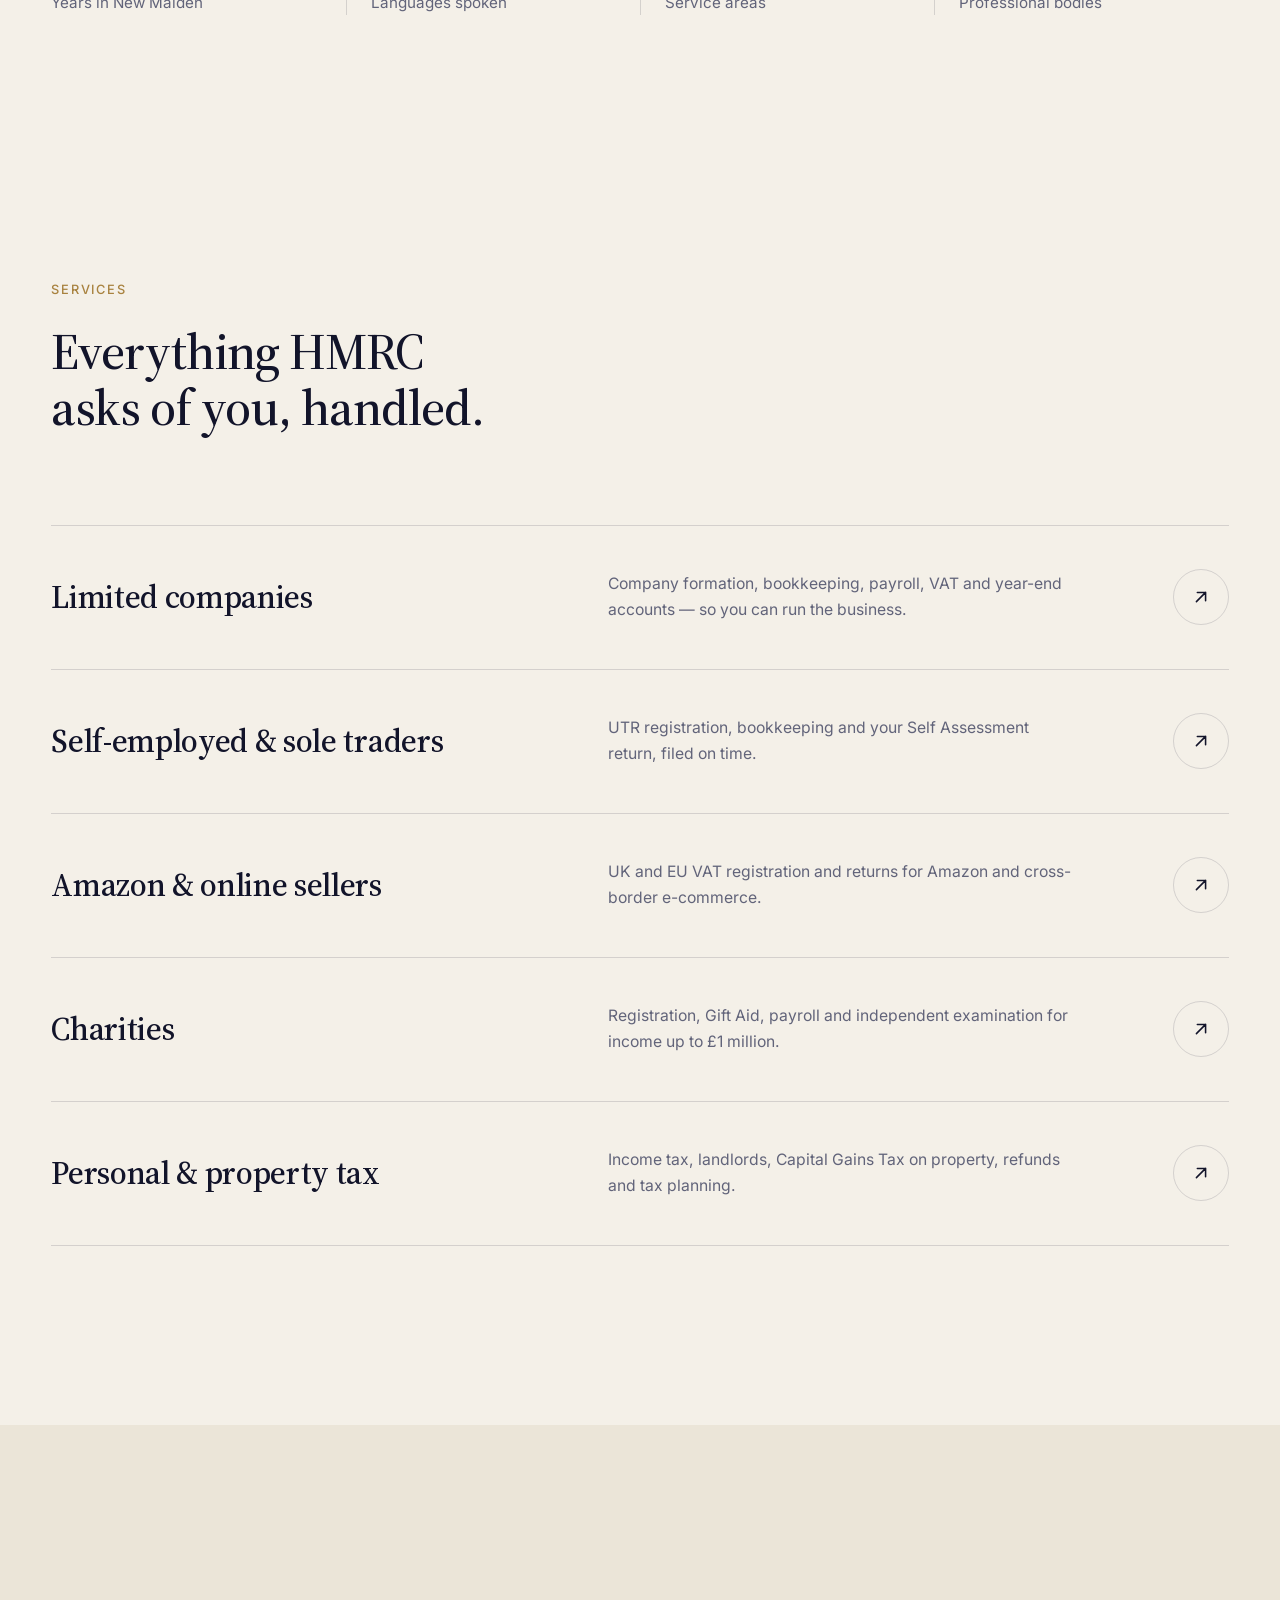
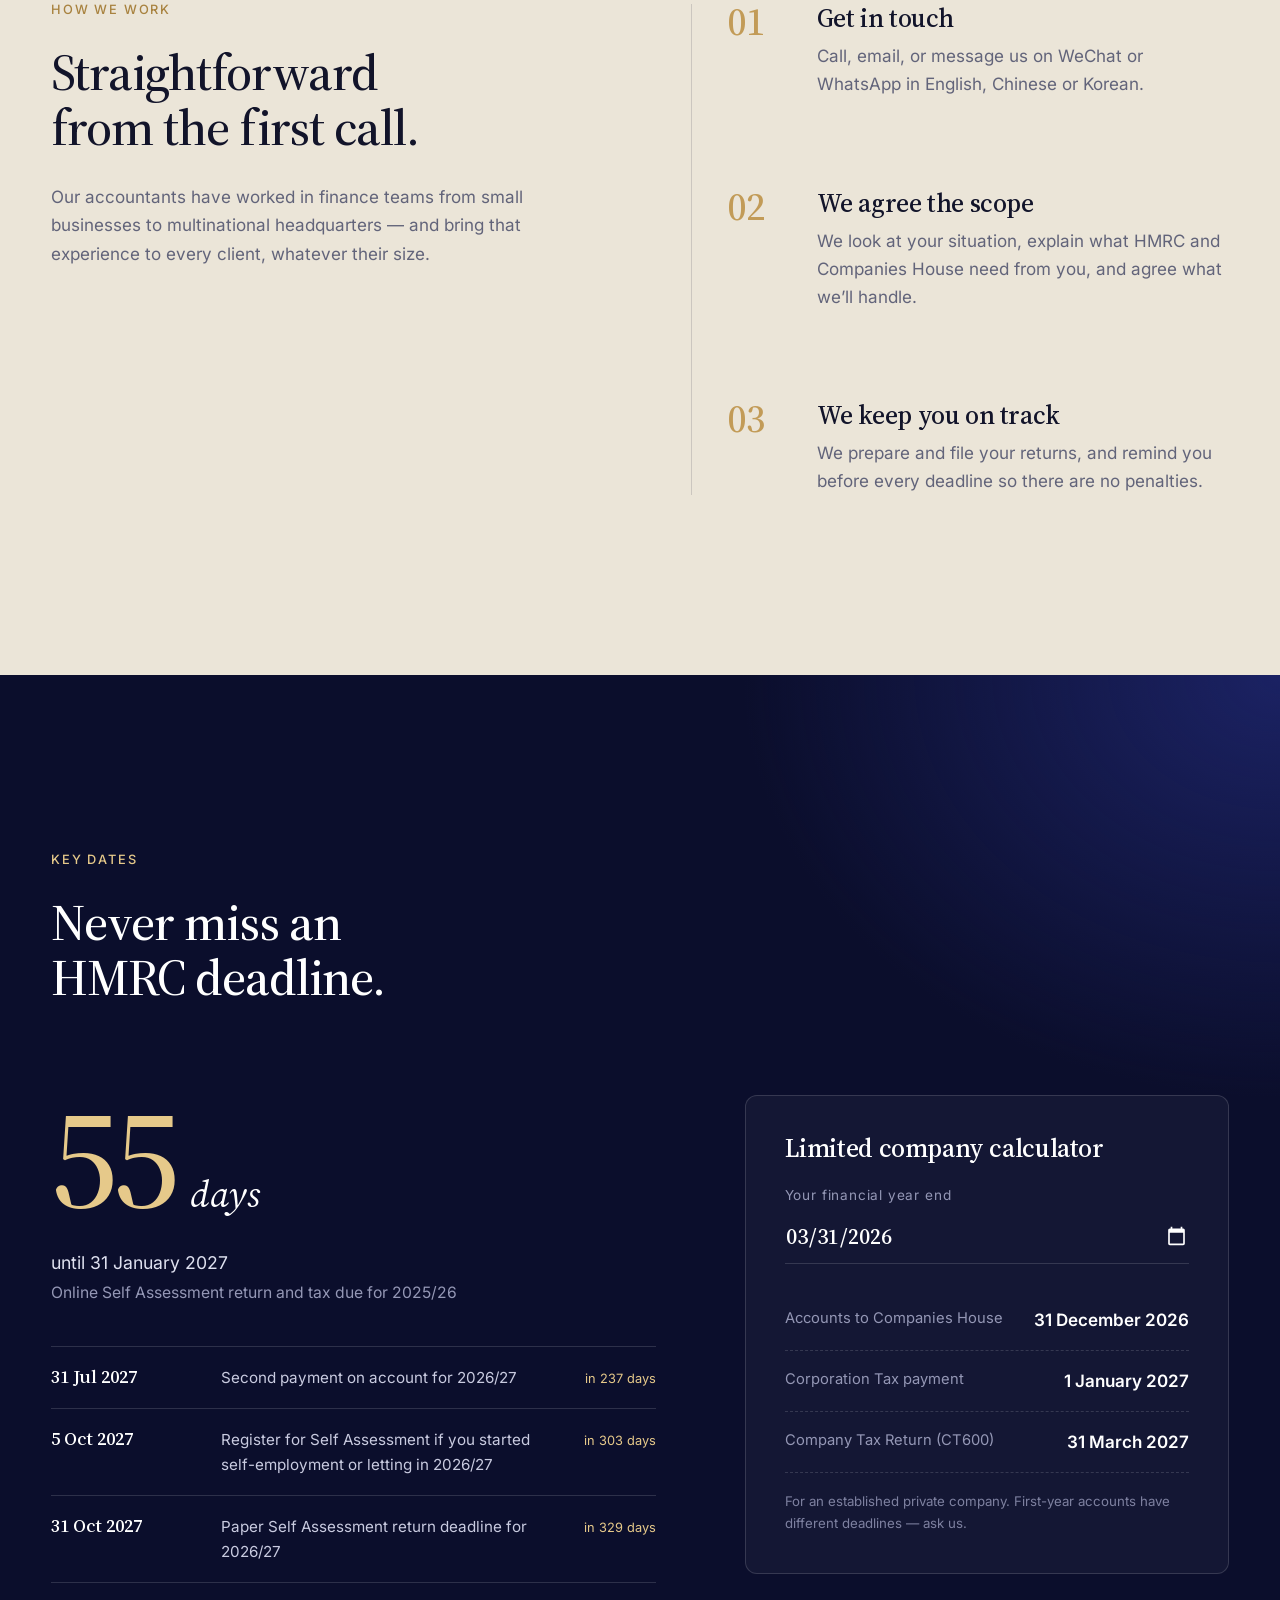
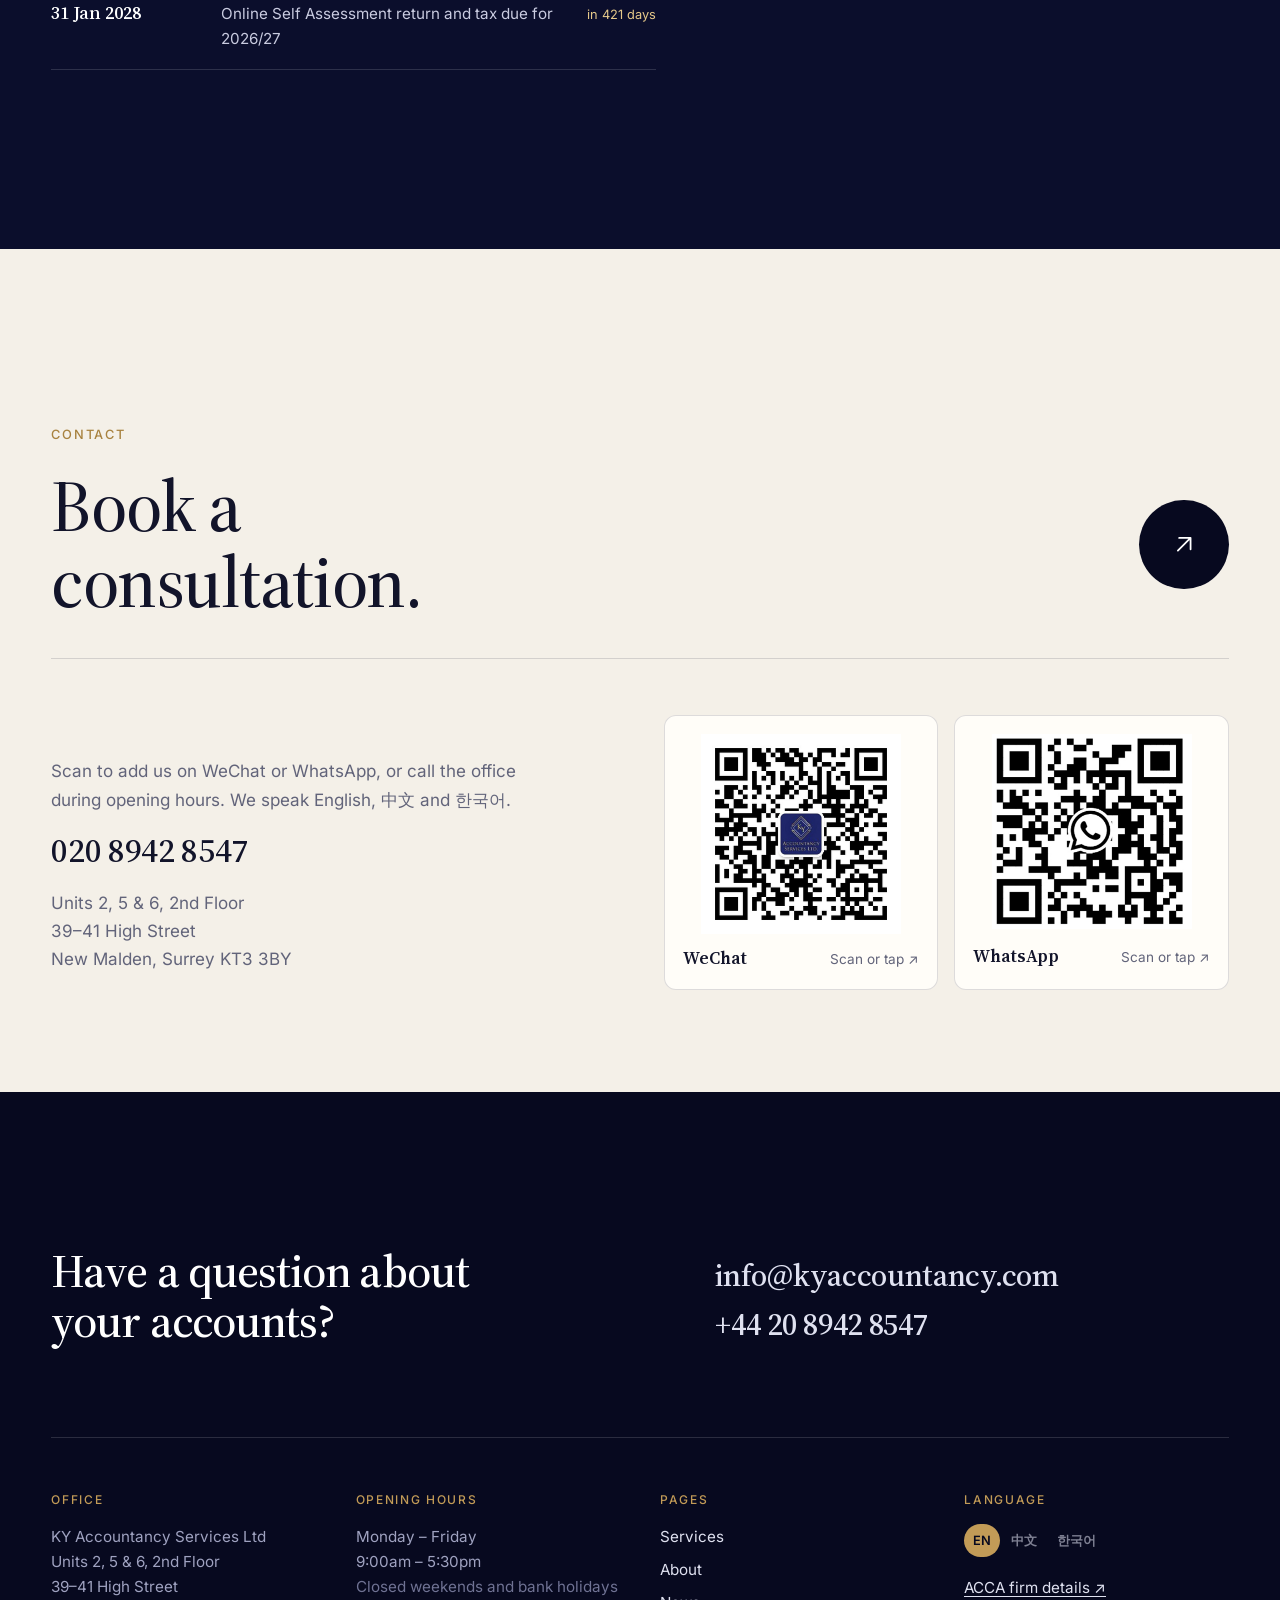
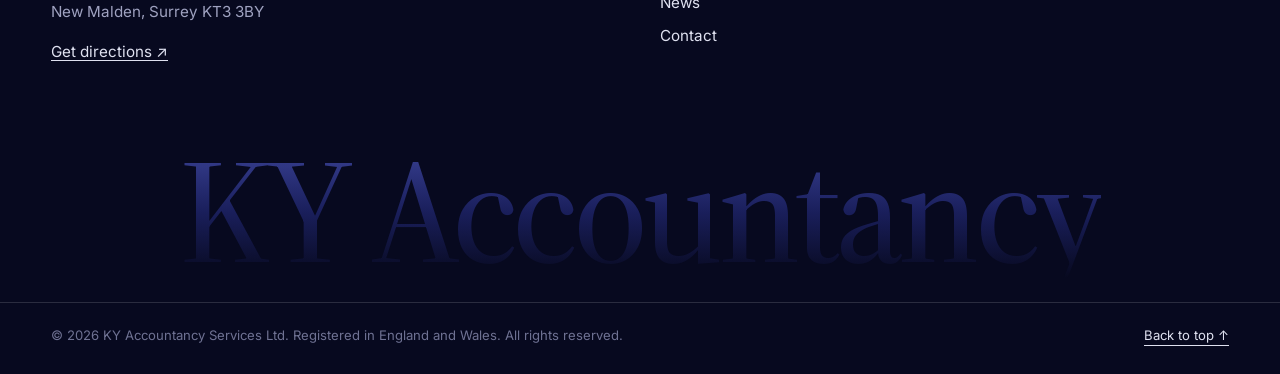
==== commit 86a8d79b: "Keep numbers only where there is a sequence Remove the 01-05 numbers from the home service list, the" ====
--- a/index.html
+++ b/index.html
@@ -18,7 +18,7 @@
 <link rel="apple-touch-icon" href="assets/img/apple-touch-icon.jpg">
 <link rel="preload" href="assets/fonts/source-serif.woff2" as="font" type="font/woff2" crossorigin>
 <link rel="preload" href="assets/fonts/inter-400.woff2" as="font" type="font/woff2" crossorigin>
-<link rel="stylesheet" href="assets/css/style.css?v=8e3d4c92">
+<link rel="stylesheet" href="assets/css/style.css?v=d286dd79">
 <script>document.documentElement.classList.add("js")</script>
 <script type="application/ld+json">{"@context": "https://schema.org", "@type": "AccountingService", "name": "KY Accountancy Services Ltd", "url": "https://www.kyaccountancy.com/", "telephone": "+44 20 8942 8547", "email": "info@kyaccountancy.com", "address": {"@type": "PostalAddress", "streetAddress": "Units 2, 5 & 6, 2nd Floor, 39-41 High Street", "addressLocality": "New Malden", "addressRegion": "Surrey", "postalCode": "KT3 3BY", "addressCountry": "GB"}, "openingHoursSpecification": [{"@type": "OpeningHoursSpecification", "dayOfWeek": ["Monday", "Tuesday", "Wednesday", "Thursday", "Friday"], "opens": "09:00", "closes": "17:30"}], "foundingDate": "2014", "knowsLanguage": ["en", "zh", "ko"]}</script>
 </head>
@@ -97,31 +97,26 @@
     </div>
     <ol class="svc-rows">
       <li><a href="services.html#limited-company" class="svc-row">
-        <span class="svc-n">01</span>
         <span class="svc-t">Limited companies</span>
         <span class="svc-d">Company formation, bookkeeping, payroll, VAT and year-end accounts — so you can run the business.</span>
         <span class="svc-a"><svg viewBox="0 0 24 24" aria-hidden="true"><path d="M7 17 17 7M8 7h9v9"/></svg></span>
       </a></li>
       <li><a href="services.html#self-employed" class="svc-row">
-        <span class="svc-n">02</span>
         <span class="svc-t">Self-employed &amp; sole traders</span>
         <span class="svc-d">UTR registration, bookkeeping and your Self Assessment return, filed on time.</span>
         <span class="svc-a"><svg viewBox="0 0 24 24" aria-hidden="true"><path d="M7 17 17 7M8 7h9v9"/></svg></span>
       </a></li>
       <li><a href="services.html#online-sellers" class="svc-row">
-        <span class="svc-n">03</span>
         <span class="svc-t">Amazon &amp; online sellers</span>
         <span class="svc-d">UK and EU VAT registration and returns for Amazon and cross-border e-commerce.</span>
         <span class="svc-a"><svg viewBox="0 0 24 24" aria-hidden="true"><path d="M7 17 17 7M8 7h9v9"/></svg></span>
       </a></li>
       <li><a href="services.html#charities" class="svc-row">
-        <span class="svc-n">04</span>
         <span class="svc-t">Charities</span>
         <span class="svc-d">Registration, Gift Aid, payroll and independent examination for income up to £1 million.</span>
         <span class="svc-a"><svg viewBox="0 0 24 24" aria-hidden="true"><path d="M7 17 17 7M8 7h9v9"/></svg></span>
       </a></li>
       <li><a href="services.html#personal-tax" class="svc-row">
-        <span class="svc-n">05</span>
         <span class="svc-t">Personal &amp; property tax</span>
         <span class="svc-d">Income tax, landlords, Capital Gains Tax on property, refunds and tax planning.</span>
         <span class="svc-a"><svg viewBox="0 0 24 24" aria-hidden="true"><path d="M7 17 17 7M8 7h9v9"/></svg></span>
--- a/assets/css/style.css
+++ b/assets/css/style.css
@@ -211,9 +211,8 @@
 
 /* services index */
 .svc-rows { list-style: none; padding: 0; margin: 0; border-top: 1px solid var(--line); }
-.svc-row { position: relative; display: grid; grid-template-columns: 80px 1.15fr 1fr 64px; gap: 24px; align-items: center; padding: clamp(26px, 3.4vw, 44px) 0; border-bottom: 1px solid var(--line); text-decoration: none; isolation: isolate; transition: color .6s var(--ease); }
+.svc-row { position: relative; display: grid; grid-template-columns: 1fr 1fr 64px; gap: 24px; align-items: center; padding: clamp(26px, 3.4vw, 44px) 0; border-bottom: 1px solid var(--line); text-decoration: none; isolation: isolate; transition: color .6s var(--ease); }
 .svc-row::before { content: ""; position: absolute; inset: 0 calc(var(--gutter) * -1); z-index: -1; background: var(--paper-2); transform: scaleY(0); transition: transform .4s var(--ease); }
-.svc-n { font: 400 1.1rem/1 var(--display); color: var(--gold); }
 .svc-t { font: 500 clamp(1.5rem, 2.5vw, 2.2rem)/1.15 var(--display); letter-spacing: -.01em; transition: color .4s; }
 :lang(zh) .svc-t, :lang(ko) .svc-t { font-size: clamp(1.7rem, 3.2vw, 2.8rem); font-weight: 500; line-height: 1.25; }
 .svc-d { color: var(--muted); font-size: .98rem; max-width: 30em; transition: color .6s var(--ease); }
@@ -307,10 +306,8 @@
 .toc { position: sticky; top: 120px; align-self: start; }
 .toc ul { list-style: none; margin: 0; padding: 0; display: grid; gap: 2px; }
 .toc a { display: flex; gap: 14px; align-items: baseline; padding: 10px 0; text-decoration: none; color: var(--muted); font-weight: 500; transition: color .4s, transform .5s var(--ease); }
-.toc a span { font: 400 .95rem/1 var(--display); color: var(--gold); }
 .toc a:hover, .toc a.is-active { color: var(--text); transform: translateX(8px); }
-.svc-section { position: relative; padding-bottom: clamp(80px, 10vw, 140px); }
-.svc-big-n { display: block; font: 400 clamp(1.4rem, 2vw, 1.8rem)/1 var(--display); color: var(--gold); margin-bottom: 14px; padding-top: 22px; border-top: 1px solid var(--line); }
+.svc-section { border-top: 1px solid var(--line); padding-top: 36px; position: relative; padding-bottom: clamp(80px, 10vw, 140px); }
 .svc-intro { font-size: 1.2rem; max-width: 36em; color: #33364d; }
 .list-h { font: 500 .78rem/1 var(--sans); letter-spacing: .14em; text-transform: uppercase; color: var(--muted); margin: 44px 0 0; }
 .check-list { list-style: none; padding: 0; margin: 0; display: grid; grid-template-columns: 1fr 1fr; column-gap: 40px; }
@@ -327,8 +324,7 @@
 .values { list-style: none; padding: 0; margin: 0; display: grid; grid-template-columns: repeat(3, 1fr); border-top: 1px solid var(--line); }
 .value { padding: 36px 32px 0 0; }
 .value + .value { padding-left: 32px; border-left: 1px solid var(--line); }
-.value-n { font: italic 400 1.2rem/1 var(--display); color: var(--gold); }
-.value h3 { font-size: clamp(1.5rem, 2.2vw, 2rem); margin-top: 40px; }
+.value h3 { font-size: clamp(1.5rem, 2.2vw, 2rem); margin-top: 0; }
 .value p { color: var(--muted); margin: 0; }
 .acca-grid, .careers-grid, .visit-grid { display: grid; grid-template-columns: 1fr 1fr; gap: clamp(48px, 7vw, 120px); align-items: end; }
 .acca-grid p, .careers-grid p { font-size: 1.1rem; }
@@ -403,15 +399,14 @@
   .hero-card { max-width: 480px; }
   .process-grid, .dates-grid, .cta-grid, .footer-top, .acca-grid, .careers-grid, .visit-grid, .contact-grid, .two-col { grid-template-columns: 1fr; }
   .process-sticky { position: static; }
-  .svc-row { grid-template-columns: 40px 1fr 44px; gap: 8px 16px; }
-  .svc-d { grid-column: 2; grid-row: 2; }
-  .svc-a { grid-row: 1 / span 2; grid-column: 3; width: 44px; height: 44px; }
+  .svc-row { grid-template-columns: 1fr 44px; gap: 8px 16px; }
+  .svc-d { grid-column: 1; grid-row: 2; }
+  .svc-a { grid-row: 1 / span 2; grid-column: 2; width: 44px; height: 44px; }
   .stats { grid-template-columns: 1fr 1fr; }
   .stats li:nth-child(3) { padding-left: 0; border-left: 0; }
   .stats li:nth-child(n+3) { border-top: 1px solid var(--line); margin-top: 28px; }
   .values { grid-template-columns: 1fr; }
   .value, .value + .value { padding: 32px 0; border-left: 0; border-bottom: 1px solid var(--line); }
-  .value h3 { margin-top: 16px; }
   .svc-layout { grid-template-columns: minmax(0, 1fr); padding-top: 0; gap: 0; }
   .svc-layout > * { min-width: 0; max-width: 100%; }
   .svc-layout > .toc { max-width: none; }
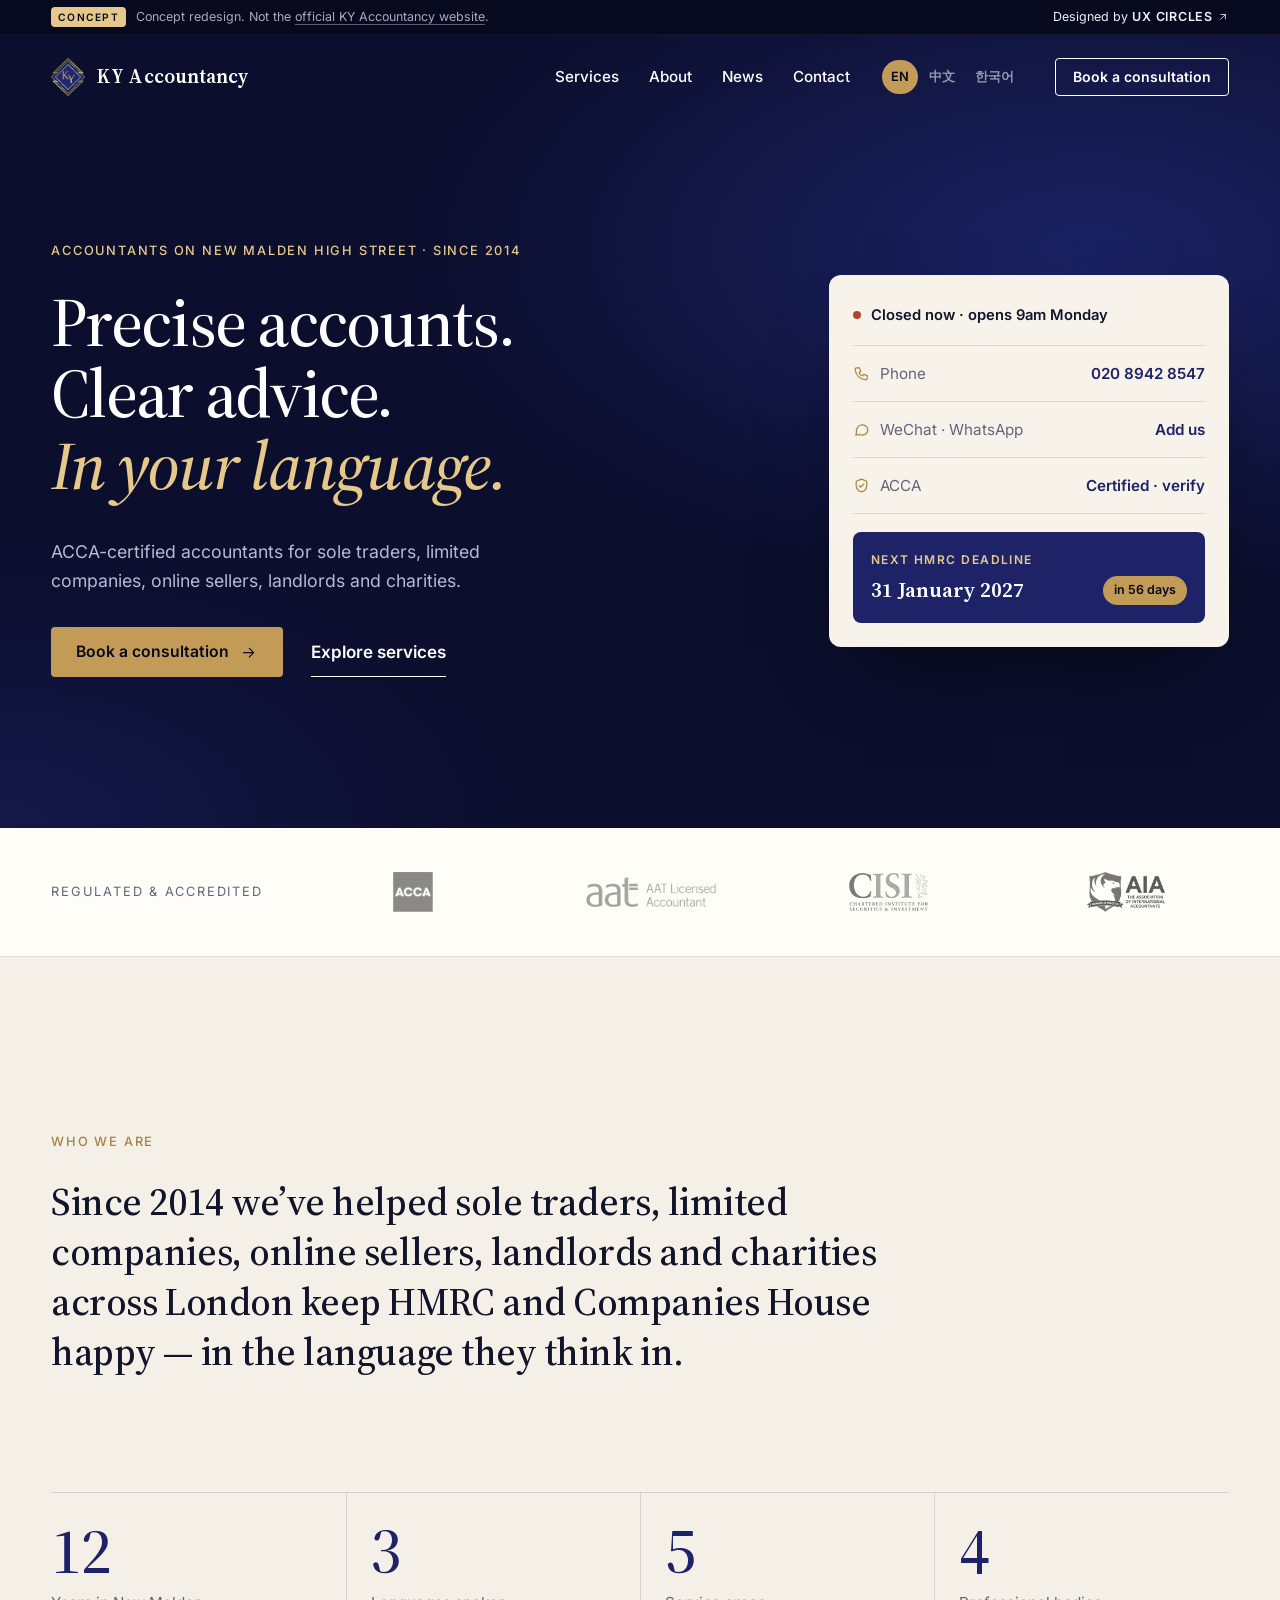
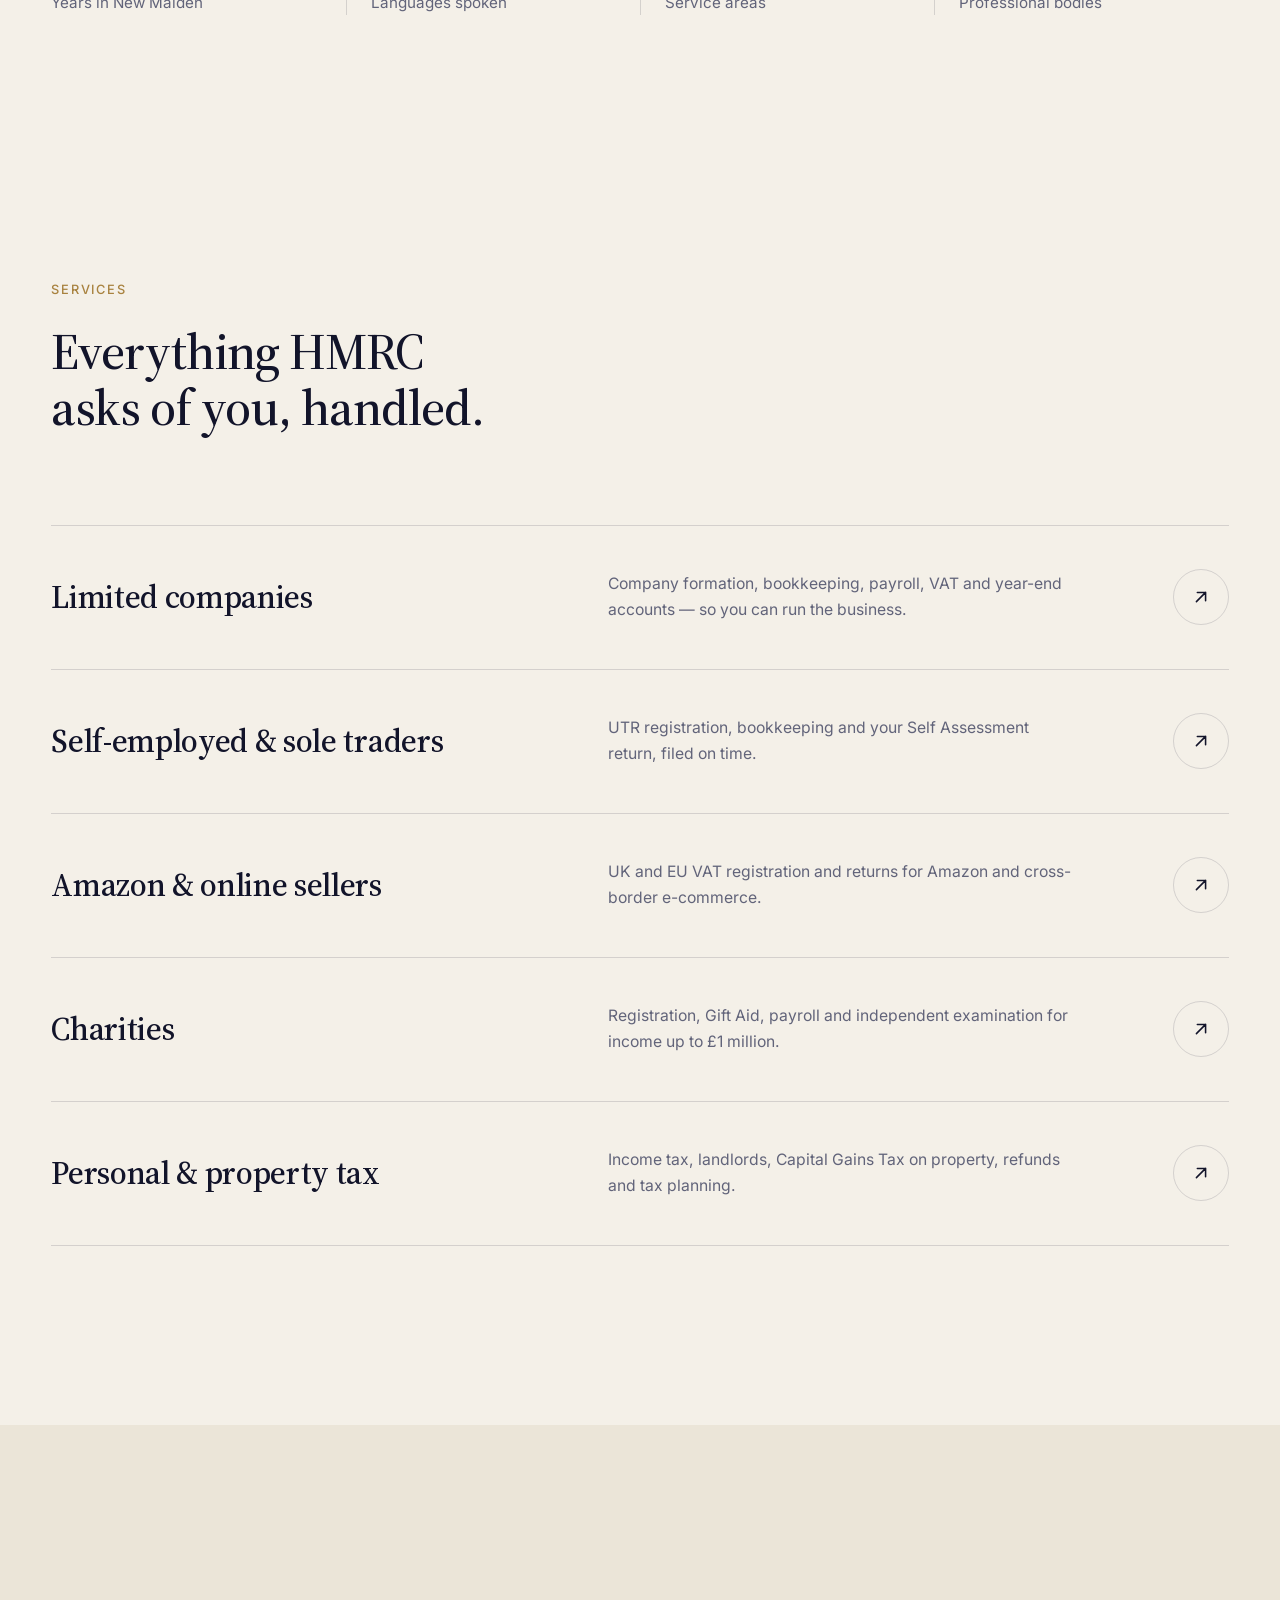
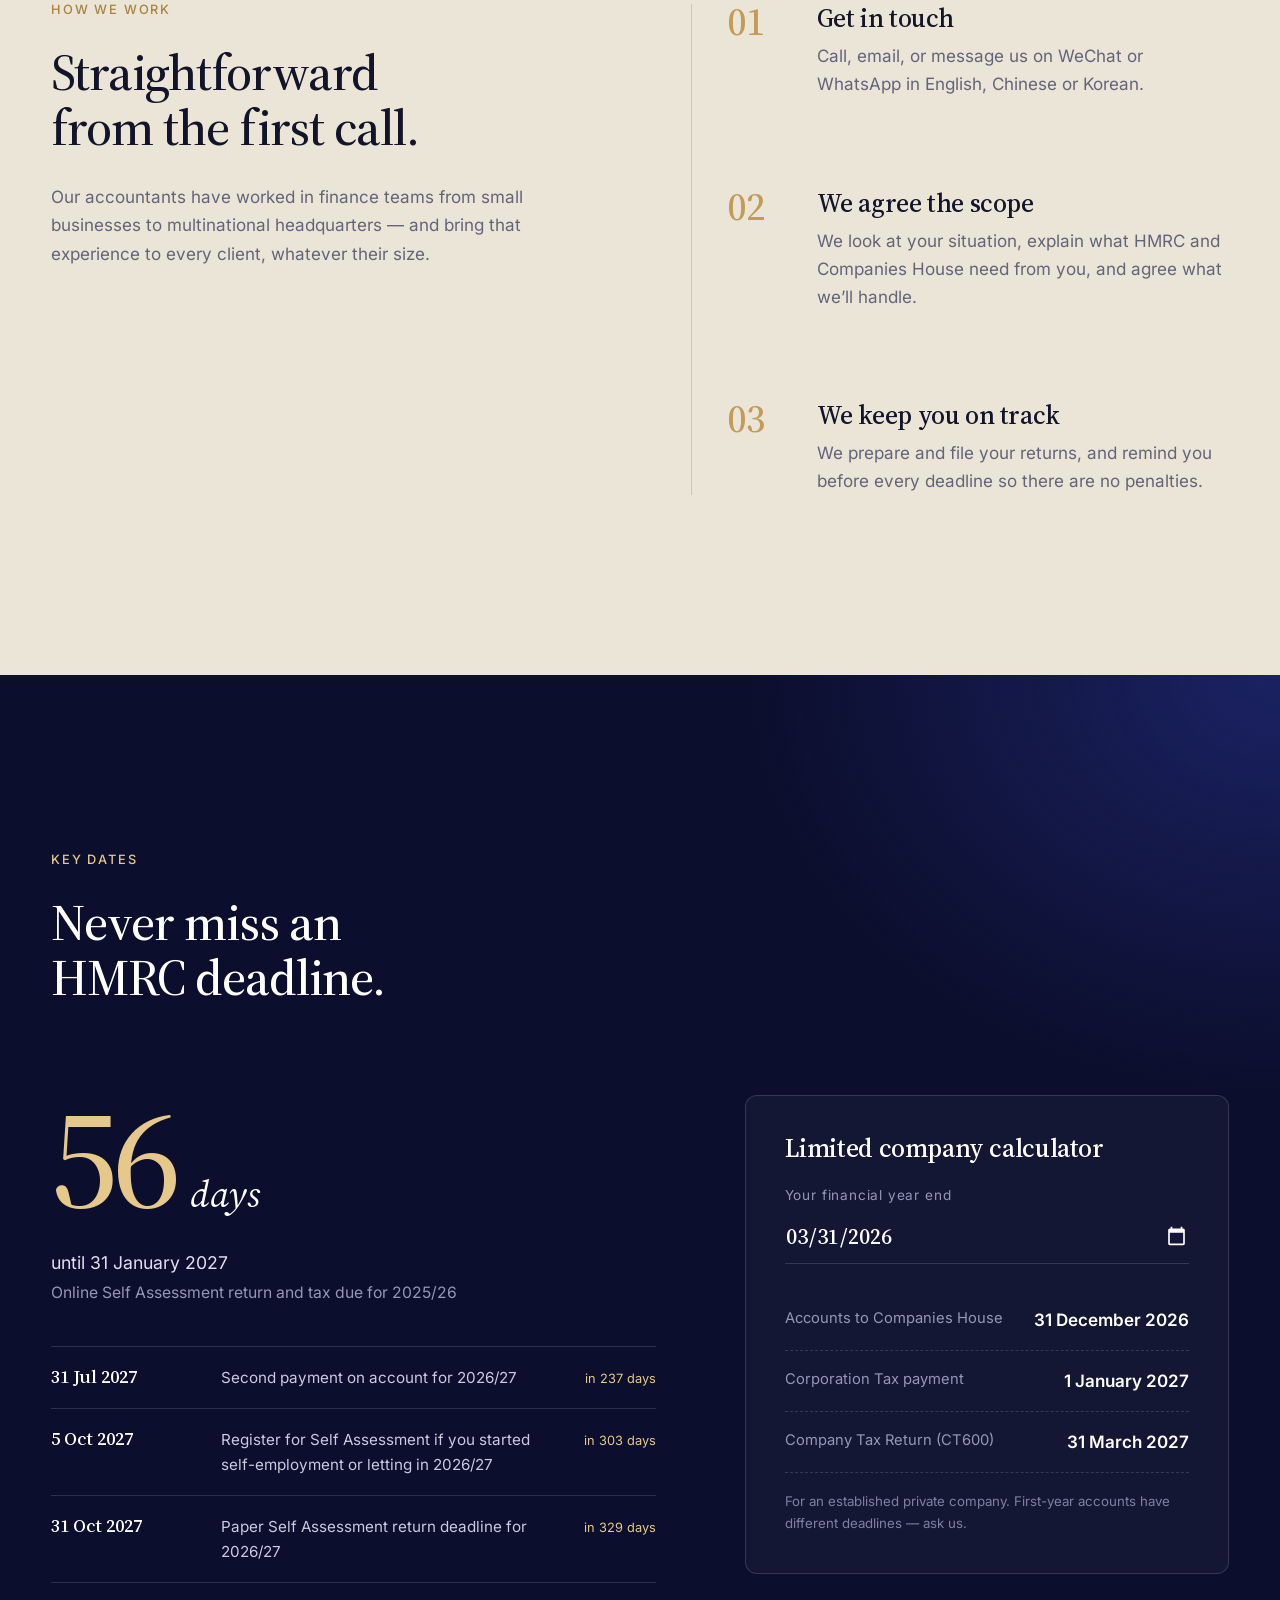
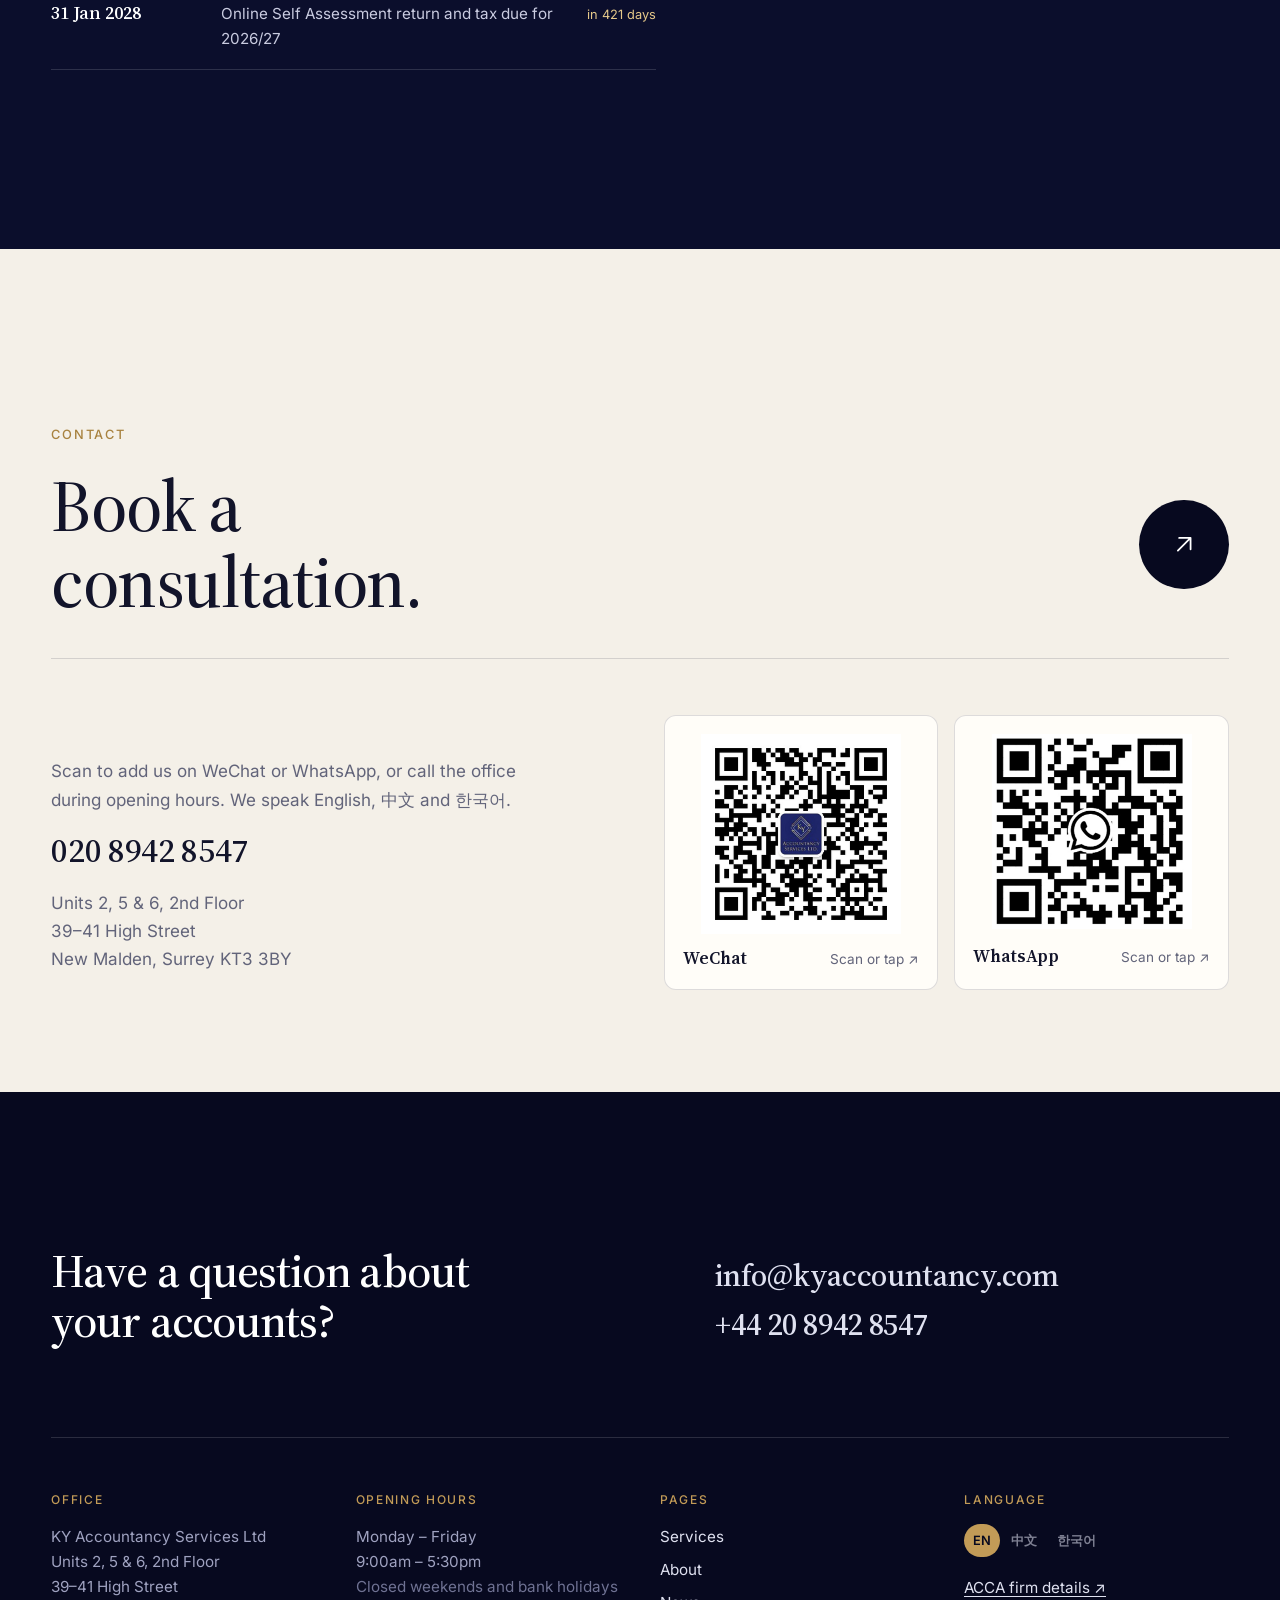
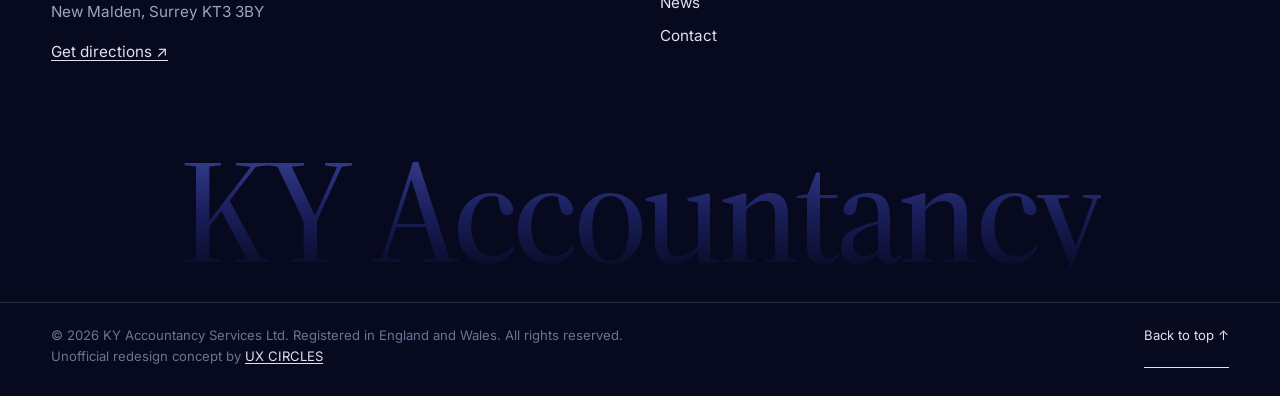
==== commit 7485f4fd: "Add the UX CIRCLES concept notice above the header A pinned 'Concept' strip, matching the other conc" ====
--- a/index.html
+++ b/index.html
@@ -18,13 +18,19 @@
 <link rel="apple-touch-icon" href="assets/img/apple-touch-icon.jpg">
 <link rel="preload" href="assets/fonts/source-serif.woff2" as="font" type="font/woff2" crossorigin>
 <link rel="preload" href="assets/fonts/inter-400.woff2" as="font" type="font/woff2" crossorigin>
-<link rel="stylesheet" href="assets/css/style.css?v=d286dd79">
+<link rel="stylesheet" href="assets/css/style.css?v=4bc31d65">
 <script>document.documentElement.classList.add("js")</script>
 <script type="application/ld+json">{"@context": "https://schema.org", "@type": "AccountingService", "name": "KY Accountancy Services Ltd", "url": "https://www.kyaccountancy.com/", "telephone": "+44 20 8942 8547", "email": "info@kyaccountancy.com", "address": {"@type": "PostalAddress", "streetAddress": "Units 2, 5 & 6, 2nd Floor, 39-41 High Street", "addressLocality": "New Malden", "addressRegion": "Surrey", "postalCode": "KT3 3BY", "addressCountry": "GB"}, "openingHoursSpecification": [{"@type": "OpeningHoursSpecification", "dayOfWeek": ["Monday", "Tuesday", "Wednesday", "Thursday", "Friday"], "opens": "09:00", "closes": "17:30"}], "foundingDate": "2014", "knowsLanguage": ["en", "zh", "ko"]}</script>
 </head>
 <body class="home">
 <a class="skip" href="#main">Skip to content</a>
 <header class="site-header" data-header>
+  <div class="concept-bar" role="note">
+    <div class="wrap concept-inner">
+      <p><span class="concept-tag">Concept</span><span class="concept-long">Concept redesign. Not the <a href="https://www.kyaccountancy.com/" target="_blank" rel="noopener">official KY Accountancy website</a>.</span></p>
+      <a href="https://ux-circles.com/web" target="_blank" rel="noopener"><span class="concept-by">Designed by </span><strong>UX CIRCLES</strong> <svg viewBox="0 0 24 24" aria-hidden="true"><path d="M7 17 17 7M8 7h9v9"/></svg></a>
+    </div>
+  </div>
   <div class="wrap header-inner">
     <a class="brand" href="./" aria-label="KY Accountancy — home">
       <img src="assets/img/logo-mark.png" alt="" width="34" height="39">
@@ -212,7 +218,7 @@
   </div>
   <div class="wordmark" aria-hidden="true"><span>KY Accountancy</span></div>
   <div class="wrap footer-base">
-    <span>© <span data-year>2026</span> KY Accountancy Services Ltd. Registered in England and Wales. All rights reserved.</span>
+    <span>© <span data-year>2026</span> KY Accountancy Services Ltd. Registered in England and Wales. All rights reserved.<br><span class="concept-note">Unofficial redesign concept by <a class="u" href="https://ux-circles.com/web" target="_blank" rel="noopener">UX CIRCLES</a></span></span>
     <a href="#main" class="u">Back to top ↑</a>
   </div>
 </footer>
--- a/assets/css/style.css
+++ b/assets/css/style.css
@@ -37,7 +37,7 @@
 :lang(ko) { --display: "Source Serif 4", "Noto Serif KR", "AppleMyungjo", serif; --sans: Inter, "Apple SD Gothic Neo", "Malgun Gothic", "Noto Sans KR", sans-serif; }
 
 *, *::before, *::after { box-sizing: border-box; }
-html { -webkit-text-size-adjust: 100%; scroll-padding-top: 90px; }
+html { -webkit-text-size-adjust: 100%; scroll-padding-top: 126px; }
 html { overflow-x: hidden; }
 body { margin: 0; background: var(--paper); color: var(--text); font: 400 1.0625rem/1.65 var(--sans); -webkit-font-smoothing: antialiased; overflow-x: clip; }
 :lang(zh) body, :lang(ko) body { line-height: 1.85; }
@@ -114,6 +114,20 @@
 .site-header.is-scrolled { background: rgb(244 240 232 / .97); backdrop-filter: blur(14px) saturate(1.3); -webkit-backdrop-filter: blur(14px) saturate(1.3); color: var(--text); border-bottom-color: var(--line); }
 .site-header.is-hidden { transform: translateY(-100%); }
 .header-inner { display: flex; align-items: center; gap: 32px; height: 84px; }
+/* Concept notice, pinned above the header (matches the other UX CIRCLES concept sites) */
+.concept-bar { background: var(--ink); color: rgb(223 225 240 / .75); font-size: .78rem; border-bottom: 1px solid rgb(255 255 255 / .06); }
+.concept-inner { height: 34px; display: flex; align-items: center; justify-content: space-between; gap: 16px; }
+.concept-inner p { display: flex; align-items: center; gap: 10px; margin: 0; min-width: 0; white-space: nowrap; overflow: hidden; text-overflow: ellipsis; }
+.concept-tag { flex-shrink: 0; font-size: .64rem; font-weight: 600; letter-spacing: .12em; text-transform: uppercase; color: var(--ink); background: var(--gold-2); padding: 3px 7px 2px; border-radius: var(--r-sm); line-height: 1.4; }
+.concept-inner > a { flex-shrink: 0; display: inline-flex; align-items: center; gap: 4px; color: #eef0f7; text-decoration: none; }
+.concept-inner > a strong { font-weight: 600; letter-spacing: .06em; }
+.concept-inner > a svg { width: .95em; height: .95em; }
+.concept-inner > a:hover { color: var(--gold-2); }
+.concept-long a { color: inherit; text-decoration: underline; text-underline-offset: 3px; text-decoration-color: rgb(223 225 240 / .4); }
+.concept-long a:hover { color: var(--gold-2); }
+.concept-note { color: #6f7293; }
+.concept-note a { color: #a9acc8; }
+@media (max-width: 760px) { .concept-long { display: none; } }
 .brand { display: flex; align-items: center; gap: 12px; text-decoration: none; margin-right: auto; }
 .brand img { width: 34px; }
 .brand-name { font: 600 1.2rem/1 "Source Serif 4", Georgia, serif; letter-spacing: .005em; }
@@ -130,7 +144,7 @@
 .menu-btn[aria-expanded="true"] .menu-lines span:first-child { transform: translateY(3.75px) rotate(45deg); }
 .menu-btn[aria-expanded="true"] .menu-lines span:last-child { transform: translateY(-3.75px) rotate(-45deg); }
 
-.menu { position: fixed; inset: 0; z-index: 90; background: var(--night); color: #fff; padding-top: 110px; clip-path: inset(0 0 100% 0); transition: clip-path .8s var(--ease), visibility 0s .8s; display: flex; visibility: hidden; }
+.menu { position: fixed; inset: 0; z-index: 90; background: var(--night); color: #fff; padding-top: 144px; clip-path: inset(0 0 100% 0); transition: clip-path .8s var(--ease), visibility 0s .8s; display: flex; visibility: hidden; }
 .menu[hidden] { display: flex; }
 .menu.is-open { clip-path: inset(0); visibility: visible; transition: clip-path .8s var(--ease); }
 .menu-inner { display: flex; flex-direction: column; justify-content: space-between; padding-bottom: 110px; }
@@ -149,7 +163,7 @@
 .menu-open .site-header { color: #fff; background: transparent; border-color: transparent; backdrop-filter: none; -webkit-backdrop-filter: none; }
 
 /* ---------- hero */
-.hero { position: relative; min-height: 92svh; display: flex; align-items: center; overflow: hidden; padding: 140px 0 80px; isolation: isolate;
+.hero { position: relative; min-height: 92svh; display: flex; align-items: center; overflow: hidden; padding: 174px 0 80px; isolation: isolate;
   background: radial-gradient(90% 70% at 85% 30%, #1b2263 0%, transparent 60%), radial-gradient(60% 50% at 0% 100%, #141849 0%, transparent 70%), var(--night); }
 .hero-inner { display: grid; grid-template-columns: minmax(0, 1fr) minmax(320px, 400px); gap: clamp(40px, 6vw, 96px); align-items: center; }
 .hero-eyebrow { color: #a3a6c4; }
@@ -297,13 +311,13 @@
 .qr-cap strong { font: 600 1.1rem/1 var(--display); color: var(--text); }
 
 /* ---------- inner pages */
-.page-hero { position: relative; overflow: hidden; isolation: isolate; padding: clamp(160px, 22vh, 240px) 0 clamp(72px, 10vw, 128px);
+.page-hero { position: relative; overflow: hidden; isolation: isolate; padding: clamp(194px, 25vh, 274px) 0 clamp(72px, 10vw, 128px);
   background: radial-gradient(80% 80% at 90% 10%, #1b2263, transparent 60%), var(--night); }
 .page-hero .display { max-width: 12em; }
 .page-lead { max-width: 34em; margin: 36px 0 0; font-size: 1.15rem; color: #b7bad4; }
 
 .svc-layout { display: grid; grid-template-columns: 280px minmax(0, 1fr); gap: clamp(48px, 7vw, 120px); padding-top: clamp(80px, 10vw, 140px); padding-bottom: 40px; }
-.toc { position: sticky; top: 120px; align-self: start; }
+.toc { position: sticky; top: 154px; align-self: start; }
 .toc ul { list-style: none; margin: 0; padding: 0; display: grid; gap: 2px; }
 .toc a { display: flex; gap: 14px; align-items: baseline; padding: 10px 0; text-decoration: none; color: var(--muted); font-weight: 500; transition: color .4s, transform .5s var(--ease); }
 .toc a:hover, .toc a.is-active { color: var(--text); transform: translateX(8px); }
@@ -411,7 +425,7 @@
   .svc-layout > * { min-width: 0; max-width: 100%; }
   .svc-layout > .toc { max-width: none; }
   .toc ul { max-width: 100vw; }
-  .toc { position: sticky; top: 84px; z-index: 5; margin: 0 calc(var(--gutter) * -1) 56px; background: var(--paper); border-bottom: 1px solid var(--line); }
+  .toc { position: sticky; top: 118px; z-index: 5; margin: 0 calc(var(--gutter) * -1) 56px; background: var(--paper); border-bottom: 1px solid var(--line); }
   .toc ul { display: flex; overflow-x: auto; gap: 0; padding: 0 var(--gutter); scrollbar-width: none; }
   .toc a { white-space: nowrap; padding: 16px 12px; font-size: .9rem; }
   .toc a:hover, .toc a.is-active { transform: none; color: var(--text); box-shadow: inset 0 -2px var(--gold); }
@@ -426,10 +440,10 @@
 @media (max-width: 640px) {
   body { padding-bottom: 76px; font-size: 1rem; }
   .header-inner { height: 72px; }
-  .toc { top: 72px; }
+  .toc { top: 106px; }
   .brand-name { font-size: 1.3rem; }
   .menu-btn { width: 44px; height: 44px; }
-  .hero { padding-top: 112px; padding-bottom: 64px; }
+  .hero { padding-top: 146px; padding-bottom: 64px; }
   .hero-actions { flex-wrap: wrap; gap: 18px; }
     .stats li { padding-right: 12px; }
   .stats li + li { padding-left: 16px; }
